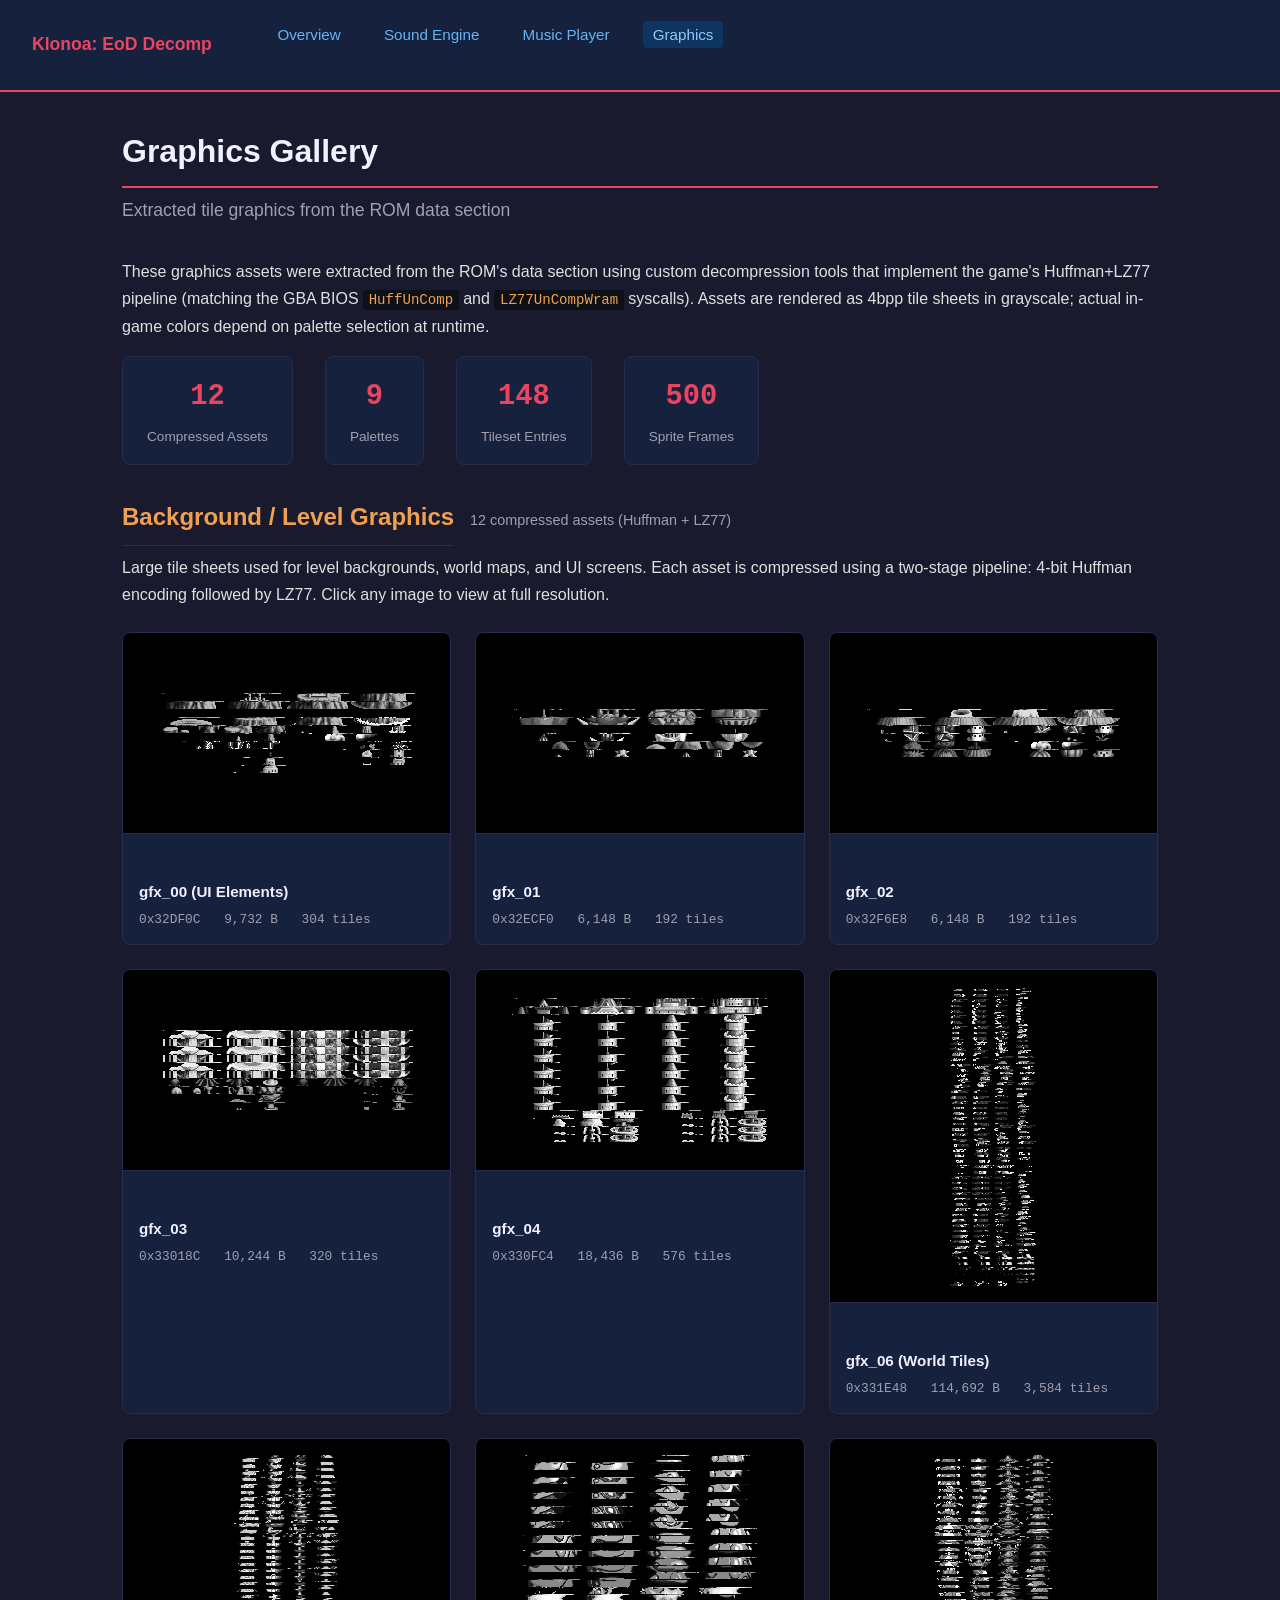
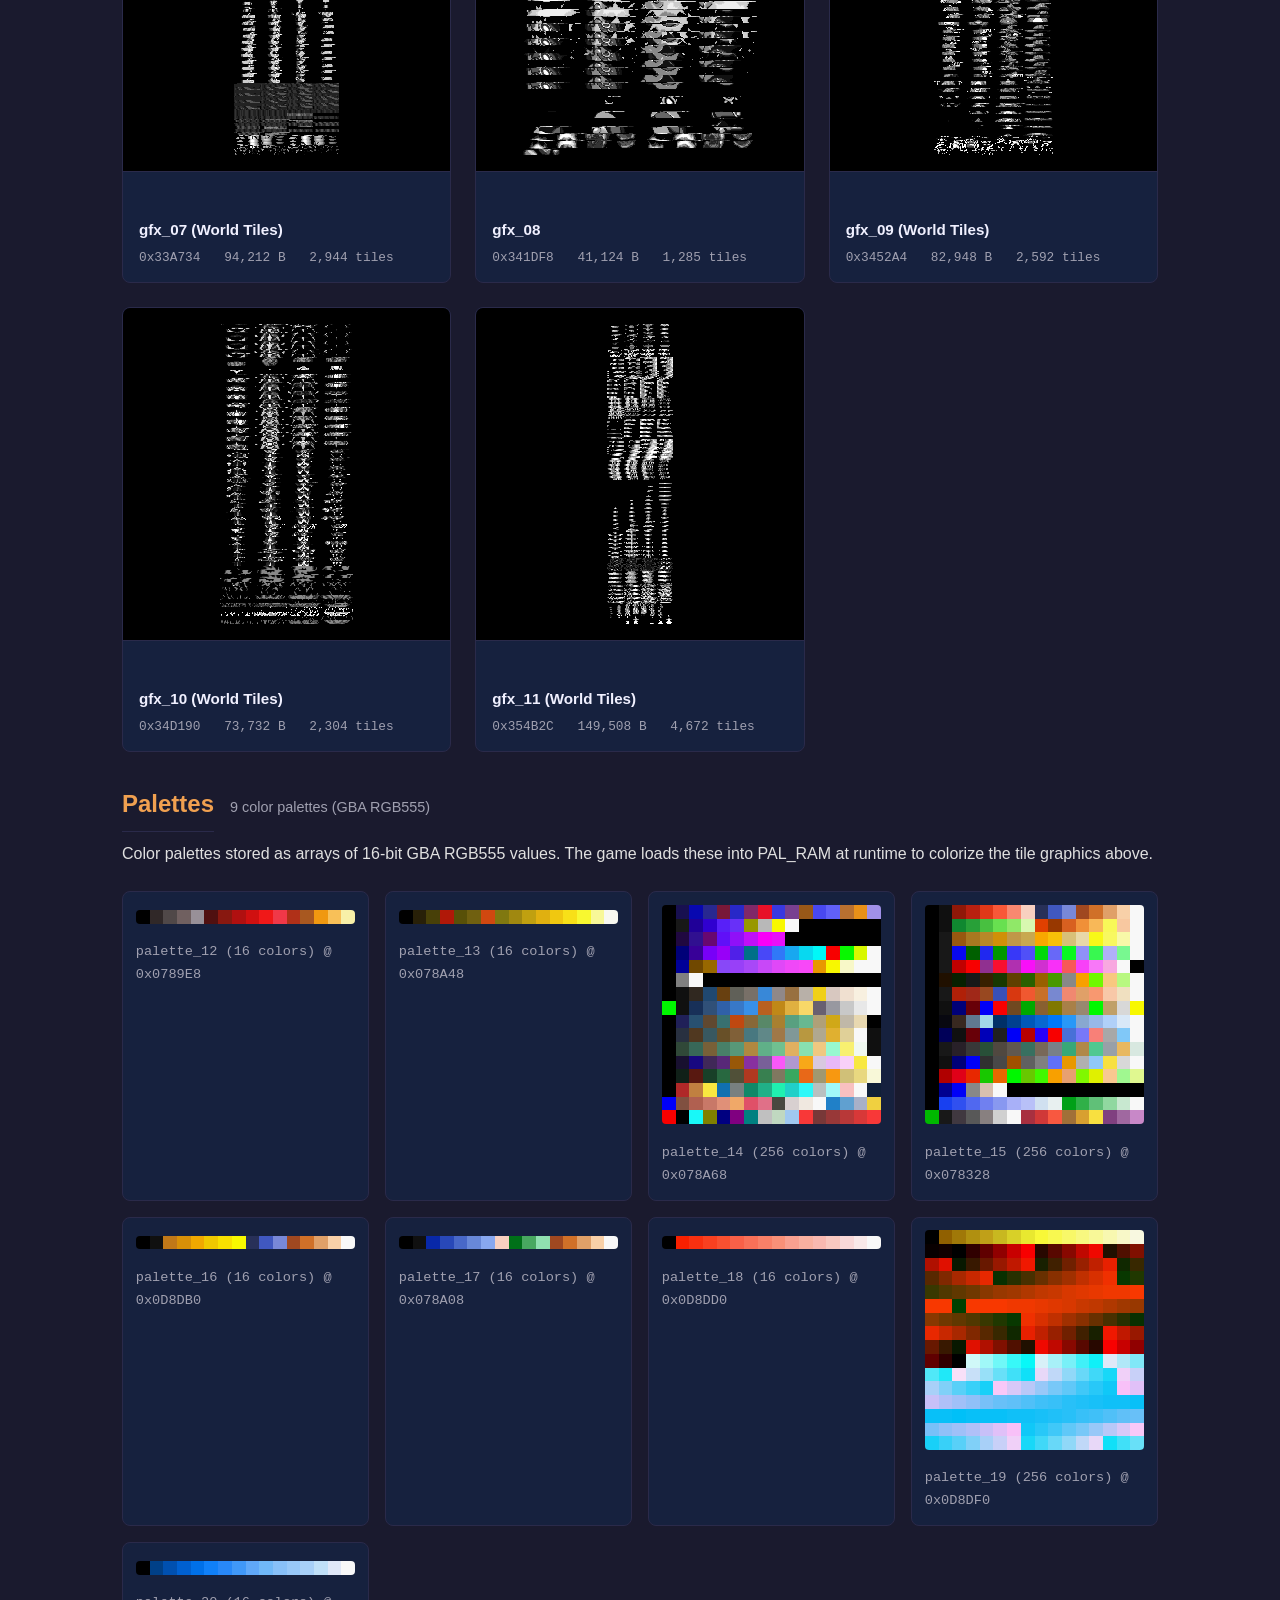
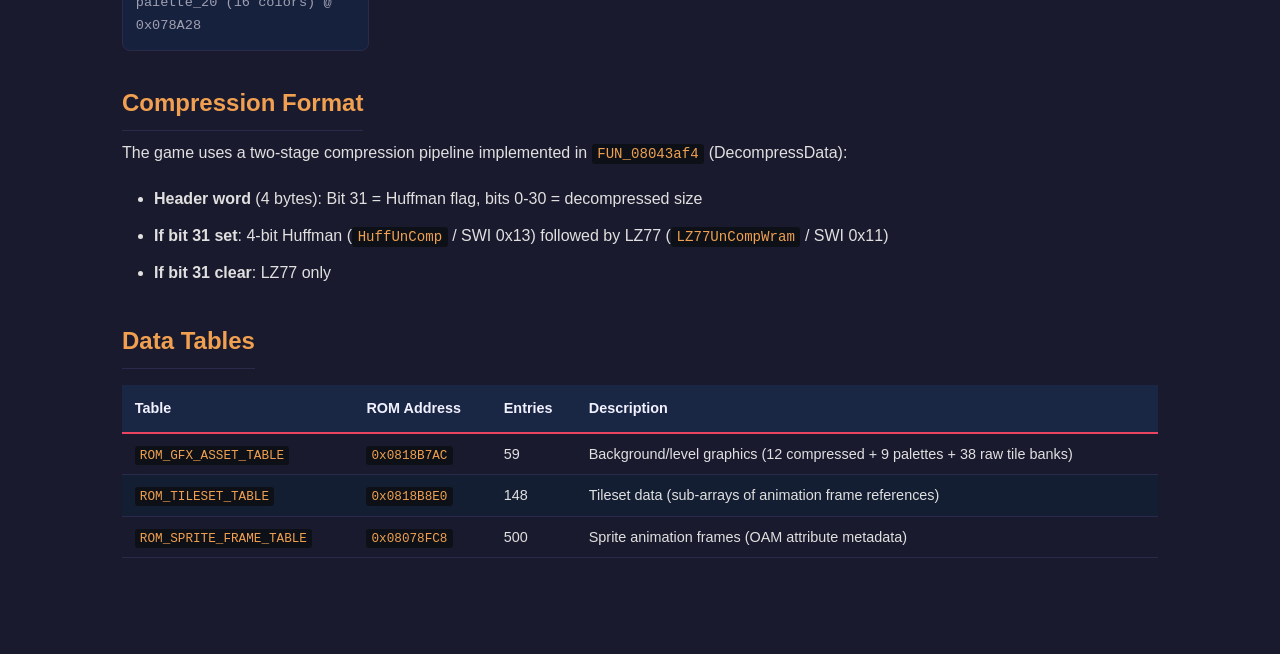
==== gallery.html @ 2dcb132c "Add graphics gallery with extracted tile assets and palettes Extracted 12 compressed background/leve" ====
<!DOCTYPE html>
<html lang="en">
<head>
    <meta charset="UTF-8">
    <meta name="viewport" content="width=device-width, initial-scale=1.0">
    <title>Graphics Gallery — Klonoa: Empire of Dreams Decomp</title>
    <link rel="stylesheet" href="style.css">
    <style>
        .gallery-grid {
            display: grid;
            grid-template-columns: repeat(auto-fill, minmax(280px, 1fr));
            gap: 1.5rem;
            margin: 1.5rem 0;
        }

        .gallery-card {
            background: var(--bg-secondary);
            border: 1px solid var(--border);
            border-radius: 8px;
            overflow: hidden;
            transition: border-color 0.2s;
        }

        .gallery-card:hover {
            border-color: var(--accent);
        }

        .gallery-card .preview {
            background: #000;
            display: flex;
            align-items: center;
            justify-content: center;
            padding: 1rem;
            min-height: 200px;
            cursor: pointer;
        }

        .gallery-card .preview img {
            max-width: 100%;
            max-height: 300px;
            image-rendering: pixelated;
            image-rendering: -moz-crisp-edges;
            image-rendering: crisp-edges;
        }

        .gallery-card .info {
            padding: 0.8rem 1rem;
            border-top: 1px solid var(--border);
        }

        .gallery-card .info h3 {
            font-size: 0.95rem;
            color: var(--text-heading);
            margin-bottom: 0.3rem;
        }

        .gallery-card .info .meta {
            font-size: 0.8rem;
            color: var(--text-secondary);
            font-family: var(--mono);
        }

        .gallery-card .info .meta span {
            display: inline-block;
            margin-right: 1rem;
        }

        .palette-grid {
            display: grid;
            grid-template-columns: repeat(auto-fill, minmax(200px, 1fr));
            gap: 1rem;
            margin: 1.5rem 0;
        }

        .palette-card {
            background: var(--bg-secondary);
            border: 1px solid var(--border);
            border-radius: 8px;
            overflow: hidden;
            padding: 0.8rem;
        }

        .palette-card img {
            width: 100%;
            image-rendering: pixelated;
            image-rendering: crisp-edges;
            border-radius: 4px;
        }

        .palette-card .info {
            margin-top: 0.5rem;
            font-size: 0.85rem;
            color: var(--text-secondary);
            font-family: var(--mono);
        }

        .section-header {
            display: flex;
            align-items: baseline;
            gap: 1rem;
            margin-top: 2rem;
            margin-bottom: 0.5rem;
        }

        .section-header h2 {
            margin: 0;
        }

        .section-header .count {
            color: var(--text-secondary);
            font-size: 0.9rem;
        }

        .stats-row {
            display: flex;
            gap: 2rem;
            flex-wrap: wrap;
            margin: 1rem 0 2rem;
        }

        .stat-box {
            background: var(--bg-secondary);
            border: 1px solid var(--border);
            border-radius: 8px;
            padding: 1rem 1.5rem;
            text-align: center;
        }

        .stat-box .value {
            font-size: 1.8rem;
            font-weight: bold;
            color: var(--accent);
            font-family: var(--mono);
        }

        .stat-box .label {
            font-size: 0.85rem;
            color: var(--text-secondary);
            margin-top: 0.2rem;
        }

        /* Lightbox */
        .lightbox {
            display: none;
            position: fixed;
            top: 0;
            left: 0;
            width: 100%;
            height: 100%;
            background: rgba(0, 0, 0, 0.9);
            z-index: 1000;
            cursor: pointer;
            align-items: center;
            justify-content: center;
        }

        .lightbox.active {
            display: flex;
        }

        .lightbox img {
            max-width: 95%;
            max-height: 95%;
            image-rendering: pixelated;
            image-rendering: crisp-edges;
        }
    </style>
</head>
<body>
    <nav>
        <a href="index.html" class="site-title">Klonoa: EoD Decomp</a>
        <ul class="nav-links">
            <li><a href="index.html">Overview</a></li>
            <li><a href="sound.html">Sound Engine</a></li>
            <li><a href="music.html">Music Player</a></li>
            <li><a href="gallery.html" class="active">Graphics</a></li>
        </ul>
    </nav>

    <div class="container">
        <h1>Graphics Gallery</h1>
        <p class="subtitle">Extracted tile graphics from the ROM data section</p>

        <p>
            These graphics assets were extracted from the ROM's data section using
            custom decompression tools that implement the game's Huffman+LZ77 pipeline
            (matching the GBA BIOS <code>HuffUnComp</code> and <code>LZ77UnCompWram</code>
            syscalls). Assets are rendered as 4bpp tile sheets in grayscale; actual
            in-game colors depend on palette selection at runtime.
        </p>

        <div class="stats-row">
            <div class="stat-box">
                <div class="value">12</div>
                <div class="label">Compressed Assets</div>
            </div>
            <div class="stat-box">
                <div class="value">9</div>
                <div class="label">Palettes</div>
            </div>
            <div class="stat-box">
                <div class="value">148</div>
                <div class="label">Tileset Entries</div>
            </div>
            <div class="stat-box">
                <div class="value">500</div>
                <div class="label">Sprite Frames</div>
            </div>
        </div>

        <div class="section-header">
            <h2>Background / Level Graphics</h2>
            <span class="count">12 compressed assets (Huffman + LZ77)</span>
        </div>
        <p>
            Large tile sheets used for level backgrounds, world maps, and UI screens.
            Each asset is compressed using a two-stage pipeline: 4-bit Huffman encoding
            followed by LZ77. Click any image to view at full resolution.
        </p>

        <div class="gallery-grid">
            <div class="gallery-card">
                <div class="preview" onclick="openLightbox('gallery/backgrounds/gfx_00.png')">
                    <img src="gallery/backgrounds/gfx_00.png" alt="GFX Asset 0" loading="lazy">
                </div>
                <div class="info">
                    <h3>gfx_00 (UI Elements)</h3>
                    <div class="meta">
                        <span>0x32DF0C</span>
                        <span>9,732 B</span>
                        <span>304 tiles</span>
                    </div>
                </div>
            </div>
            <div class="gallery-card">
                <div class="preview" onclick="openLightbox('gallery/backgrounds/gfx_01.png')">
                    <img src="gallery/backgrounds/gfx_01.png" alt="GFX Asset 1" loading="lazy">
                </div>
                <div class="info">
                    <h3>gfx_01</h3>
                    <div class="meta">
                        <span>0x32ECF0</span>
                        <span>6,148 B</span>
                        <span>192 tiles</span>
                    </div>
                </div>
            </div>
            <div class="gallery-card">
                <div class="preview" onclick="openLightbox('gallery/backgrounds/gfx_02.png')">
                    <img src="gallery/backgrounds/gfx_02.png" alt="GFX Asset 2" loading="lazy">
                </div>
                <div class="info">
                    <h3>gfx_02</h3>
                    <div class="meta">
                        <span>0x32F6E8</span>
                        <span>6,148 B</span>
                        <span>192 tiles</span>
                    </div>
                </div>
            </div>
            <div class="gallery-card">
                <div class="preview" onclick="openLightbox('gallery/backgrounds/gfx_03.png')">
                    <img src="gallery/backgrounds/gfx_03.png" alt="GFX Asset 3" loading="lazy">
                </div>
                <div class="info">
                    <h3>gfx_03</h3>
                    <div class="meta">
                        <span>0x33018C</span>
                        <span>10,244 B</span>
                        <span>320 tiles</span>
                    </div>
                </div>
            </div>
            <div class="gallery-card">
                <div class="preview" onclick="openLightbox('gallery/backgrounds/gfx_04.png')">
                    <img src="gallery/backgrounds/gfx_04.png" alt="GFX Asset 4" loading="lazy">
                </div>
                <div class="info">
                    <h3>gfx_04</h3>
                    <div class="meta">
                        <span>0x330FC4</span>
                        <span>18,436 B</span>
                        <span>576 tiles</span>
                    </div>
                </div>
            </div>
            <div class="gallery-card">
                <div class="preview" onclick="openLightbox('gallery/backgrounds/gfx_06.png')">
                    <img src="gallery/backgrounds/gfx_06.png" alt="GFX Asset 6" loading="lazy">
                </div>
                <div class="info">
                    <h3>gfx_06 (World Tiles)</h3>
                    <div class="meta">
                        <span>0x331E48</span>
                        <span>114,692 B</span>
                        <span>3,584 tiles</span>
                    </div>
                </div>
            </div>
            <div class="gallery-card">
                <div class="preview" onclick="openLightbox('gallery/backgrounds/gfx_07.png')">
                    <img src="gallery/backgrounds/gfx_07.png" alt="GFX Asset 7" loading="lazy">
                </div>
                <div class="info">
                    <h3>gfx_07 (World Tiles)</h3>
                    <div class="meta">
                        <span>0x33A734</span>
                        <span>94,212 B</span>
                        <span>2,944 tiles</span>
                    </div>
                </div>
            </div>
            <div class="gallery-card">
                <div class="preview" onclick="openLightbox('gallery/backgrounds/gfx_08.png')">
                    <img src="gallery/backgrounds/gfx_08.png" alt="GFX Asset 8" loading="lazy">
                </div>
                <div class="info">
                    <h3>gfx_08</h3>
                    <div class="meta">
                        <span>0x341DF8</span>
                        <span>41,124 B</span>
                        <span>1,285 tiles</span>
                    </div>
                </div>
            </div>
            <div class="gallery-card">
                <div class="preview" onclick="openLightbox('gallery/backgrounds/gfx_09.png')">
                    <img src="gallery/backgrounds/gfx_09.png" alt="GFX Asset 9" loading="lazy">
                </div>
                <div class="info">
                    <h3>gfx_09 (World Tiles)</h3>
                    <div class="meta">
                        <span>0x3452A4</span>
                        <span>82,948 B</span>
                        <span>2,592 tiles</span>
                    </div>
                </div>
            </div>
            <div class="gallery-card">
                <div class="preview" onclick="openLightbox('gallery/backgrounds/gfx_10.png')">
                    <img src="gallery/backgrounds/gfx_10.png" alt="GFX Asset 10" loading="lazy">
                </div>
                <div class="info">
                    <h3>gfx_10 (World Tiles)</h3>
                    <div class="meta">
                        <span>0x34D190</span>
                        <span>73,732 B</span>
                        <span>2,304 tiles</span>
                    </div>
                </div>
            </div>
            <div class="gallery-card">
                <div class="preview" onclick="openLightbox('gallery/backgrounds/gfx_11.png')">
                    <img src="gallery/backgrounds/gfx_11.png" alt="GFX Asset 11" loading="lazy">
                </div>
                <div class="info">
                    <h3>gfx_11 (World Tiles)</h3>
                    <div class="meta">
                        <span>0x354B2C</span>
                        <span>149,508 B</span>
                        <span>4,672 tiles</span>
                    </div>
                </div>
            </div>
        </div>

        <div class="section-header">
            <h2>Palettes</h2>
            <span class="count">9 color palettes (GBA RGB555)</span>
        </div>
        <p>
            Color palettes stored as arrays of 16-bit GBA RGB555 values. The game
            loads these into PAL_RAM at runtime to colorize the tile graphics above.
        </p>

        <div class="palette-grid">
            <div class="palette-card">
                <img src="gallery/palettes/palette_12.png" alt="Palette 12">
                <div class="info">palette_12 (16 colors) @ 0x0789E8</div>
            </div>
            <div class="palette-card">
                <img src="gallery/palettes/palette_13.png" alt="Palette 13">
                <div class="info">palette_13 (16 colors) @ 0x078A48</div>
            </div>
            <div class="palette-card">
                <img src="gallery/palettes/palette_14.png" alt="Palette 14">
                <div class="info">palette_14 (256 colors) @ 0x078A68</div>
            </div>
            <div class="palette-card">
                <img src="gallery/palettes/palette_15.png" alt="Palette 15">
                <div class="info">palette_15 (256 colors) @ 0x078328</div>
            </div>
            <div class="palette-card">
                <img src="gallery/palettes/palette_16.png" alt="Palette 16">
                <div class="info">palette_16 (16 colors) @ 0x0D8DB0</div>
            </div>
            <div class="palette-card">
                <img src="gallery/palettes/palette_17.png" alt="Palette 17">
                <div class="info">palette_17 (16 colors) @ 0x078A08</div>
            </div>
            <div class="palette-card">
                <img src="gallery/palettes/palette_18.png" alt="Palette 18">
                <div class="info">palette_18 (16 colors) @ 0x0D8DD0</div>
            </div>
            <div class="palette-card">
                <img src="gallery/palettes/palette_19.png" alt="Palette 19">
                <div class="info">palette_19 (256 colors) @ 0x0D8DF0</div>
            </div>
            <div class="palette-card">
                <img src="gallery/palettes/palette_20.png" alt="Palette 20">
                <div class="info">palette_20 (16 colors) @ 0x078A28</div>
            </div>
        </div>

        <div class="section-header">
            <h2>Compression Format</h2>
        </div>
        <p>
            The game uses a two-stage compression pipeline implemented in
            <code>FUN_08043af4</code> (DecompressData):
        </p>
        <ul style="margin: 1rem 0 1rem 2rem; line-height: 2;">
            <li>
                <strong>Header word</strong> (4 bytes): Bit 31 = Huffman flag,
                bits 0-30 = decompressed size
            </li>
            <li>
                <strong>If bit 31 set</strong>: 4-bit Huffman
                (<code>HuffUnComp</code> / SWI 0x13) followed by LZ77
                (<code>LZ77UnCompWram</code> / SWI 0x11)
            </li>
            <li>
                <strong>If bit 31 clear</strong>: LZ77 only
            </li>
        </ul>

        <div class="section-header">
            <h2>Data Tables</h2>
        </div>
        <table>
            <thead>
                <tr>
                    <th>Table</th>
                    <th>ROM Address</th>
                    <th>Entries</th>
                    <th>Description</th>
                </tr>
            </thead>
            <tbody>
                <tr>
                    <td><code>ROM_GFX_ASSET_TABLE</code></td>
                    <td><code>0x0818B7AC</code></td>
                    <td>59</td>
                    <td>Background/level graphics (12 compressed + 9 palettes + 38 raw tile banks)</td>
                </tr>
                <tr>
                    <td><code>ROM_TILESET_TABLE</code></td>
                    <td><code>0x0818B8E0</code></td>
                    <td>148</td>
                    <td>Tileset data (sub-arrays of animation frame references)</td>
                </tr>
                <tr>
                    <td><code>ROM_SPRITE_FRAME_TABLE</code></td>
                    <td><code>0x08078FC8</code></td>
                    <td>500</td>
                    <td>Sprite animation frames (OAM attribute metadata)</td>
                </tr>
            </tbody>
        </table>
    </div>

    <div class="lightbox" id="lightbox" onclick="closeLightbox()">
        <img id="lightbox-img" src="" alt="Full size preview">
    </div>

    <script>
        function openLightbox(src) {
            document.getElementById('lightbox-img').src = src;
            document.getElementById('lightbox').classList.add('active');
        }
        function closeLightbox() {
            document.getElementById('lightbox').classList.remove('active');
        }
        document.addEventListener('keydown', function(e) {
            if (e.key === 'Escape') closeLightbox();
        });
    </script>
</body>
</html>
---- style.css ----
/* Klonoa: Empire of Dreams — Decompilation Research Site */

:root {
    --bg-primary: #1a1a2e;
    --bg-secondary: #16213e;
    --bg-tertiary: #0f3460;
    --bg-code: #0d1117;
    --text-primary: #e0e0e0;
    --text-secondary: #a0a0b0;
    --text-heading: #f0f0ff;
    --accent: #e94560;
    --accent-secondary: #f0a050;
    --link: #64b5f6;
    --link-hover: #90caf9;
    --border: #2a2a4a;
    --table-header: #1a2744;
    --table-row-alt: #141e33;
    --mono: "Fira Mono", "Cascadia Code", "Consolas", "Liberation Mono", monospace;
    --sans: "Segoe UI", "Helvetica Neue", Arial, sans-serif;
}

* {
    margin: 0;
    padding: 0;
    box-sizing: border-box;
}

html {
    scroll-behavior: smooth;
}

body {
    font-family: var(--sans);
    background: var(--bg-primary);
    color: var(--text-primary);
    line-height: 1.7;
    min-height: 100vh;
}

/* Navigation */
nav {
    background: var(--bg-secondary);
    border-bottom: 2px solid var(--accent);
    padding: 0.8rem 2rem;
    position: sticky;
    top: 0;
    z-index: 100;
    display: flex;
    align-items: center;
    gap: 2rem;
    flex-wrap: wrap;
}

nav .site-title {
    font-size: 1.1rem;
    font-weight: 700;
    color: var(--accent);
    text-decoration: none;
    white-space: nowrap;
}

nav .nav-links {
    display: flex;
    gap: 1.5rem;
    list-style: none;
    flex-wrap: wrap;
}

nav .nav-links a {
    color: var(--link);
    text-decoration: none;
    font-size: 0.95rem;
    padding: 0.3rem 0.6rem;
    border-radius: 4px;
    transition: background 0.2s, color 0.2s;
}

nav .nav-links a:hover,
nav .nav-links a.active {
    background: var(--bg-tertiary);
    color: var(--link-hover);
}

/* Main content */
.container {
    max-width: 1100px;
    margin: 0 auto;
    padding: 2rem 2rem 4rem;
}

h1 {
    font-size: 2rem;
    color: var(--text-heading);
    margin-bottom: 0.5rem;
    border-bottom: 2px solid var(--accent);
    padding-bottom: 0.5rem;
}

h2 {
    font-size: 1.5rem;
    color: var(--accent-secondary);
    margin-top: 2.5rem;
    margin-bottom: 1rem;
    border-bottom: 1px solid var(--border);
    padding-bottom: 0.4rem;
}

h3 {
    font-size: 1.2rem;
    color: var(--text-heading);
    margin-top: 2rem;
    margin-bottom: 0.75rem;
}

p {
    margin-bottom: 1rem;
    color: var(--text-primary);
}

.subtitle {
    font-size: 1.1rem;
    color: var(--text-secondary);
    margin-bottom: 2rem;
}

a {
    color: var(--link);
    text-decoration: none;
}

a:hover {
    color: var(--link-hover);
    text-decoration: underline;
}

/* Progress bar */
.progress-container {
    margin: 1.5rem 0 2rem;
}

.progress-bar-bg {
    background: var(--bg-code);
    border-radius: 8px;
    height: 28px;
    overflow: hidden;
    border: 1px solid var(--border);
}

.progress-bar-fill {
    background: linear-gradient(90deg, var(--accent), var(--accent-secondary));
    height: 100%;
    border-radius: 8px 0 0 8px;
    display: flex;
    align-items: center;
    padding-left: 10px;
    font-size: 0.85rem;
    font-weight: 600;
    color: #fff;
    min-width: 60px;
}

.progress-label {
    margin-top: 0.4rem;
    font-size: 0.9rem;
    color: var(--text-secondary);
}

/* Stats grid */
.stats-grid {
    display: grid;
    grid-template-columns: repeat(auto-fit, minmax(200px, 1fr));
    gap: 1rem;
    margin: 1.5rem 0 2rem;
}

.stat-card {
    background: var(--bg-secondary);
    border: 1px solid var(--border);
    border-radius: 8px;
    padding: 1.2rem;
    text-align: center;
}

.stat-card .stat-value {
    font-size: 2rem;
    font-weight: 700;
    color: var(--accent);
    font-family: var(--mono);
}

.stat-card .stat-label {
    font-size: 0.85rem;
    color: var(--text-secondary);
    margin-top: 0.3rem;
}

/* Tables */
table {
    width: 100%;
    border-collapse: collapse;
    margin: 1rem 0 2rem;
    font-size: 0.9rem;
    overflow-x: auto;
    display: block;
}

@media (min-width: 800px) {
    table {
        display: table;
    }
}

thead th {
    background: var(--table-header);
    color: var(--text-heading);
    padding: 0.7rem 0.8rem;
    text-align: left;
    font-weight: 600;
    border-bottom: 2px solid var(--accent);
    white-space: nowrap;
}

tbody td {
    padding: 0.5rem 0.8rem;
    border-bottom: 1px solid var(--border);
}

tbody tr:nth-child(even) {
    background: var(--table-row-alt);
}

tbody tr:hover {
    background: var(--bg-tertiary);
}

/* Monospace cells for addresses, hex values */
.mono {
    font-family: var(--mono);
    font-size: 0.85rem;
    color: var(--accent-secondary);
}

td.mono {
    font-family: var(--mono);
    font-size: 0.85rem;
    color: var(--accent-secondary);
}

/* Code blocks */
pre {
    background: var(--bg-code);
    border: 1px solid var(--border);
    border-radius: 6px;
    padding: 1rem 1.2rem;
    overflow-x: auto;
    margin: 1rem 0 1.5rem;
    font-family: var(--mono);
    font-size: 0.85rem;
    line-height: 1.6;
    color: var(--text-primary);
}

code {
    font-family: var(--mono);
    font-size: 0.88em;
    background: var(--bg-code);
    padding: 0.15em 0.4em;
    border-radius: 3px;
    color: var(--accent-secondary);
}

pre code {
    background: none;
    padding: 0;
    color: inherit;
}

/* Syntax colors in code blocks */
.kw { color: #c792ea; }
.ty { color: #82aaff; }
.nu { color: #f78c6c; }
.cm { color: #546e7a; }
.st { color: #c3e88d; }
.fn { color: #ffcb6b; }

/* Section cards */
.card-grid {
    display: grid;
    grid-template-columns: repeat(auto-fit, minmax(280px, 1fr));
    gap: 1.2rem;
    margin: 1.5rem 0;
}

.card {
    background: var(--bg-secondary);
    border: 1px solid var(--border);
    border-radius: 8px;
    padding: 1.5rem;
    transition: border-color 0.2s, transform 0.1s;
}

.card:hover {
    border-color: var(--accent);
    transform: translateY(-2px);
}

.card h3 {
    margin-top: 0;
    color: var(--accent);
}

.card p {
    color: var(--text-secondary);
    font-size: 0.9rem;
}

/* Lists */
ul, ol {
    margin: 0.5rem 0 1.5rem 1.5rem;
}

li {
    margin-bottom: 0.3rem;
}

/* Footer */
footer {
    text-align: center;
    padding: 2rem;
    color: var(--text-secondary);
    font-size: 0.85rem;
    border-top: 1px solid var(--border);
    margin-top: 3rem;
}

/* Responsive */
@media (max-width: 600px) {
    nav {
        padding: 0.6rem 1rem;
        gap: 0.8rem;
    }

    .container {
        padding: 1.2rem 1rem 3rem;
    }

    h1 { font-size: 1.5rem; }
    h2 { font-size: 1.25rem; }

    .stats-grid {
        grid-template-columns: repeat(2, 1fr);
    }

    .stat-card .stat-value {
        font-size: 1.5rem;
    }
}
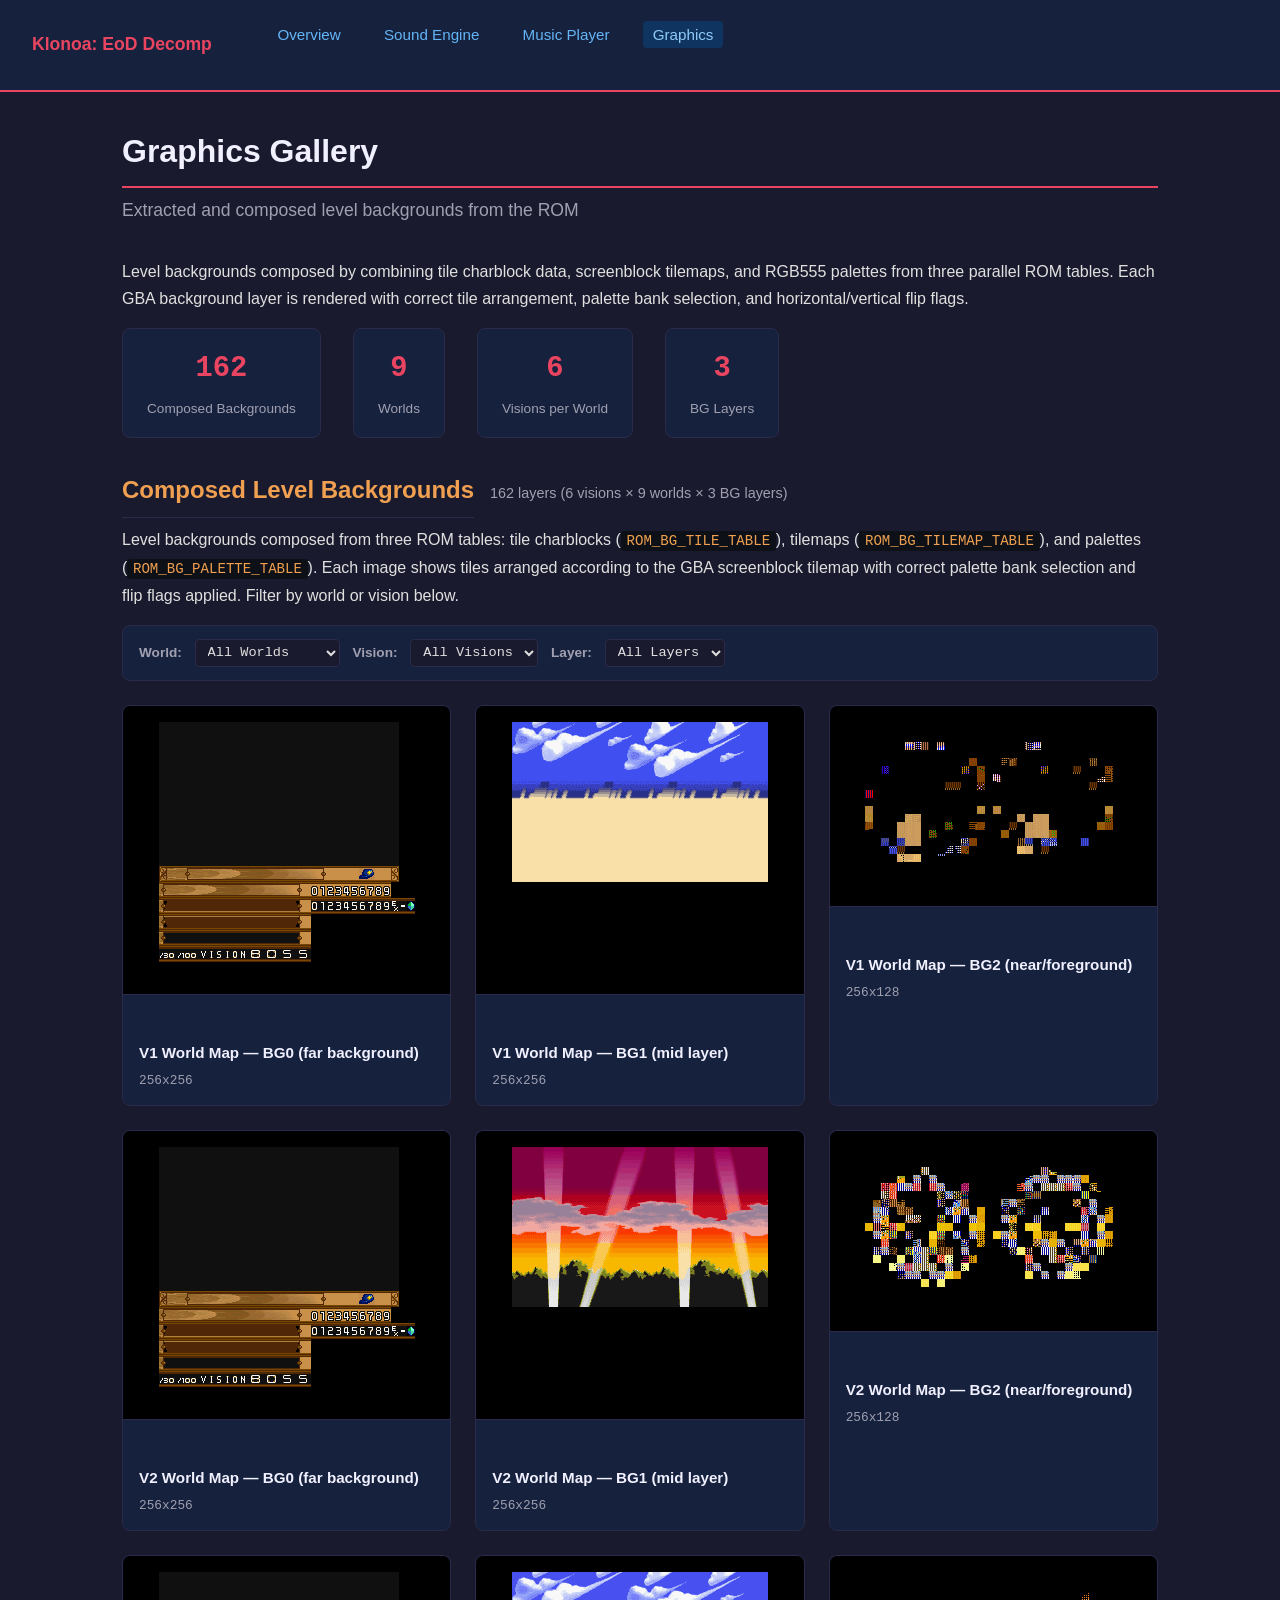
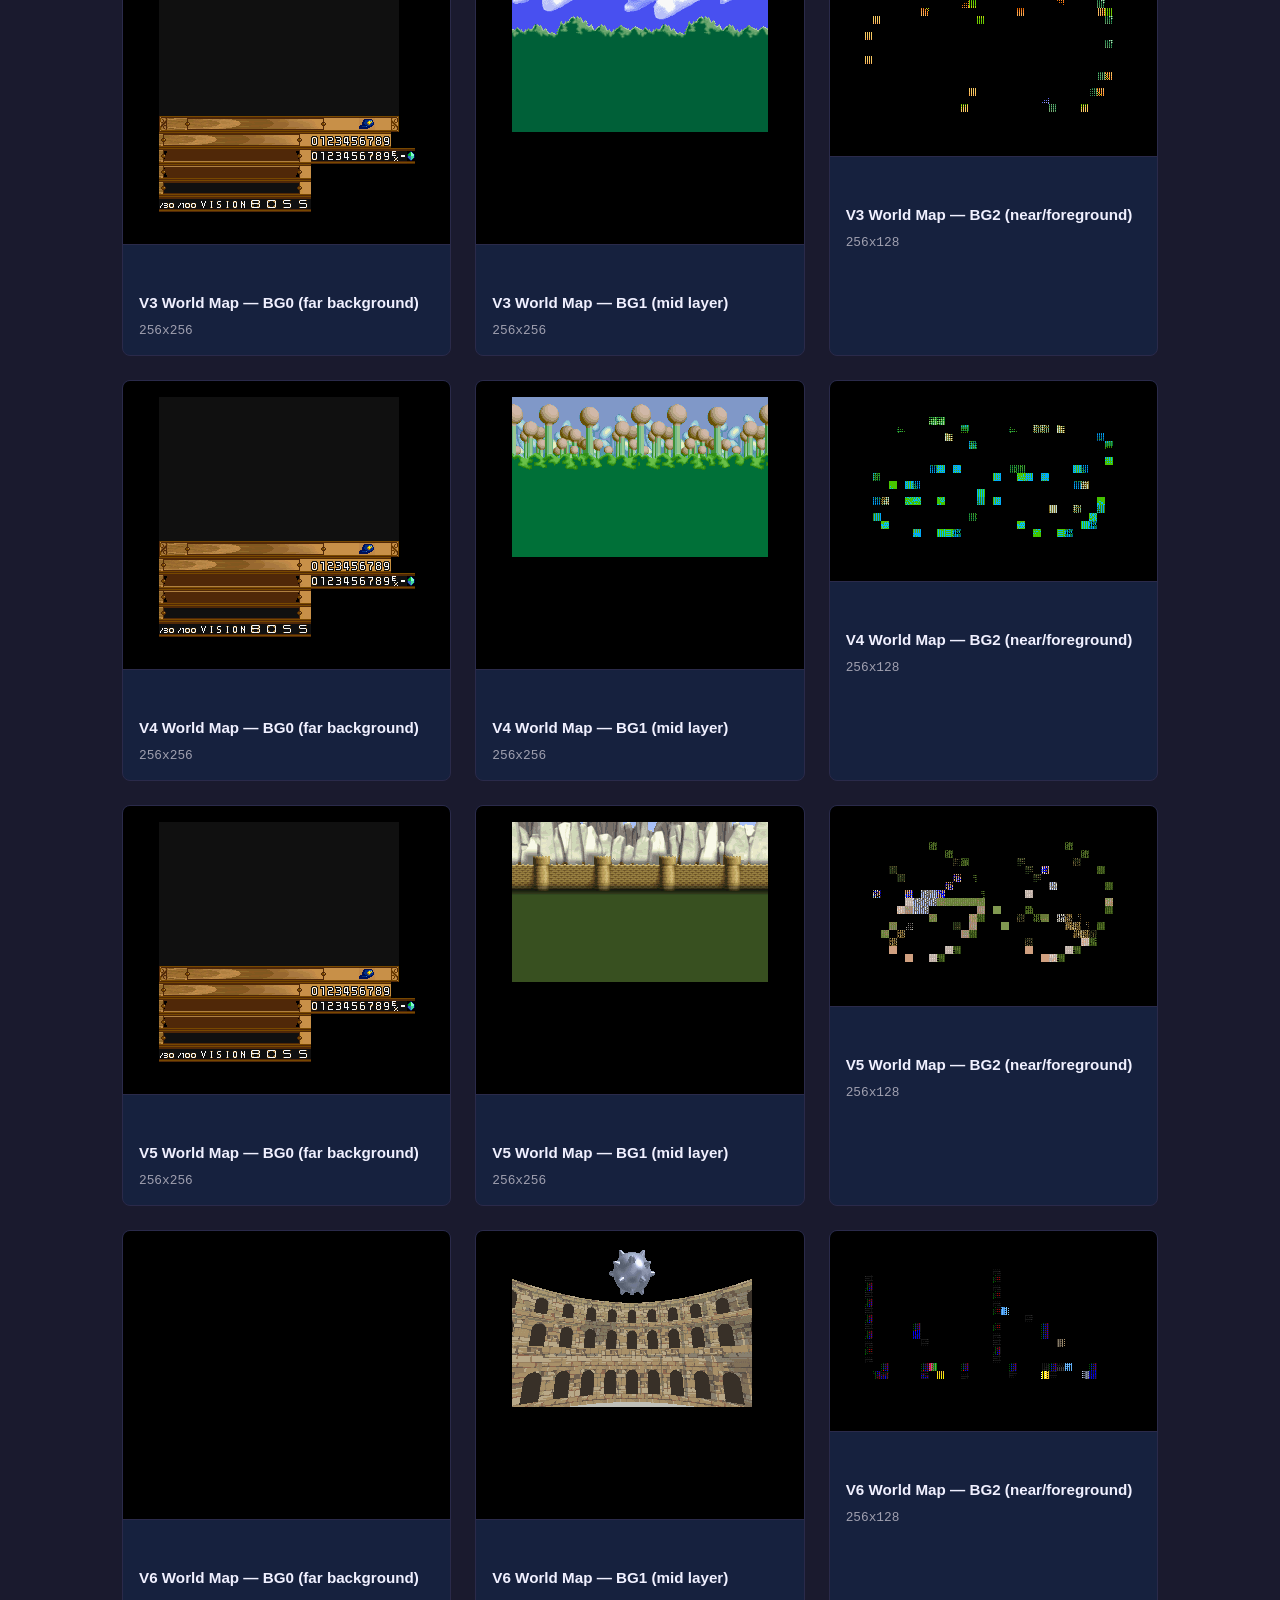
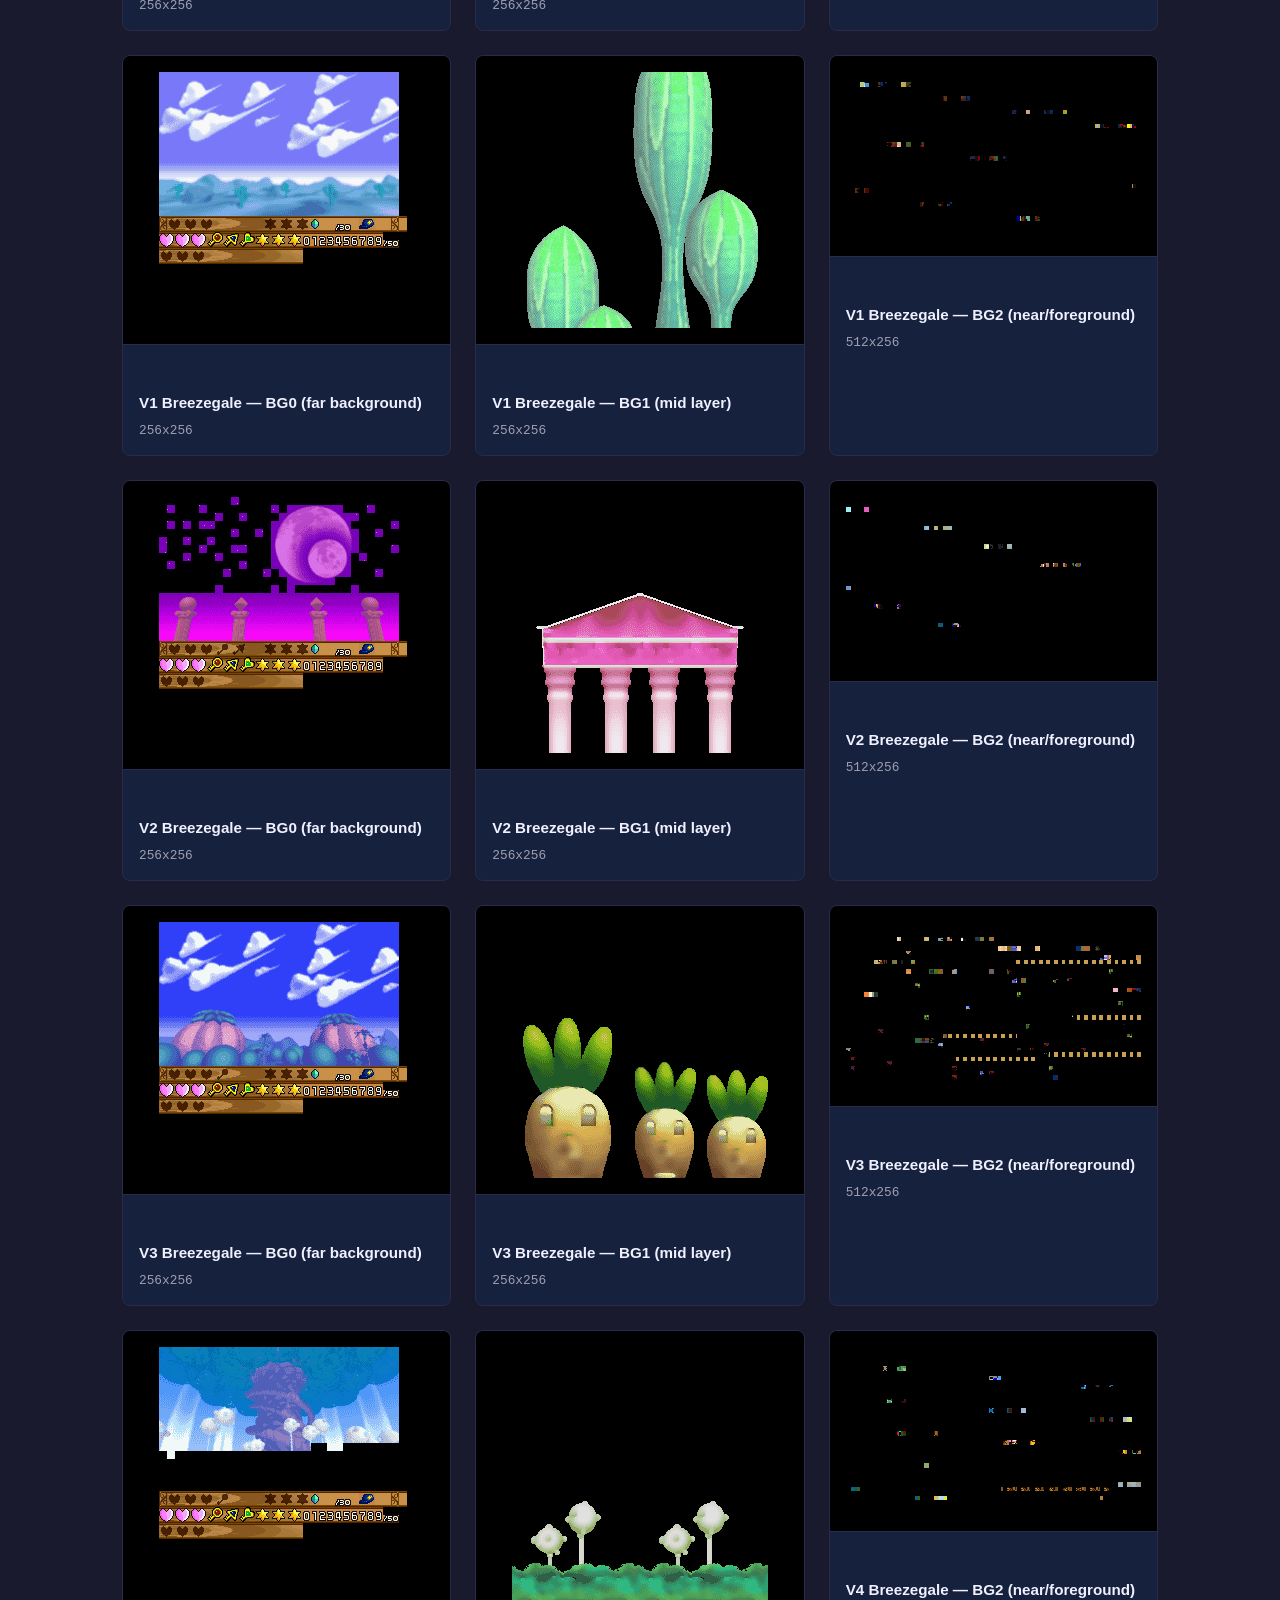
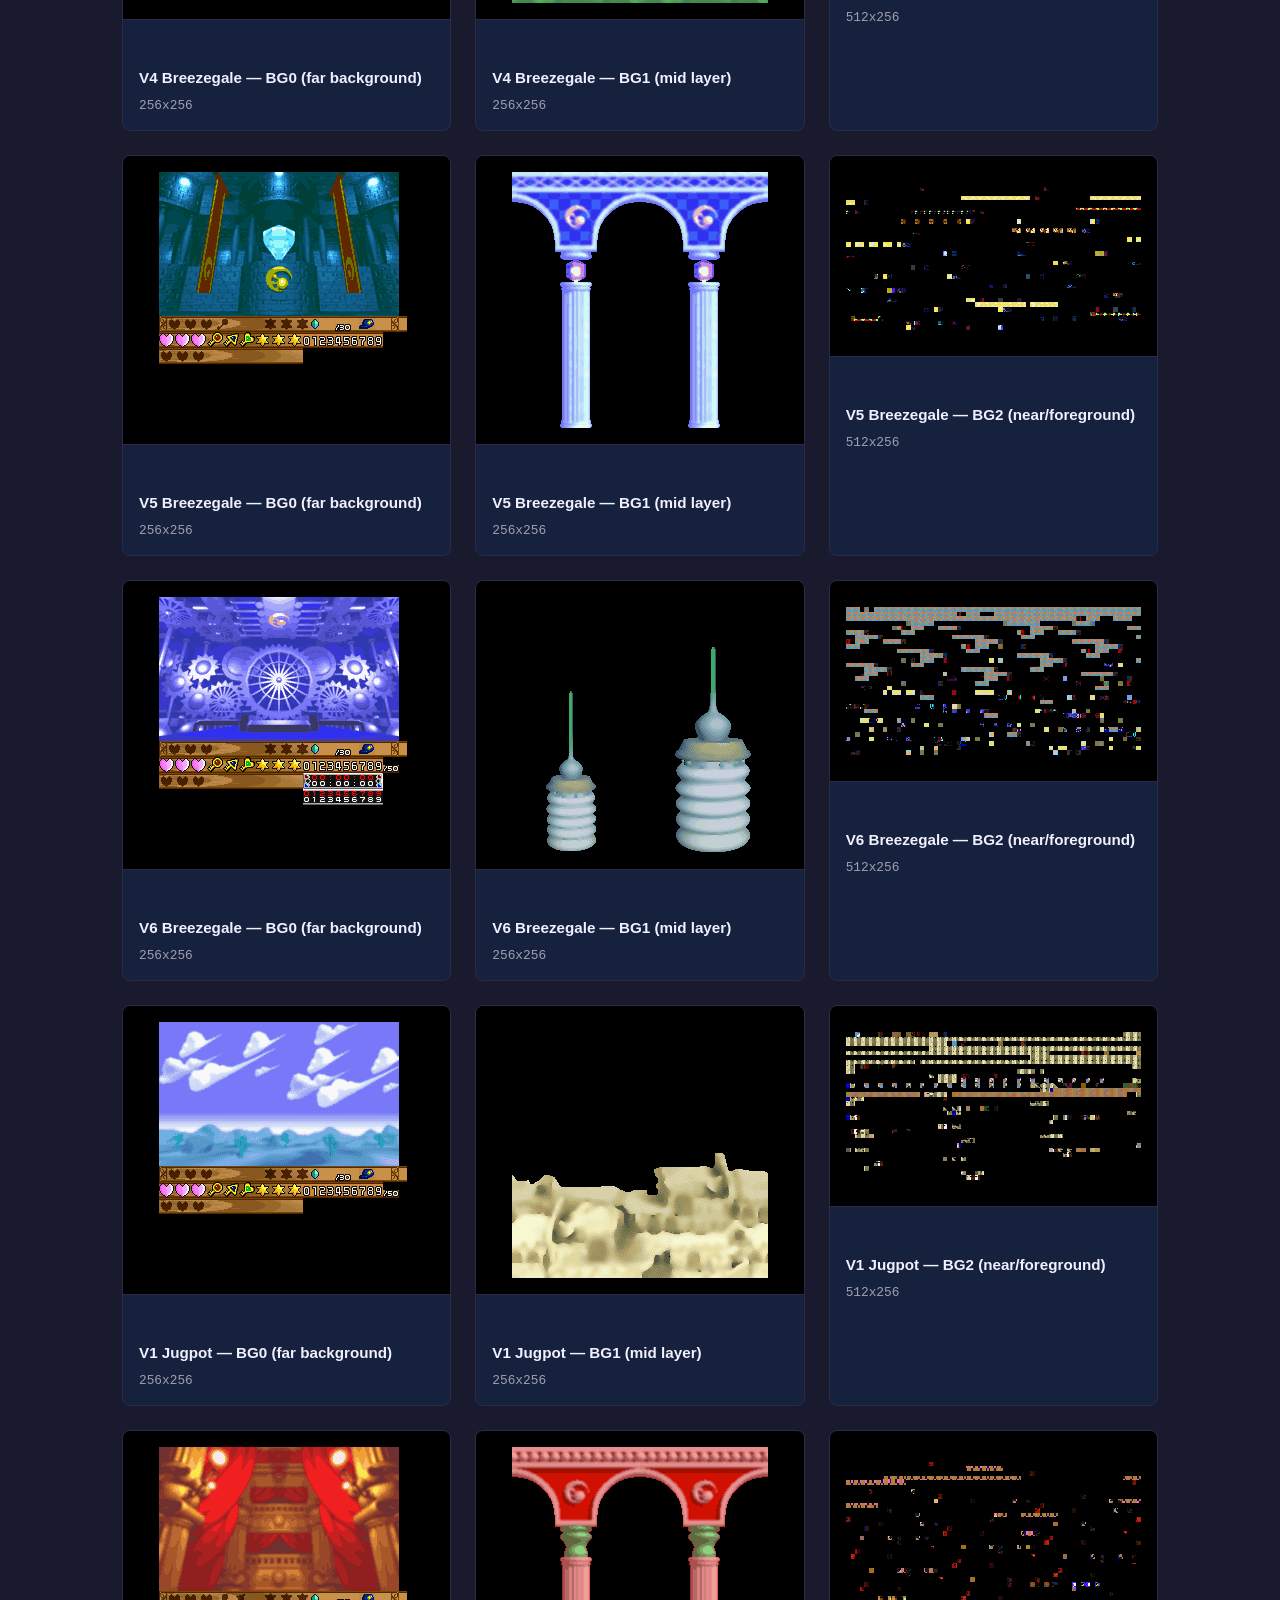
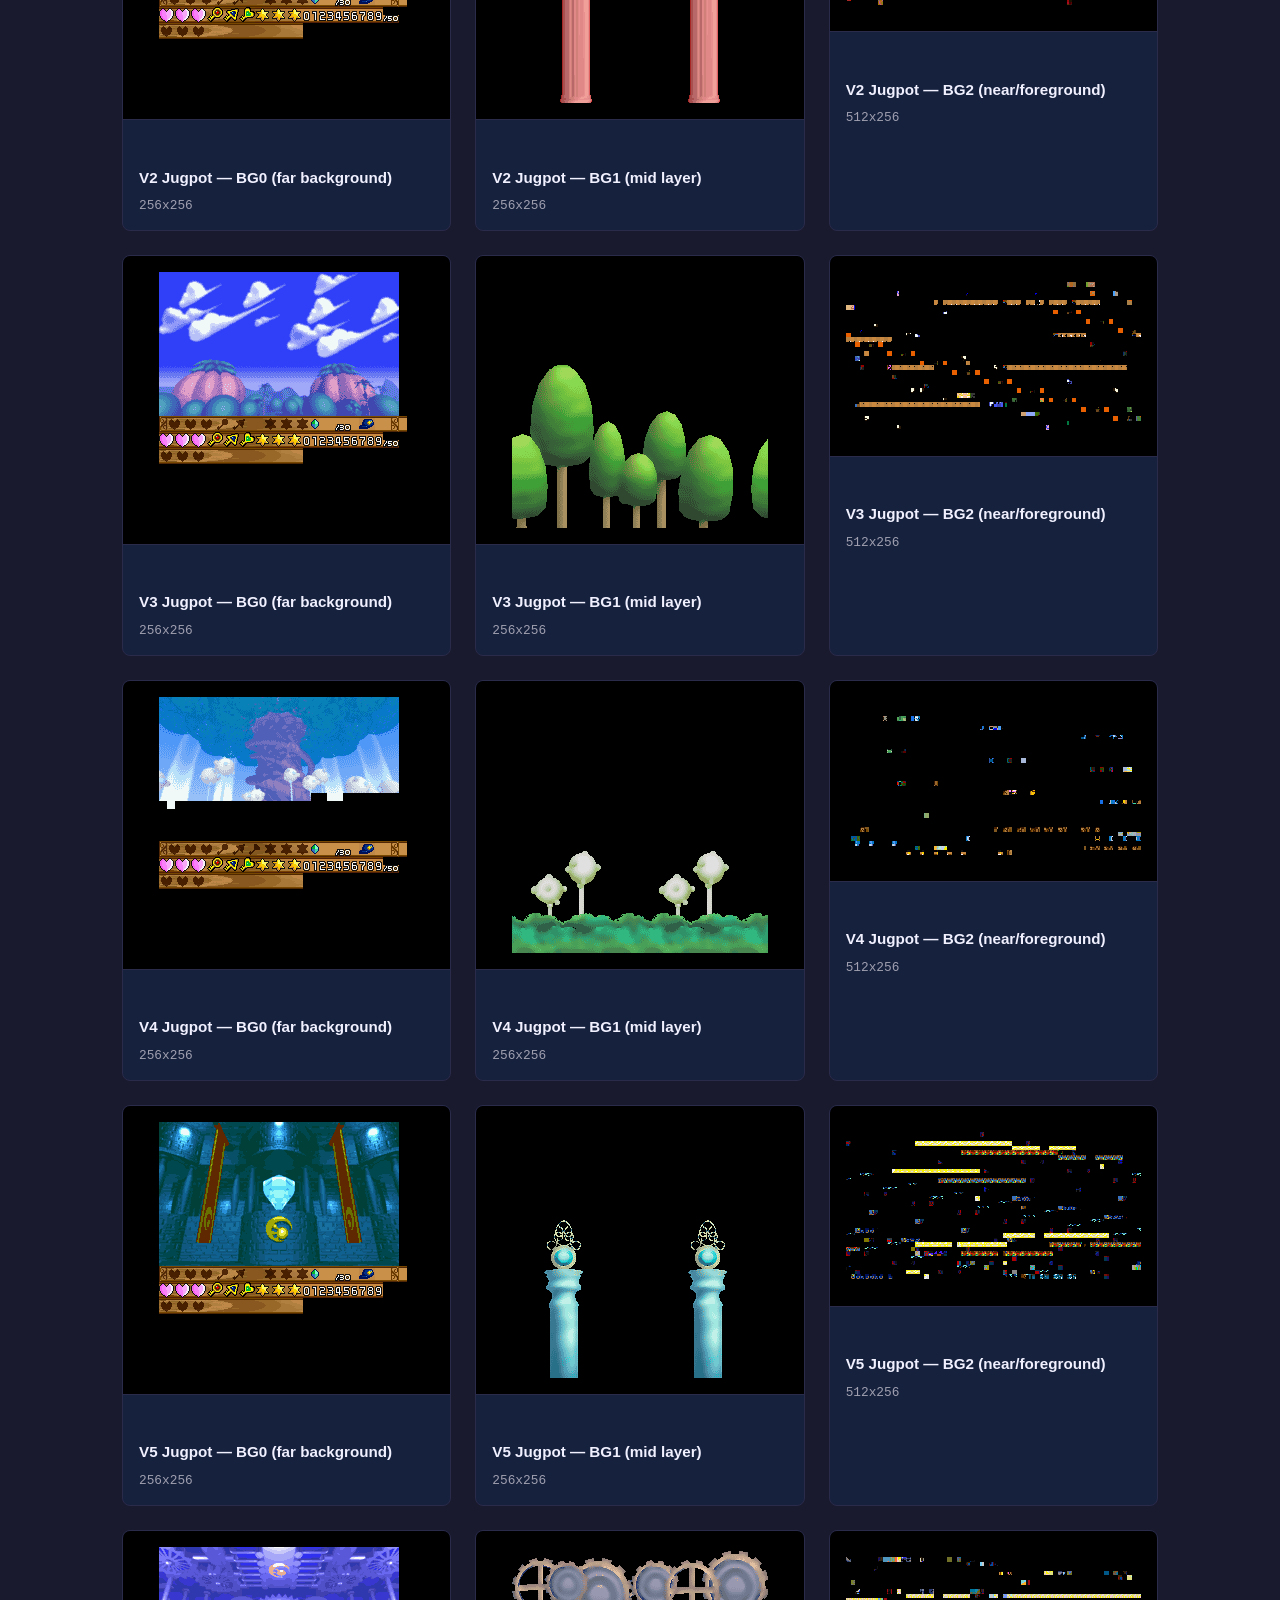
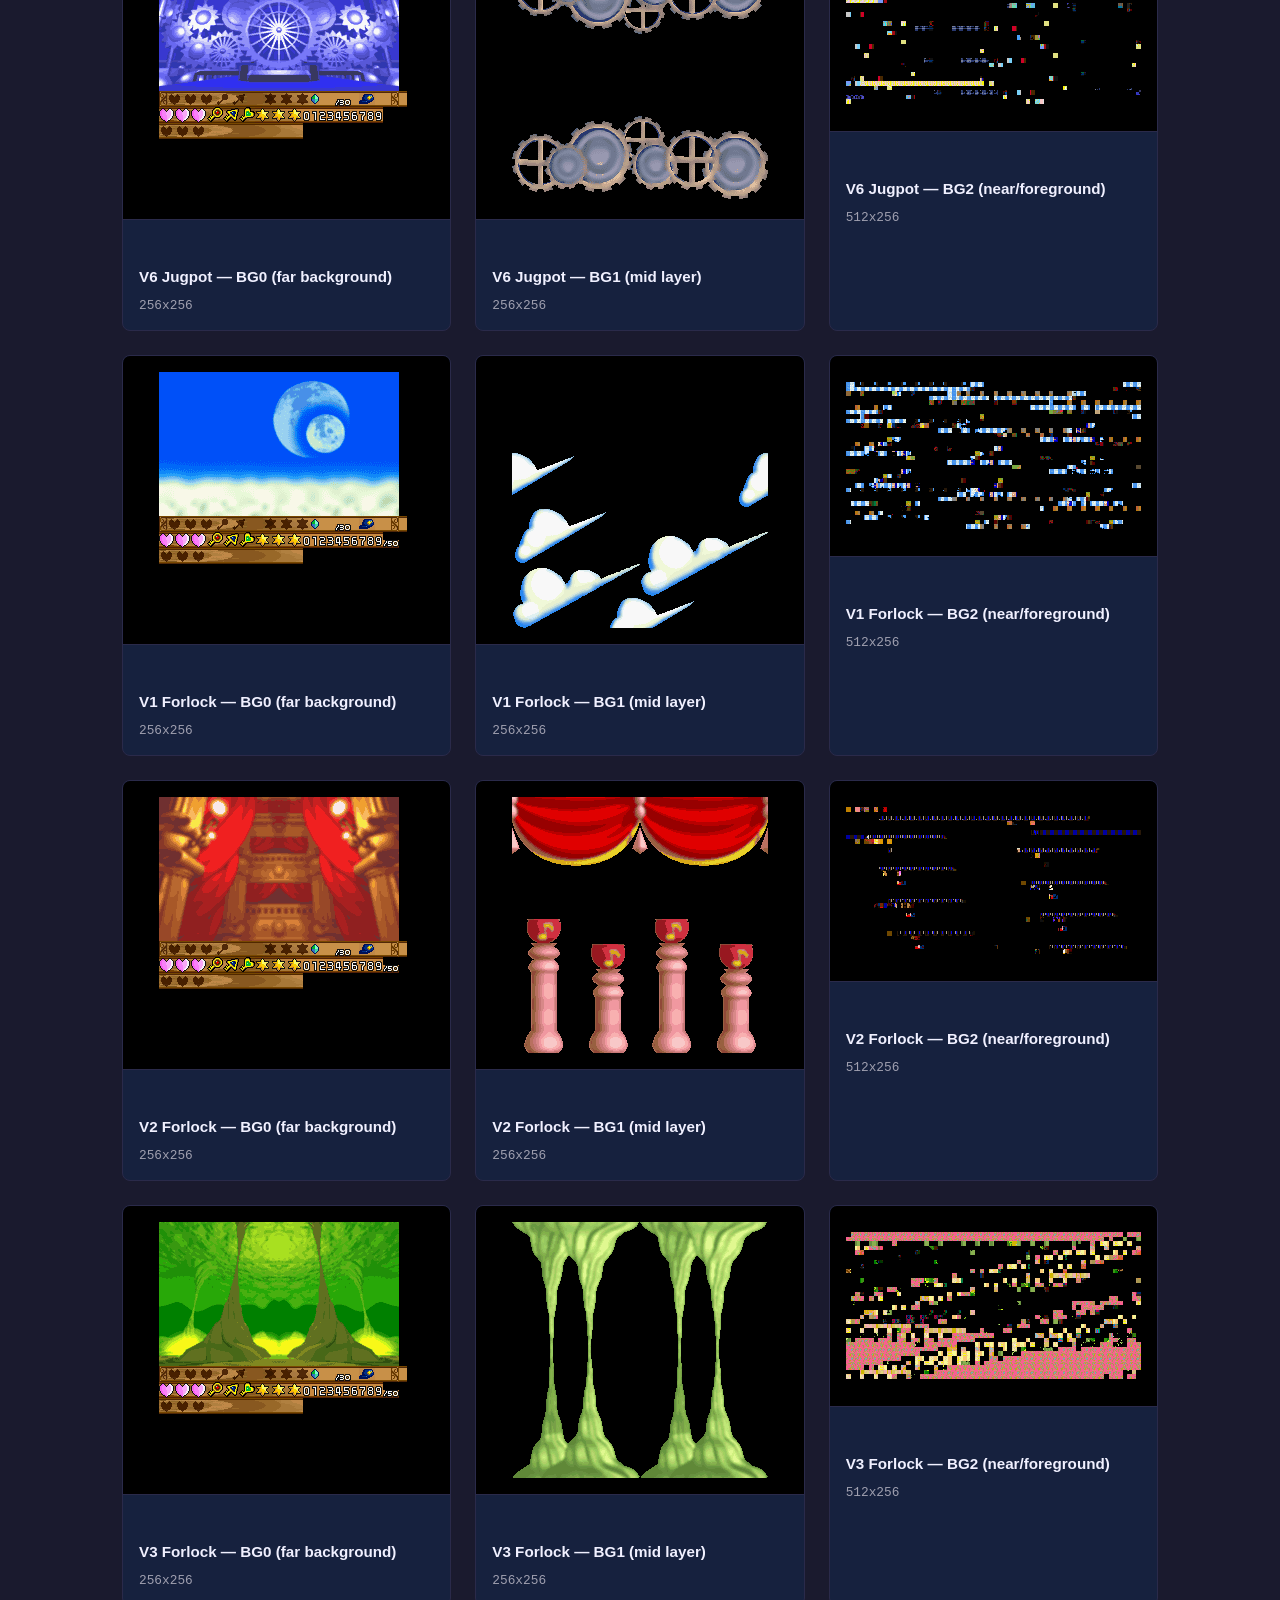
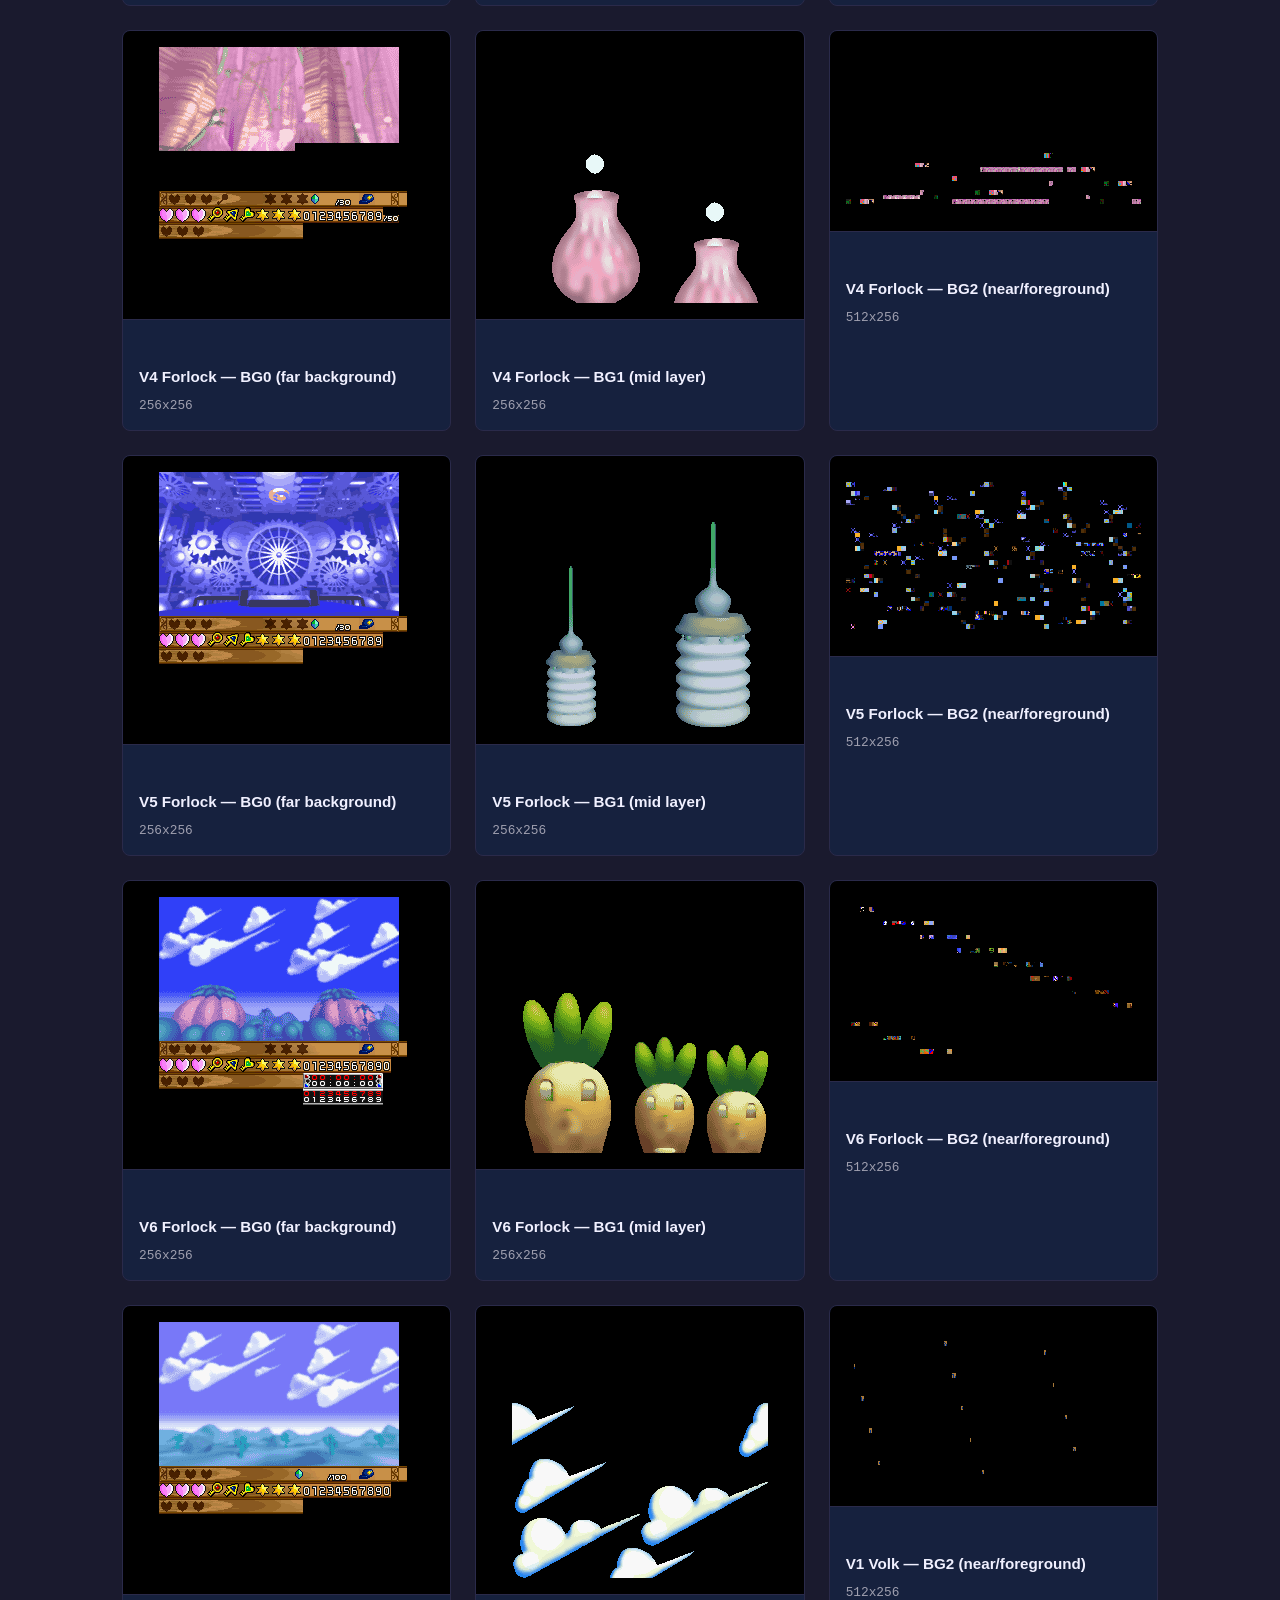
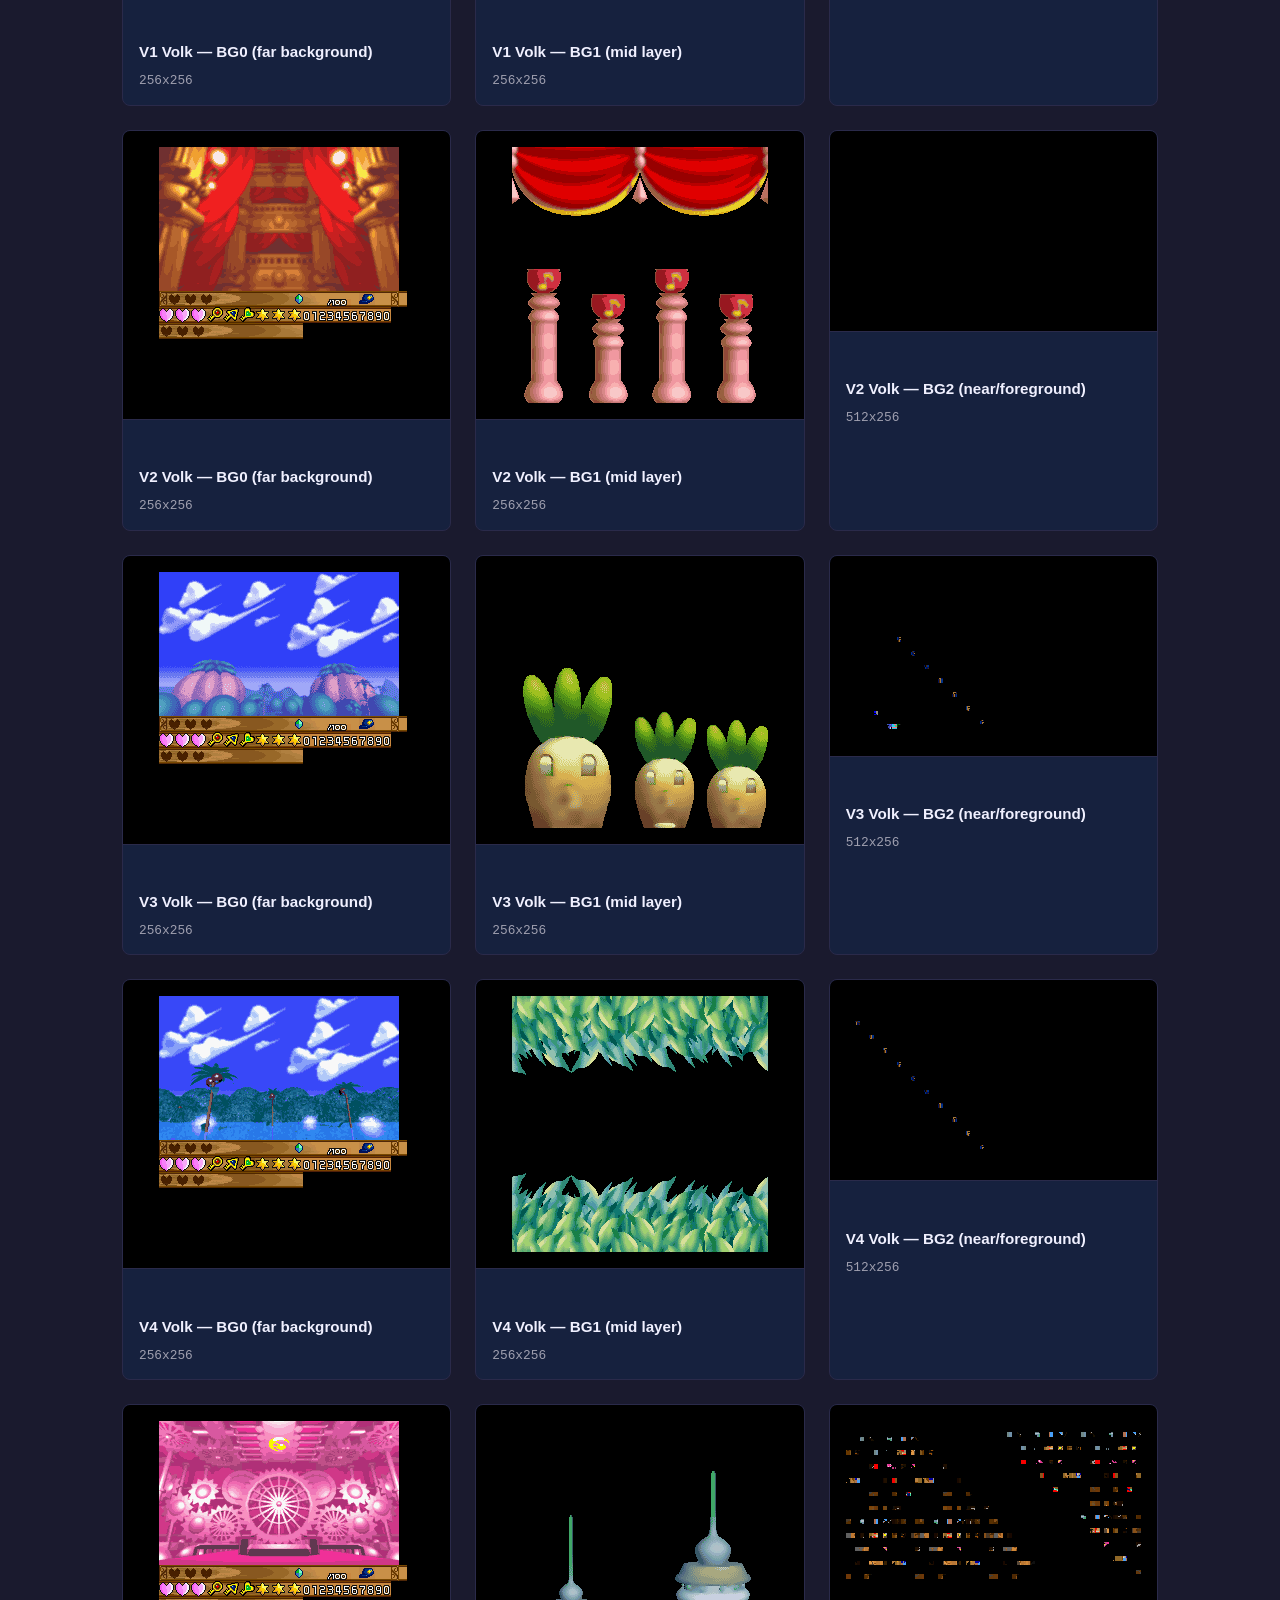
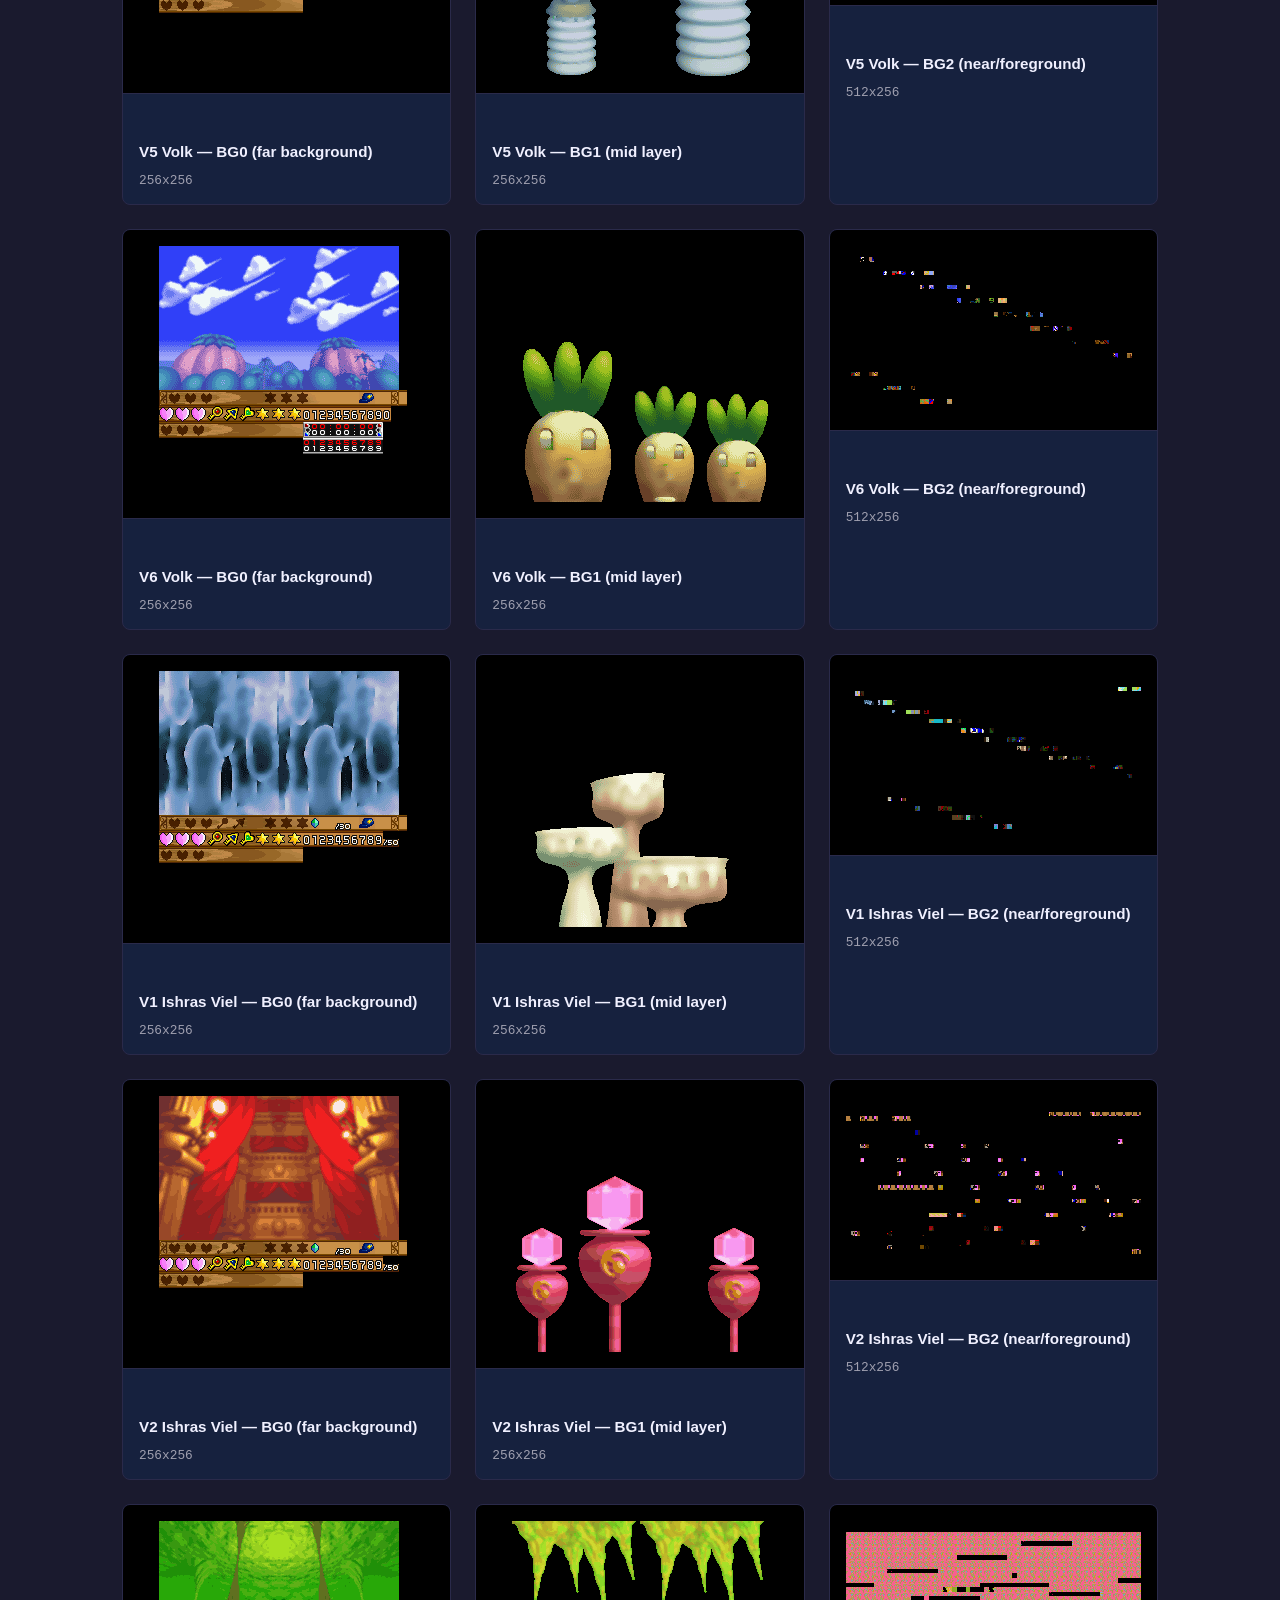
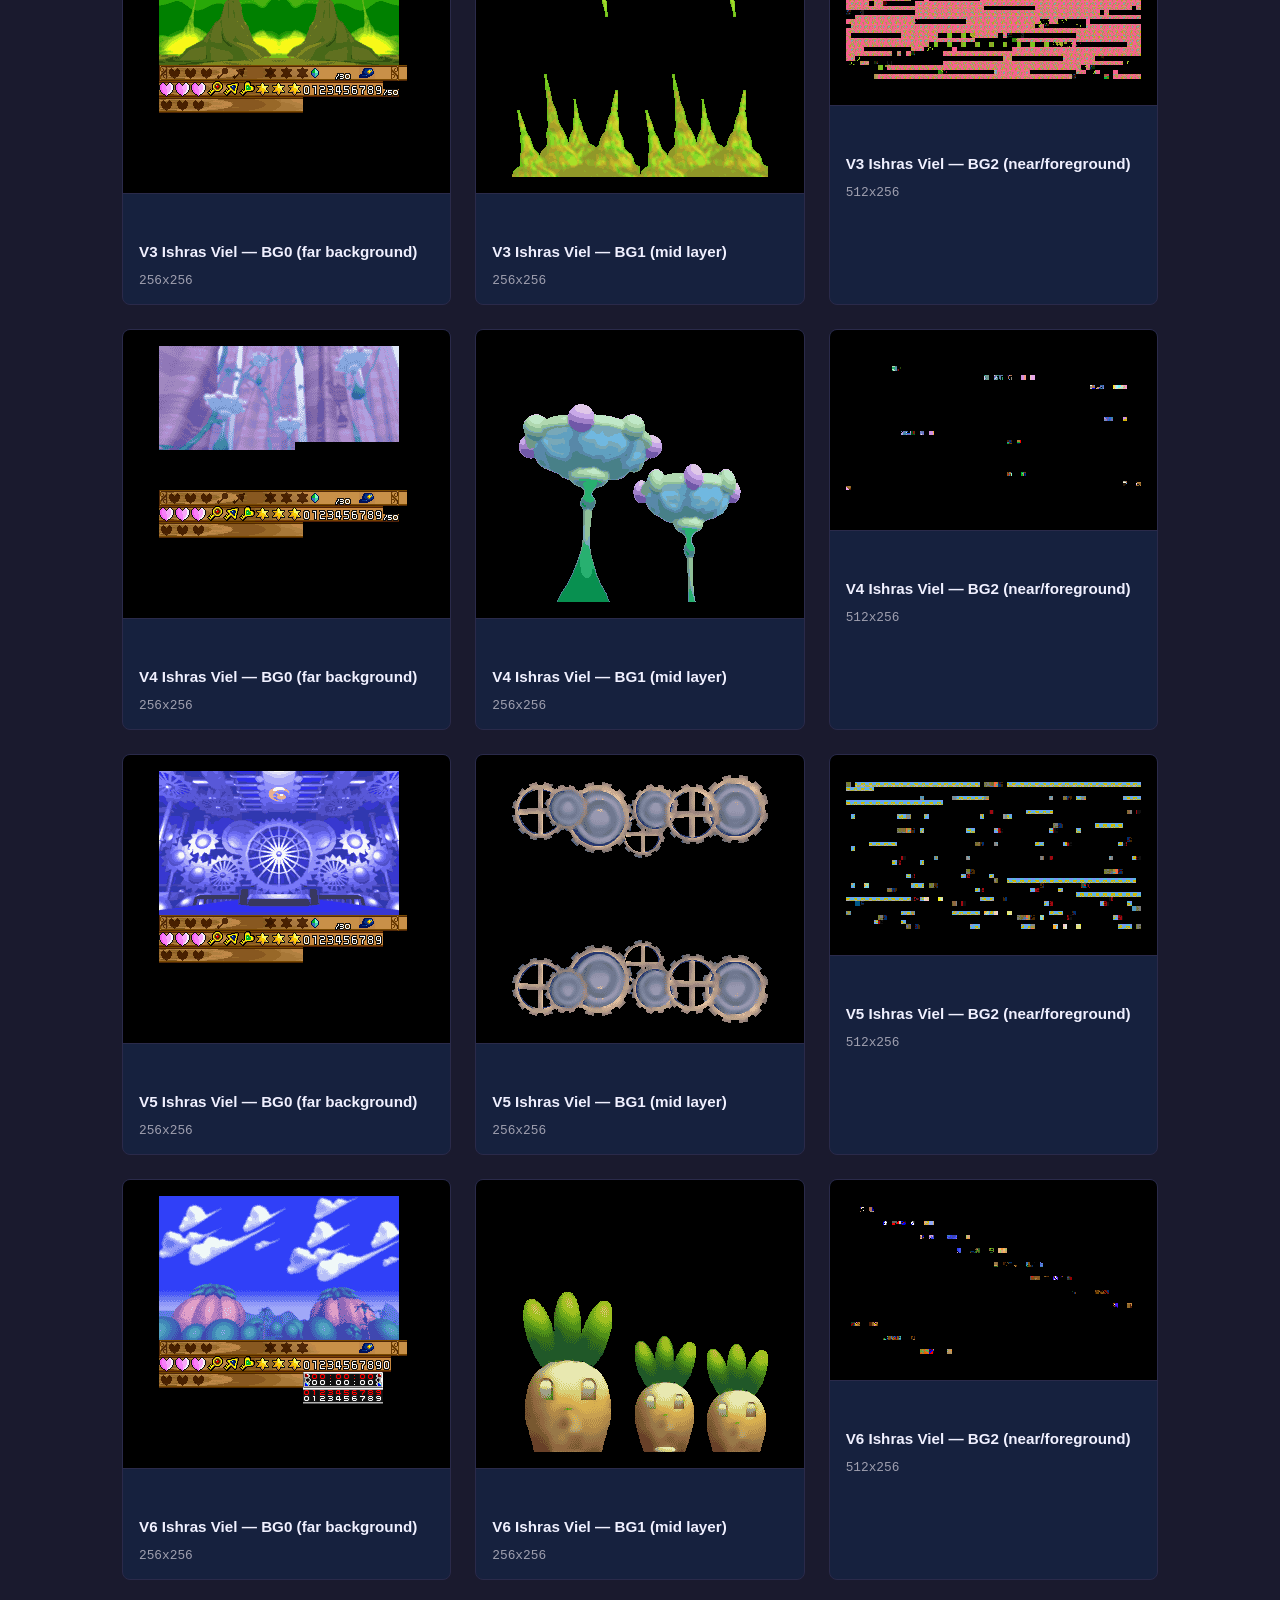
==== commit ee31cbf3: "Add 162 composed level backgrounds with tilemap rendering Compose BG tile charblocks + screenblock t" ====
--- a/gallery.html
+++ b/gallery.html
@@ -139,6 +139,38 @@
             margin-top: 0.2rem;
         }
 
+        .filter-bar {
+            display: flex;
+            align-items: center;
+            gap: 0.8rem;
+            flex-wrap: wrap;
+            margin: 1rem 0;
+            padding: 0.8rem 1rem;
+            background: var(--bg-secondary);
+            border: 1px solid var(--border);
+            border-radius: 8px;
+        }
+
+        .filter-bar label {
+            font-size: 0.85rem;
+            color: var(--text-secondary);
+            font-weight: bold;
+        }
+
+        .filter-bar select {
+            background: var(--bg-primary);
+            color: var(--text-primary);
+            border: 1px solid var(--border);
+            border-radius: 4px;
+            padding: 0.3rem 0.5rem;
+            font-family: var(--mono);
+            font-size: 0.85rem;
+        }
+
+        .gallery-card.hidden {
+            display: none;
+        }
+
         /* Lightbox */
         .lightbox {
             display: none;
@@ -179,52 +211,2050 @@
 
     <div class="container">
         <h1>Graphics Gallery</h1>
-        <p class="subtitle">Extracted tile graphics from the ROM data section</p>
+        <p class="subtitle">Extracted and composed level backgrounds from the ROM</p>
 
         <p>
-            These graphics assets were extracted from the ROM's data section using
-            custom decompression tools that implement the game's Huffman+LZ77 pipeline
-            (matching the GBA BIOS <code>HuffUnComp</code> and <code>LZ77UnCompWram</code>
-            syscalls). Assets are rendered as 4bpp tile sheets in grayscale; actual
-            in-game colors depend on palette selection at runtime.
+            Level backgrounds composed by combining tile charblock data, screenblock
+            tilemaps, and RGB555 palettes from three parallel ROM tables. Each GBA
+            background layer is rendered with correct tile arrangement, palette bank
+            selection, and horizontal/vertical flip flags.
         </p>
 
         <div class="stats-row">
             <div class="stat-box">
-                <div class="value">12</div>
-                <div class="label">Compressed Assets</div>
+                <div class="value">162</div>
+                <div class="label">Composed Backgrounds</div>
             </div>
             <div class="stat-box">
                 <div class="value">9</div>
-                <div class="label">Palettes</div>
+                <div class="label">Worlds</div>
             </div>
             <div class="stat-box">
-                <div class="value">148</div>
-                <div class="label">Tileset Entries</div>
+                <div class="value">6</div>
+                <div class="label">Visions per World</div>
             </div>
             <div class="stat-box">
-                <div class="value">500</div>
-                <div class="label">Sprite Frames</div>
+                <div class="value">3</div>
+                <div class="label">BG Layers</div>
             </div>
         </div>
 
+
         <div class="section-header">
-            <h2>Background / Level Graphics</h2>
+            <h2>Composed Level Backgrounds</h2>
+            <span class="count">162 layers (6 visions &times; 9 worlds &times; 3 BG layers)</span>
+        </div>
+        <p>
+            Level backgrounds composed from three ROM tables: tile charblocks
+            (<code>ROM_BG_TILE_TABLE</code>), tilemaps (<code>ROM_BG_TILEMAP_TABLE</code>),
+            and palettes (<code>ROM_BG_PALETTE_TABLE</code>). Each image shows tiles
+            arranged according to the GBA screenblock tilemap with correct palette
+            bank selection and flip flags applied. Filter by world or vision below.
+        </p>
+
+        <div class="filter-bar">
+            <label>World:</label>
+            <select id="world-filter" onchange="filterBackgrounds()">
+                <option value="all">All Worlds</option>
+
+                <option value="0">World Map</option>
+                <option value="1">Breezegale</option>
+                <option value="2">Jugpot</option>
+                <option value="3">Forlock</option>
+                <option value="4">Volk</option>
+                <option value="5">Ishras Viel</option>
+                <option value="6">Timber Tracks</option>
+                <option value="7">The Dark</option>
+                <option value="8">EX Levels</option>
+
+            </select>
+            <label>Vision:</label>
+            <select id="vision-filter" onchange="filterBackgrounds()">
+                <option value="all">All Visions</option>
+                <option value="1">Vision 1</option>
+                <option value="2">Vision 2</option>
+                <option value="3">Vision 3</option>
+                <option value="4">Vision 4</option>
+                <option value="5">Vision 5</option>
+                <option value="6">Vision 6</option>
+            </select>
+            <label>Layer:</label>
+            <select id="layer-filter" onchange="filterBackgrounds()">
+                <option value="all">All Layers</option>
+                <option value="0">BG0 (far)</option>
+                <option value="1">BG1 (mid)</option>
+                <option value="2">BG2 (near)</option>
+            </select>
+        </div>
+
+        <div class="gallery-grid" id="bg-gallery">
+
+
+            <div class="gallery-card bg-card" data-world="0" data-vision="1" data-layer="0">
+                <div class="preview" onclick="openLightbox('gallery/backgrounds/v1_world_map_L0.png')">
+                    <img src="gallery/backgrounds/v1_world_map_L0.png" alt="V1 World Map — BG0 (far background)" loading="lazy">
+                </div>
+                <div class="info">
+                    <h3>V1 World Map — BG0 (far background)</h3>
+                    <div class="meta">
+                        <span>256x256</span>
+                    </div>
+                </div>
+            </div>
+
+            <div class="gallery-card bg-card" data-world="0" data-vision="1" data-layer="1">
+                <div class="preview" onclick="openLightbox('gallery/backgrounds/v1_world_map_L1.png')">
+                    <img src="gallery/backgrounds/v1_world_map_L1.png" alt="V1 World Map — BG1 (mid layer)" loading="lazy">
+                </div>
+                <div class="info">
+                    <h3>V1 World Map — BG1 (mid layer)</h3>
+                    <div class="meta">
+                        <span>256x256</span>
+                    </div>
+                </div>
+            </div>
+
+            <div class="gallery-card bg-card" data-world="0" data-vision="1" data-layer="2">
+                <div class="preview" onclick="openLightbox('gallery/backgrounds/v1_world_map_L2.png')">
+                    <img src="gallery/backgrounds/v1_world_map_L2.png" alt="V1 World Map — BG2 (near/foreground)" loading="lazy">
+                </div>
+                <div class="info">
+                    <h3>V1 World Map — BG2 (near/foreground)</h3>
+                    <div class="meta">
+                        <span>256x128</span>
+                    </div>
+                </div>
+            </div>
+
+            <div class="gallery-card bg-card" data-world="0" data-vision="2" data-layer="0">
+                <div class="preview" onclick="openLightbox('gallery/backgrounds/v2_world_map_L0.png')">
+                    <img src="gallery/backgrounds/v2_world_map_L0.png" alt="V2 World Map — BG0 (far background)" loading="lazy">
+                </div>
+                <div class="info">
+                    <h3>V2 World Map — BG0 (far background)</h3>
+                    <div class="meta">
+                        <span>256x256</span>
+                    </div>
+                </div>
+            </div>
+
+            <div class="gallery-card bg-card" data-world="0" data-vision="2" data-layer="1">
+                <div class="preview" onclick="openLightbox('gallery/backgrounds/v2_world_map_L1.png')">
+                    <img src="gallery/backgrounds/v2_world_map_L1.png" alt="V2 World Map — BG1 (mid layer)" loading="lazy">
+                </div>
+                <div class="info">
+                    <h3>V2 World Map — BG1 (mid layer)</h3>
+                    <div class="meta">
+                        <span>256x256</span>
+                    </div>
+                </div>
+            </div>
+
+            <div class="gallery-card bg-card" data-world="0" data-vision="2" data-layer="2">
+                <div class="preview" onclick="openLightbox('gallery/backgrounds/v2_world_map_L2.png')">
+                    <img src="gallery/backgrounds/v2_world_map_L2.png" alt="V2 World Map — BG2 (near/foreground)" loading="lazy">
+                </div>
+                <div class="info">
+                    <h3>V2 World Map — BG2 (near/foreground)</h3>
+                    <div class="meta">
+                        <span>256x128</span>
+                    </div>
+                </div>
+            </div>
+
+            <div class="gallery-card bg-card" data-world="0" data-vision="3" data-layer="0">
+                <div class="preview" onclick="openLightbox('gallery/backgrounds/v3_world_map_L0.png')">
+                    <img src="gallery/backgrounds/v3_world_map_L0.png" alt="V3 World Map — BG0 (far background)" loading="lazy">
+                </div>
+                <div class="info">
+                    <h3>V3 World Map — BG0 (far background)</h3>
+                    <div class="meta">
+                        <span>256x256</span>
+                    </div>
+                </div>
+            </div>
+
+            <div class="gallery-card bg-card" data-world="0" data-vision="3" data-layer="1">
+                <div class="preview" onclick="openLightbox('gallery/backgrounds/v3_world_map_L1.png')">
+                    <img src="gallery/backgrounds/v3_world_map_L1.png" alt="V3 World Map — BG1 (mid layer)" loading="lazy">
+                </div>
+                <div class="info">
+                    <h3>V3 World Map — BG1 (mid layer)</h3>
+                    <div class="meta">
+                        <span>256x256</span>
+                    </div>
+                </div>
+            </div>
+
+            <div class="gallery-card bg-card" data-world="0" data-vision="3" data-layer="2">
+                <div class="preview" onclick="openLightbox('gallery/backgrounds/v3_world_map_L2.png')">
+                    <img src="gallery/backgrounds/v3_world_map_L2.png" alt="V3 World Map — BG2 (near/foreground)" loading="lazy">
+                </div>
+                <div class="info">
+                    <h3>V3 World Map — BG2 (near/foreground)</h3>
+                    <div class="meta">
+                        <span>256x128</span>
+                    </div>
+                </div>
+            </div>
+
+            <div class="gallery-card bg-card" data-world="0" data-vision="4" data-layer="0">
+                <div class="preview" onclick="openLightbox('gallery/backgrounds/v4_world_map_L0.png')">
+                    <img src="gallery/backgrounds/v4_world_map_L0.png" alt="V4 World Map — BG0 (far background)" loading="lazy">
+                </div>
+                <div class="info">
+                    <h3>V4 World Map — BG0 (far background)</h3>
+                    <div class="meta">
+                        <span>256x256</span>
+                    </div>
+                </div>
+            </div>
+
+            <div class="gallery-card bg-card" data-world="0" data-vision="4" data-layer="1">
+                <div class="preview" onclick="openLightbox('gallery/backgrounds/v4_world_map_L1.png')">
+                    <img src="gallery/backgrounds/v4_world_map_L1.png" alt="V4 World Map — BG1 (mid layer)" loading="lazy">
+                </div>
+                <div class="info">
+                    <h3>V4 World Map — BG1 (mid layer)</h3>
+                    <div class="meta">
+                        <span>256x256</span>
+                    </div>
+                </div>
+            </div>
+
+            <div class="gallery-card bg-card" data-world="0" data-vision="4" data-layer="2">
+                <div class="preview" onclick="openLightbox('gallery/backgrounds/v4_world_map_L2.png')">
+                    <img src="gallery/backgrounds/v4_world_map_L2.png" alt="V4 World Map — BG2 (near/foreground)" loading="lazy">
+                </div>
+                <div class="info">
+                    <h3>V4 World Map — BG2 (near/foreground)</h3>
+                    <div class="meta">
+                        <span>256x128</span>
+                    </div>
+                </div>
+            </div>
+
+            <div class="gallery-card bg-card" data-world="0" data-vision="5" data-layer="0">
+                <div class="preview" onclick="openLightbox('gallery/backgrounds/v5_world_map_L0.png')">
+                    <img src="gallery/backgrounds/v5_world_map_L0.png" alt="V5 World Map — BG0 (far background)" loading="lazy">
+                </div>
+                <div class="info">
+                    <h3>V5 World Map — BG0 (far background)</h3>
+                    <div class="meta">
+                        <span>256x256</span>
+                    </div>
+                </div>
+            </div>
+
+            <div class="gallery-card bg-card" data-world="0" data-vision="5" data-layer="1">
+                <div class="preview" onclick="openLightbox('gallery/backgrounds/v5_world_map_L1.png')">
+                    <img src="gallery/backgrounds/v5_world_map_L1.png" alt="V5 World Map — BG1 (mid layer)" loading="lazy">
+                </div>
+                <div class="info">
+                    <h3>V5 World Map — BG1 (mid layer)</h3>
+                    <div class="meta">
+                        <span>256x256</span>
+                    </div>
+                </div>
+            </div>
+
+            <div class="gallery-card bg-card" data-world="0" data-vision="5" data-layer="2">
+                <div class="preview" onclick="openLightbox('gallery/backgrounds/v5_world_map_L2.png')">
+                    <img src="gallery/backgrounds/v5_world_map_L2.png" alt="V5 World Map — BG2 (near/foreground)" loading="lazy">
+                </div>
+                <div class="info">
+                    <h3>V5 World Map — BG2 (near/foreground)</h3>
+                    <div class="meta">
+                        <span>256x128</span>
+                    </div>
+                </div>
+            </div>
+
+            <div class="gallery-card bg-card" data-world="0" data-vision="6" data-layer="0">
+                <div class="preview" onclick="openLightbox('gallery/backgrounds/v6_world_map_L0.png')">
+                    <img src="gallery/backgrounds/v6_world_map_L0.png" alt="V6 World Map — BG0 (far background)" loading="lazy">
+                </div>
+                <div class="info">
+                    <h3>V6 World Map — BG0 (far background)</h3>
+                    <div class="meta">
+                        <span>256x256</span>
+                    </div>
+                </div>
+            </div>
+
+            <div class="gallery-card bg-card" data-world="0" data-vision="6" data-layer="1">
+                <div class="preview" onclick="openLightbox('gallery/backgrounds/v6_world_map_L1.png')">
+                    <img src="gallery/backgrounds/v6_world_map_L1.png" alt="V6 World Map — BG1 (mid layer)" loading="lazy">
+                </div>
+                <div class="info">
+                    <h3>V6 World Map — BG1 (mid layer)</h3>
+                    <div class="meta">
+                        <span>256x256</span>
+                    </div>
+                </div>
+            </div>
+
+            <div class="gallery-card bg-card" data-world="0" data-vision="6" data-layer="2">
+                <div class="preview" onclick="openLightbox('gallery/backgrounds/v6_world_map_L2.png')">
+                    <img src="gallery/backgrounds/v6_world_map_L2.png" alt="V6 World Map — BG2 (near/foreground)" loading="lazy">
+                </div>
+                <div class="info">
+                    <h3>V6 World Map — BG2 (near/foreground)</h3>
+                    <div class="meta">
+                        <span>256x128</span>
+                    </div>
+                </div>
+            </div>
+
+            <div class="gallery-card bg-card" data-world="1" data-vision="1" data-layer="0">
+                <div class="preview" onclick="openLightbox('gallery/backgrounds/v1_breezegale_L0.png')">
+                    <img src="gallery/backgrounds/v1_breezegale_L0.png" alt="V1 Breezegale — BG0 (far background)" loading="lazy">
+                </div>
+                <div class="info">
+                    <h3>V1 Breezegale — BG0 (far background)</h3>
+                    <div class="meta">
+                        <span>256x256</span>
+                    </div>
+                </div>
+            </div>
+
+            <div class="gallery-card bg-card" data-world="1" data-vision="1" data-layer="1">
+                <div class="preview" onclick="openLightbox('gallery/backgrounds/v1_breezegale_L1.png')">
+                    <img src="gallery/backgrounds/v1_breezegale_L1.png" alt="V1 Breezegale — BG1 (mid layer)" loading="lazy">
+                </div>
+                <div class="info">
+                    <h3>V1 Breezegale — BG1 (mid layer)</h3>
+                    <div class="meta">
+                        <span>256x256</span>
+                    </div>
+                </div>
+            </div>
+
+            <div class="gallery-card bg-card" data-world="1" data-vision="1" data-layer="2">
+                <div class="preview" onclick="openLightbox('gallery/backgrounds/v1_breezegale_L2.png')">
+                    <img src="gallery/backgrounds/v1_breezegale_L2.png" alt="V1 Breezegale — BG2 (near/foreground)" loading="lazy">
+                </div>
+                <div class="info">
+                    <h3>V1 Breezegale — BG2 (near/foreground)</h3>
+                    <div class="meta">
+                        <span>512x256</span>
+                    </div>
+                </div>
+            </div>
+
+            <div class="gallery-card bg-card" data-world="1" data-vision="2" data-layer="0">
+                <div class="preview" onclick="openLightbox('gallery/backgrounds/v2_breezegale_L0.png')">
+                    <img src="gallery/backgrounds/v2_breezegale_L0.png" alt="V2 Breezegale — BG0 (far background)" loading="lazy">
+                </div>
+                <div class="info">
+                    <h3>V2 Breezegale — BG0 (far background)</h3>
+                    <div class="meta">
+                        <span>256x256</span>
+                    </div>
+                </div>
+            </div>
+
+            <div class="gallery-card bg-card" data-world="1" data-vision="2" data-layer="1">
+                <div class="preview" onclick="openLightbox('gallery/backgrounds/v2_breezegale_L1.png')">
+                    <img src="gallery/backgrounds/v2_breezegale_L1.png" alt="V2 Breezegale — BG1 (mid layer)" loading="lazy">
+                </div>
+                <div class="info">
+                    <h3>V2 Breezegale — BG1 (mid layer)</h3>
+                    <div class="meta">
+                        <span>256x256</span>
+                    </div>
+                </div>
+            </div>
+
+            <div class="gallery-card bg-card" data-world="1" data-vision="2" data-layer="2">
+                <div class="preview" onclick="openLightbox('gallery/backgrounds/v2_breezegale_L2.png')">
+                    <img src="gallery/backgrounds/v2_breezegale_L2.png" alt="V2 Breezegale — BG2 (near/foreground)" loading="lazy">
+                </div>
+                <div class="info">
+                    <h3>V2 Breezegale — BG2 (near/foreground)</h3>
+                    <div class="meta">
+                        <span>512x256</span>
+                    </div>
+                </div>
+            </div>
+
+            <div class="gallery-card bg-card" data-world="1" data-vision="3" data-layer="0">
+                <div class="preview" onclick="openLightbox('gallery/backgrounds/v3_breezegale_L0.png')">
+                    <img src="gallery/backgrounds/v3_breezegale_L0.png" alt="V3 Breezegale — BG0 (far background)" loading="lazy">
+                </div>
+                <div class="info">
+                    <h3>V3 Breezegale — BG0 (far background)</h3>
+                    <div class="meta">
+                        <span>256x256</span>
+                    </div>
+                </div>
+            </div>
+
+            <div class="gallery-card bg-card" data-world="1" data-vision="3" data-layer="1">
+                <div class="preview" onclick="openLightbox('gallery/backgrounds/v3_breezegale_L1.png')">
+                    <img src="gallery/backgrounds/v3_breezegale_L1.png" alt="V3 Breezegale — BG1 (mid layer)" loading="lazy">
+                </div>
+                <div class="info">
+                    <h3>V3 Breezegale — BG1 (mid layer)</h3>
+                    <div class="meta">
+                        <span>256x256</span>
+                    </div>
+                </div>
+            </div>
+
+            <div class="gallery-card bg-card" data-world="1" data-vision="3" data-layer="2">
+                <div class="preview" onclick="openLightbox('gallery/backgrounds/v3_breezegale_L2.png')">
+                    <img src="gallery/backgrounds/v3_breezegale_L2.png" alt="V3 Breezegale — BG2 (near/foreground)" loading="lazy">
+                </div>
+                <div class="info">
+                    <h3>V3 Breezegale — BG2 (near/foreground)</h3>
+                    <div class="meta">
+                        <span>512x256</span>
+                    </div>
+                </div>
+            </div>
+
+            <div class="gallery-card bg-card" data-world="1" data-vision="4" data-layer="0">
+                <div class="preview" onclick="openLightbox('gallery/backgrounds/v4_breezegale_L0.png')">
+                    <img src="gallery/backgrounds/v4_breezegale_L0.png" alt="V4 Breezegale — BG0 (far background)" loading="lazy">
+                </div>
+                <div class="info">
+                    <h3>V4 Breezegale — BG0 (far background)</h3>
+                    <div class="meta">
+                        <span>256x256</span>
+                    </div>
+                </div>
+            </div>
+
+            <div class="gallery-card bg-card" data-world="1" data-vision="4" data-layer="1">
+                <div class="preview" onclick="openLightbox('gallery/backgrounds/v4_breezegale_L1.png')">
+                    <img src="gallery/backgrounds/v4_breezegale_L1.png" alt="V4 Breezegale — BG1 (mid layer)" loading="lazy">
+                </div>
+                <div class="info">
+                    <h3>V4 Breezegale — BG1 (mid layer)</h3>
+                    <div class="meta">
+                        <span>256x256</span>
+                    </div>
+                </div>
+            </div>
+
+            <div class="gallery-card bg-card" data-world="1" data-vision="4" data-layer="2">
+                <div class="preview" onclick="openLightbox('gallery/backgrounds/v4_breezegale_L2.png')">
+                    <img src="gallery/backgrounds/v4_breezegale_L2.png" alt="V4 Breezegale — BG2 (near/foreground)" loading="lazy">
+                </div>
+                <div class="info">
+                    <h3>V4 Breezegale — BG2 (near/foreground)</h3>
+                    <div class="meta">
+                        <span>512x256</span>
+                    </div>
+                </div>
+            </div>
+
+            <div class="gallery-card bg-card" data-world="1" data-vision="5" data-layer="0">
+                <div class="preview" onclick="openLightbox('gallery/backgrounds/v5_breezegale_L0.png')">
+                    <img src="gallery/backgrounds/v5_breezegale_L0.png" alt="V5 Breezegale — BG0 (far background)" loading="lazy">
+                </div>
+                <div class="info">
+                    <h3>V5 Breezegale — BG0 (far background)</h3>
+                    <div class="meta">
+                        <span>256x256</span>
+                    </div>
+                </div>
+            </div>
+
+            <div class="gallery-card bg-card" data-world="1" data-vision="5" data-layer="1">
+                <div class="preview" onclick="openLightbox('gallery/backgrounds/v5_breezegale_L1.png')">
+                    <img src="gallery/backgrounds/v5_breezegale_L1.png" alt="V5 Breezegale — BG1 (mid layer)" loading="lazy">
+                </div>
+                <div class="info">
+                    <h3>V5 Breezegale — BG1 (mid layer)</h3>
+                    <div class="meta">
+                        <span>256x256</span>
+                    </div>
+                </div>
+            </div>
+
+            <div class="gallery-card bg-card" data-world="1" data-vision="5" data-layer="2">
+                <div class="preview" onclick="openLightbox('gallery/backgrounds/v5_breezegale_L2.png')">
+                    <img src="gallery/backgrounds/v5_breezegale_L2.png" alt="V5 Breezegale — BG2 (near/foreground)" loading="lazy">
+                </div>
+                <div class="info">
+                    <h3>V5 Breezegale — BG2 (near/foreground)</h3>
+                    <div class="meta">
+                        <span>512x256</span>
+                    </div>
+                </div>
+            </div>
+
+            <div class="gallery-card bg-card" data-world="1" data-vision="6" data-layer="0">
+                <div class="preview" onclick="openLightbox('gallery/backgrounds/v6_breezegale_L0.png')">
+                    <img src="gallery/backgrounds/v6_breezegale_L0.png" alt="V6 Breezegale — BG0 (far background)" loading="lazy">
+                </div>
+                <div class="info">
+                    <h3>V6 Breezegale — BG0 (far background)</h3>
+                    <div class="meta">
+                        <span>256x256</span>
+                    </div>
+                </div>
+            </div>
+
+            <div class="gallery-card bg-card" data-world="1" data-vision="6" data-layer="1">
+                <div class="preview" onclick="openLightbox('gallery/backgrounds/v6_breezegale_L1.png')">
+                    <img src="gallery/backgrounds/v6_breezegale_L1.png" alt="V6 Breezegale — BG1 (mid layer)" loading="lazy">
+                </div>
+                <div class="info">
+                    <h3>V6 Breezegale — BG1 (mid layer)</h3>
+                    <div class="meta">
+                        <span>256x256</span>
+                    </div>
+                </div>
+            </div>
+
+            <div class="gallery-card bg-card" data-world="1" data-vision="6" data-layer="2">
+                <div class="preview" onclick="openLightbox('gallery/backgrounds/v6_breezegale_L2.png')">
+                    <img src="gallery/backgrounds/v6_breezegale_L2.png" alt="V6 Breezegale — BG2 (near/foreground)" loading="lazy">
+                </div>
+                <div class="info">
+                    <h3>V6 Breezegale — BG2 (near/foreground)</h3>
+                    <div class="meta">
+                        <span>512x256</span>
+                    </div>
+                </div>
+            </div>
+
+            <div class="gallery-card bg-card" data-world="2" data-vision="1" data-layer="0">
+                <div class="preview" onclick="openLightbox('gallery/backgrounds/v1_jugpot_L0.png')">
+                    <img src="gallery/backgrounds/v1_jugpot_L0.png" alt="V1 Jugpot — BG0 (far background)" loading="lazy">
+                </div>
+                <div class="info">
+                    <h3>V1 Jugpot — BG0 (far background)</h3>
+                    <div class="meta">
+                        <span>256x256</span>
+                    </div>
+                </div>
+            </div>
+
+            <div class="gallery-card bg-card" data-world="2" data-vision="1" data-layer="1">
+                <div class="preview" onclick="openLightbox('gallery/backgrounds/v1_jugpot_L1.png')">
+                    <img src="gallery/backgrounds/v1_jugpot_L1.png" alt="V1 Jugpot — BG1 (mid layer)" loading="lazy">
+                </div>
+                <div class="info">
+                    <h3>V1 Jugpot — BG1 (mid layer)</h3>
+                    <div class="meta">
+                        <span>256x256</span>
+                    </div>
+                </div>
+            </div>
+
+            <div class="gallery-card bg-card" data-world="2" data-vision="1" data-layer="2">
+                <div class="preview" onclick="openLightbox('gallery/backgrounds/v1_jugpot_L2.png')">
+                    <img src="gallery/backgrounds/v1_jugpot_L2.png" alt="V1 Jugpot — BG2 (near/foreground)" loading="lazy">
+                </div>
+                <div class="info">
+                    <h3>V1 Jugpot — BG2 (near/foreground)</h3>
+                    <div class="meta">
+                        <span>512x256</span>
+                    </div>
+                </div>
+            </div>
+
+            <div class="gallery-card bg-card" data-world="2" data-vision="2" data-layer="0">
+                <div class="preview" onclick="openLightbox('gallery/backgrounds/v2_jugpot_L0.png')">
+                    <img src="gallery/backgrounds/v2_jugpot_L0.png" alt="V2 Jugpot — BG0 (far background)" loading="lazy">
+                </div>
+                <div class="info">
+                    <h3>V2 Jugpot — BG0 (far background)</h3>
+                    <div class="meta">
+                        <span>256x256</span>
+                    </div>
+                </div>
+            </div>
+
+            <div class="gallery-card bg-card" data-world="2" data-vision="2" data-layer="1">
+                <div class="preview" onclick="openLightbox('gallery/backgrounds/v2_jugpot_L1.png')">
+                    <img src="gallery/backgrounds/v2_jugpot_L1.png" alt="V2 Jugpot — BG1 (mid layer)" loading="lazy">
+                </div>
+                <div class="info">
+                    <h3>V2 Jugpot — BG1 (mid layer)</h3>
+                    <div class="meta">
+                        <span>256x256</span>
+                    </div>
+                </div>
+            </div>
+
+            <div class="gallery-card bg-card" data-world="2" data-vision="2" data-layer="2">
+                <div class="preview" onclick="openLightbox('gallery/backgrounds/v2_jugpot_L2.png')">
+                    <img src="gallery/backgrounds/v2_jugpot_L2.png" alt="V2 Jugpot — BG2 (near/foreground)" loading="lazy">
+                </div>
+                <div class="info">
+                    <h3>V2 Jugpot — BG2 (near/foreground)</h3>
+                    <div class="meta">
+                        <span>512x256</span>
+                    </div>
+                </div>
+            </div>
+
+            <div class="gallery-card bg-card" data-world="2" data-vision="3" data-layer="0">
+                <div class="preview" onclick="openLightbox('gallery/backgrounds/v3_jugpot_L0.png')">
+                    <img src="gallery/backgrounds/v3_jugpot_L0.png" alt="V3 Jugpot — BG0 (far background)" loading="lazy">
+                </div>
+                <div class="info">
+                    <h3>V3 Jugpot — BG0 (far background)</h3>
+                    <div class="meta">
+                        <span>256x256</span>
+                    </div>
+                </div>
+            </div>
+
+            <div class="gallery-card bg-card" data-world="2" data-vision="3" data-layer="1">
+                <div class="preview" onclick="openLightbox('gallery/backgrounds/v3_jugpot_L1.png')">
+                    <img src="gallery/backgrounds/v3_jugpot_L1.png" alt="V3 Jugpot — BG1 (mid layer)" loading="lazy">
+                </div>
+                <div class="info">
+                    <h3>V3 Jugpot — BG1 (mid layer)</h3>
+                    <div class="meta">
+                        <span>256x256</span>
+                    </div>
+                </div>
+            </div>
+
+            <div class="gallery-card bg-card" data-world="2" data-vision="3" data-layer="2">
+                <div class="preview" onclick="openLightbox('gallery/backgrounds/v3_jugpot_L2.png')">
+                    <img src="gallery/backgrounds/v3_jugpot_L2.png" alt="V3 Jugpot — BG2 (near/foreground)" loading="lazy">
+                </div>
+                <div class="info">
+                    <h3>V3 Jugpot — BG2 (near/foreground)</h3>
+                    <div class="meta">
+                        <span>512x256</span>
+                    </div>
+                </div>
+            </div>
+
+            <div class="gallery-card bg-card" data-world="2" data-vision="4" data-layer="0">
+                <div class="preview" onclick="openLightbox('gallery/backgrounds/v4_jugpot_L0.png')">
+                    <img src="gallery/backgrounds/v4_jugpot_L0.png" alt="V4 Jugpot — BG0 (far background)" loading="lazy">
+                </div>
+                <div class="info">
+                    <h3>V4 Jugpot — BG0 (far background)</h3>
+                    <div class="meta">
+                        <span>256x256</span>
+                    </div>
+                </div>
+            </div>
+
+            <div class="gallery-card bg-card" data-world="2" data-vision="4" data-layer="1">
+                <div class="preview" onclick="openLightbox('gallery/backgrounds/v4_jugpot_L1.png')">
+                    <img src="gallery/backgrounds/v4_jugpot_L1.png" alt="V4 Jugpot — BG1 (mid layer)" loading="lazy">
+                </div>
+                <div class="info">
+                    <h3>V4 Jugpot — BG1 (mid layer)</h3>
+                    <div class="meta">
+                        <span>256x256</span>
+                    </div>
+                </div>
+            </div>
+
+            <div class="gallery-card bg-card" data-world="2" data-vision="4" data-layer="2">
+                <div class="preview" onclick="openLightbox('gallery/backgrounds/v4_jugpot_L2.png')">
+                    <img src="gallery/backgrounds/v4_jugpot_L2.png" alt="V4 Jugpot — BG2 (near/foreground)" loading="lazy">
+                </div>
+                <div class="info">
+                    <h3>V4 Jugpot — BG2 (near/foreground)</h3>
+                    <div class="meta">
+                        <span>512x256</span>
+                    </div>
+                </div>
+            </div>
+
+            <div class="gallery-card bg-card" data-world="2" data-vision="5" data-layer="0">
+                <div class="preview" onclick="openLightbox('gallery/backgrounds/v5_jugpot_L0.png')">
+                    <img src="gallery/backgrounds/v5_jugpot_L0.png" alt="V5 Jugpot — BG0 (far background)" loading="lazy">
+                </div>
+                <div class="info">
+                    <h3>V5 Jugpot — BG0 (far background)</h3>
+                    <div class="meta">
+                        <span>256x256</span>
+                    </div>
+                </div>
+            </div>
+
+            <div class="gallery-card bg-card" data-world="2" data-vision="5" data-layer="1">
+                <div class="preview" onclick="openLightbox('gallery/backgrounds/v5_jugpot_L1.png')">
+                    <img src="gallery/backgrounds/v5_jugpot_L1.png" alt="V5 Jugpot — BG1 (mid layer)" loading="lazy">
+                </div>
+                <div class="info">
+                    <h3>V5 Jugpot — BG1 (mid layer)</h3>
+                    <div class="meta">
+                        <span>256x256</span>
+                    </div>
+                </div>
+            </div>
+
+            <div class="gallery-card bg-card" data-world="2" data-vision="5" data-layer="2">
+                <div class="preview" onclick="openLightbox('gallery/backgrounds/v5_jugpot_L2.png')">
+                    <img src="gallery/backgrounds/v5_jugpot_L2.png" alt="V5 Jugpot — BG2 (near/foreground)" loading="lazy">
+                </div>
+                <div class="info">
+                    <h3>V5 Jugpot — BG2 (near/foreground)</h3>
+                    <div class="meta">
+                        <span>512x256</span>
+                    </div>
+                </div>
+            </div>
+
+            <div class="gallery-card bg-card" data-world="2" data-vision="6" data-layer="0">
+                <div class="preview" onclick="openLightbox('gallery/backgrounds/v6_jugpot_L0.png')">
+                    <img src="gallery/backgrounds/v6_jugpot_L0.png" alt="V6 Jugpot — BG0 (far background)" loading="lazy">
+                </div>
+                <div class="info">
+                    <h3>V6 Jugpot — BG0 (far background)</h3>
+                    <div class="meta">
+                        <span>256x256</span>
+                    </div>
+                </div>
+            </div>
+
+            <div class="gallery-card bg-card" data-world="2" data-vision="6" data-layer="1">
+                <div class="preview" onclick="openLightbox('gallery/backgrounds/v6_jugpot_L1.png')">
+                    <img src="gallery/backgrounds/v6_jugpot_L1.png" alt="V6 Jugpot — BG1 (mid layer)" loading="lazy">
+                </div>
+                <div class="info">
+                    <h3>V6 Jugpot — BG1 (mid layer)</h3>
+                    <div class="meta">
+                        <span>256x256</span>
+                    </div>
+                </div>
+            </div>
+
+            <div class="gallery-card bg-card" data-world="2" data-vision="6" data-layer="2">
+                <div class="preview" onclick="openLightbox('gallery/backgrounds/v6_jugpot_L2.png')">
+                    <img src="gallery/backgrounds/v6_jugpot_L2.png" alt="V6 Jugpot — BG2 (near/foreground)" loading="lazy">
+                </div>
+                <div class="info">
+                    <h3>V6 Jugpot — BG2 (near/foreground)</h3>
+                    <div class="meta">
+                        <span>512x256</span>
+                    </div>
+                </div>
+            </div>
+
+            <div class="gallery-card bg-card" data-world="3" data-vision="1" data-layer="0">
+                <div class="preview" onclick="openLightbox('gallery/backgrounds/v1_forlock_L0.png')">
+                    <img src="gallery/backgrounds/v1_forlock_L0.png" alt="V1 Forlock — BG0 (far background)" loading="lazy">
+                </div>
+                <div class="info">
+                    <h3>V1 Forlock — BG0 (far background)</h3>
+                    <div class="meta">
+                        <span>256x256</span>
+                    </div>
+                </div>
+            </div>
+
+            <div class="gallery-card bg-card" data-world="3" data-vision="1" data-layer="1">
+                <div class="preview" onclick="openLightbox('gallery/backgrounds/v1_forlock_L1.png')">
+                    <img src="gallery/backgrounds/v1_forlock_L1.png" alt="V1 Forlock — BG1 (mid layer)" loading="lazy">
+                </div>
+                <div class="info">
+                    <h3>V1 Forlock — BG1 (mid layer)</h3>
+                    <div class="meta">
+                        <span>256x256</span>
+                    </div>
+                </div>
+            </div>
+
+            <div class="gallery-card bg-card" data-world="3" data-vision="1" data-layer="2">
+                <div class="preview" onclick="openLightbox('gallery/backgrounds/v1_forlock_L2.png')">
+                    <img src="gallery/backgrounds/v1_forlock_L2.png" alt="V1 Forlock — BG2 (near/foreground)" loading="lazy">
+                </div>
+                <div class="info">
+                    <h3>V1 Forlock — BG2 (near/foreground)</h3>
+                    <div class="meta">
+                        <span>512x256</span>
+                    </div>
+                </div>
+            </div>
+
+            <div class="gallery-card bg-card" data-world="3" data-vision="2" data-layer="0">
+                <div class="preview" onclick="openLightbox('gallery/backgrounds/v2_forlock_L0.png')">
+                    <img src="gallery/backgrounds/v2_forlock_L0.png" alt="V2 Forlock — BG0 (far background)" loading="lazy">
+                </div>
+                <div class="info">
+                    <h3>V2 Forlock — BG0 (far background)</h3>
+                    <div class="meta">
+                        <span>256x256</span>
+                    </div>
+                </div>
+            </div>
+
+            <div class="gallery-card bg-card" data-world="3" data-vision="2" data-layer="1">
+                <div class="preview" onclick="openLightbox('gallery/backgrounds/v2_forlock_L1.png')">
+                    <img src="gallery/backgrounds/v2_forlock_L1.png" alt="V2 Forlock — BG1 (mid layer)" loading="lazy">
+                </div>
+                <div class="info">
+                    <h3>V2 Forlock — BG1 (mid layer)</h3>
+                    <div class="meta">
+                        <span>256x256</span>
+                    </div>
+                </div>
+            </div>
+
+            <div class="gallery-card bg-card" data-world="3" data-vision="2" data-layer="2">
+                <div class="preview" onclick="openLightbox('gallery/backgrounds/v2_forlock_L2.png')">
+                    <img src="gallery/backgrounds/v2_forlock_L2.png" alt="V2 Forlock — BG2 (near/foreground)" loading="lazy">
+                </div>
+                <div class="info">
+                    <h3>V2 Forlock — BG2 (near/foreground)</h3>
+                    <div class="meta">
+                        <span>512x256</span>
+                    </div>
+                </div>
+            </div>
+
+            <div class="gallery-card bg-card" data-world="3" data-vision="3" data-layer="0">
+                <div class="preview" onclick="openLightbox('gallery/backgrounds/v3_forlock_L0.png')">
+                    <img src="gallery/backgrounds/v3_forlock_L0.png" alt="V3 Forlock — BG0 (far background)" loading="lazy">
+                </div>
+                <div class="info">
+                    <h3>V3 Forlock — BG0 (far background)</h3>
+                    <div class="meta">
+                        <span>256x256</span>
+                    </div>
+                </div>
+            </div>
+
+            <div class="gallery-card bg-card" data-world="3" data-vision="3" data-layer="1">
+                <div class="preview" onclick="openLightbox('gallery/backgrounds/v3_forlock_L1.png')">
+                    <img src="gallery/backgrounds/v3_forlock_L1.png" alt="V3 Forlock — BG1 (mid layer)" loading="lazy">
+                </div>
+                <div class="info">
+                    <h3>V3 Forlock — BG1 (mid layer)</h3>
+                    <div class="meta">
+                        <span>256x256</span>
+                    </div>
+                </div>
+            </div>
+
+            <div class="gallery-card bg-card" data-world="3" data-vision="3" data-layer="2">
+                <div class="preview" onclick="openLightbox('gallery/backgrounds/v3_forlock_L2.png')">
+                    <img src="gallery/backgrounds/v3_forlock_L2.png" alt="V3 Forlock — BG2 (near/foreground)" loading="lazy">
+                </div>
+                <div class="info">
+                    <h3>V3 Forlock — BG2 (near/foreground)</h3>
+                    <div class="meta">
+                        <span>512x256</span>
+                    </div>
+                </div>
+            </div>
+
+            <div class="gallery-card bg-card" data-world="3" data-vision="4" data-layer="0">
+                <div class="preview" onclick="openLightbox('gallery/backgrounds/v4_forlock_L0.png')">
+                    <img src="gallery/backgrounds/v4_forlock_L0.png" alt="V4 Forlock — BG0 (far background)" loading="lazy">
+                </div>
+                <div class="info">
+                    <h3>V4 Forlock — BG0 (far background)</h3>
+                    <div class="meta">
+                        <span>256x256</span>
+                    </div>
+                </div>
+            </div>
+
+            <div class="gallery-card bg-card" data-world="3" data-vision="4" data-layer="1">
+                <div class="preview" onclick="openLightbox('gallery/backgrounds/v4_forlock_L1.png')">
+                    <img src="gallery/backgrounds/v4_forlock_L1.png" alt="V4 Forlock — BG1 (mid layer)" loading="lazy">
+                </div>
+                <div class="info">
+                    <h3>V4 Forlock — BG1 (mid layer)</h3>
+                    <div class="meta">
+                        <span>256x256</span>
+                    </div>
+                </div>
+            </div>
+
+            <div class="gallery-card bg-card" data-world="3" data-vision="4" data-layer="2">
+                <div class="preview" onclick="openLightbox('gallery/backgrounds/v4_forlock_L2.png')">
+                    <img src="gallery/backgrounds/v4_forlock_L2.png" alt="V4 Forlock — BG2 (near/foreground)" loading="lazy">
+                </div>
+                <div class="info">
+                    <h3>V4 Forlock — BG2 (near/foreground)</h3>
+                    <div class="meta">
+                        <span>512x256</span>
+                    </div>
+                </div>
+            </div>
+
+            <div class="gallery-card bg-card" data-world="3" data-vision="5" data-layer="0">
+                <div class="preview" onclick="openLightbox('gallery/backgrounds/v5_forlock_L0.png')">
+                    <img src="gallery/backgrounds/v5_forlock_L0.png" alt="V5 Forlock — BG0 (far background)" loading="lazy">
+                </div>
+                <div class="info">
+                    <h3>V5 Forlock — BG0 (far background)</h3>
+                    <div class="meta">
+                        <span>256x256</span>
+                    </div>
+                </div>
+            </div>
+
+            <div class="gallery-card bg-card" data-world="3" data-vision="5" data-layer="1">
+                <div class="preview" onclick="openLightbox('gallery/backgrounds/v5_forlock_L1.png')">
+                    <img src="gallery/backgrounds/v5_forlock_L1.png" alt="V5 Forlock — BG1 (mid layer)" loading="lazy">
+                </div>
+                <div class="info">
+                    <h3>V5 Forlock — BG1 (mid layer)</h3>
+                    <div class="meta">
+                        <span>256x256</span>
+                    </div>
+                </div>
+            </div>
+
+            <div class="gallery-card bg-card" data-world="3" data-vision="5" data-layer="2">
+                <div class="preview" onclick="openLightbox('gallery/backgrounds/v5_forlock_L2.png')">
+                    <img src="gallery/backgrounds/v5_forlock_L2.png" alt="V5 Forlock — BG2 (near/foreground)" loading="lazy">
+                </div>
+                <div class="info">
+                    <h3>V5 Forlock — BG2 (near/foreground)</h3>
+                    <div class="meta">
+                        <span>512x256</span>
+                    </div>
+                </div>
+            </div>
+
+            <div class="gallery-card bg-card" data-world="3" data-vision="6" data-layer="0">
+                <div class="preview" onclick="openLightbox('gallery/backgrounds/v6_forlock_L0.png')">
+                    <img src="gallery/backgrounds/v6_forlock_L0.png" alt="V6 Forlock — BG0 (far background)" loading="lazy">
+                </div>
+                <div class="info">
+                    <h3>V6 Forlock — BG0 (far background)</h3>
+                    <div class="meta">
+                        <span>256x256</span>
+                    </div>
+                </div>
+            </div>
+
+            <div class="gallery-card bg-card" data-world="3" data-vision="6" data-layer="1">
+                <div class="preview" onclick="openLightbox('gallery/backgrounds/v6_forlock_L1.png')">
+                    <img src="gallery/backgrounds/v6_forlock_L1.png" alt="V6 Forlock — BG1 (mid layer)" loading="lazy">
+                </div>
+                <div class="info">
+                    <h3>V6 Forlock — BG1 (mid layer)</h3>
+                    <div class="meta">
+                        <span>256x256</span>
+                    </div>
+                </div>
+            </div>
+
+            <div class="gallery-card bg-card" data-world="3" data-vision="6" data-layer="2">
+                <div class="preview" onclick="openLightbox('gallery/backgrounds/v6_forlock_L2.png')">
+                    <img src="gallery/backgrounds/v6_forlock_L2.png" alt="V6 Forlock — BG2 (near/foreground)" loading="lazy">
+                </div>
+                <div class="info">
+                    <h3>V6 Forlock — BG2 (near/foreground)</h3>
+                    <div class="meta">
+                        <span>512x256</span>
+                    </div>
+                </div>
+            </div>
+
+            <div class="gallery-card bg-card" data-world="4" data-vision="1" data-layer="0">
+                <div class="preview" onclick="openLightbox('gallery/backgrounds/v1_volk_L0.png')">
+                    <img src="gallery/backgrounds/v1_volk_L0.png" alt="V1 Volk — BG0 (far background)" loading="lazy">
+                </div>
+                <div class="info">
+                    <h3>V1 Volk — BG0 (far background)</h3>
+                    <div class="meta">
+                        <span>256x256</span>
+                    </div>
+                </div>
+            </div>
+
+            <div class="gallery-card bg-card" data-world="4" data-vision="1" data-layer="1">
+                <div class="preview" onclick="openLightbox('gallery/backgrounds/v1_volk_L1.png')">
+                    <img src="gallery/backgrounds/v1_volk_L1.png" alt="V1 Volk — BG1 (mid layer)" loading="lazy">
+                </div>
+                <div class="info">
+                    <h3>V1 Volk — BG1 (mid layer)</h3>
+                    <div class="meta">
+                        <span>256x256</span>
+                    </div>
+                </div>
+            </div>
+
+            <div class="gallery-card bg-card" data-world="4" data-vision="1" data-layer="2">
+                <div class="preview" onclick="openLightbox('gallery/backgrounds/v1_volk_L2.png')">
+                    <img src="gallery/backgrounds/v1_volk_L2.png" alt="V1 Volk — BG2 (near/foreground)" loading="lazy">
+                </div>
+                <div class="info">
+                    <h3>V1 Volk — BG2 (near/foreground)</h3>
+                    <div class="meta">
+                        <span>512x256</span>
+                    </div>
+                </div>
+            </div>
+
+            <div class="gallery-card bg-card" data-world="4" data-vision="2" data-layer="0">
+                <div class="preview" onclick="openLightbox('gallery/backgrounds/v2_volk_L0.png')">
+                    <img src="gallery/backgrounds/v2_volk_L0.png" alt="V2 Volk — BG0 (far background)" loading="lazy">
+                </div>
+                <div class="info">
+                    <h3>V2 Volk — BG0 (far background)</h3>
+                    <div class="meta">
+                        <span>256x256</span>
+                    </div>
+                </div>
+            </div>
+
+            <div class="gallery-card bg-card" data-world="4" data-vision="2" data-layer="1">
+                <div class="preview" onclick="openLightbox('gallery/backgrounds/v2_volk_L1.png')">
+                    <img src="gallery/backgrounds/v2_volk_L1.png" alt="V2 Volk — BG1 (mid layer)" loading="lazy">
+                </div>
+                <div class="info">
+                    <h3>V2 Volk — BG1 (mid layer)</h3>
+                    <div class="meta">
+                        <span>256x256</span>
+                    </div>
+                </div>
+            </div>
+
+            <div class="gallery-card bg-card" data-world="4" data-vision="2" data-layer="2">
+                <div class="preview" onclick="openLightbox('gallery/backgrounds/v2_volk_L2.png')">
+                    <img src="gallery/backgrounds/v2_volk_L2.png" alt="V2 Volk — BG2 (near/foreground)" loading="lazy">
+                </div>
+                <div class="info">
+                    <h3>V2 Volk — BG2 (near/foreground)</h3>
+                    <div class="meta">
+                        <span>512x256</span>
+                    </div>
+                </div>
+            </div>
+
+            <div class="gallery-card bg-card" data-world="4" data-vision="3" data-layer="0">
+                <div class="preview" onclick="openLightbox('gallery/backgrounds/v3_volk_L0.png')">
+                    <img src="gallery/backgrounds/v3_volk_L0.png" alt="V3 Volk — BG0 (far background)" loading="lazy">
+                </div>
+                <div class="info">
+                    <h3>V3 Volk — BG0 (far background)</h3>
+                    <div class="meta">
+                        <span>256x256</span>
+                    </div>
+                </div>
+            </div>
+
+            <div class="gallery-card bg-card" data-world="4" data-vision="3" data-layer="1">
+                <div class="preview" onclick="openLightbox('gallery/backgrounds/v3_volk_L1.png')">
+                    <img src="gallery/backgrounds/v3_volk_L1.png" alt="V3 Volk — BG1 (mid layer)" loading="lazy">
+                </div>
+                <div class="info">
+                    <h3>V3 Volk — BG1 (mid layer)</h3>
+                    <div class="meta">
+                        <span>256x256</span>
+                    </div>
+                </div>
+            </div>
+
+            <div class="gallery-card bg-card" data-world="4" data-vision="3" data-layer="2">
+                <div class="preview" onclick="openLightbox('gallery/backgrounds/v3_volk_L2.png')">
+                    <img src="gallery/backgrounds/v3_volk_L2.png" alt="V3 Volk — BG2 (near/foreground)" loading="lazy">
+                </div>
+                <div class="info">
+                    <h3>V3 Volk — BG2 (near/foreground)</h3>
+                    <div class="meta">
+                        <span>512x256</span>
+                    </div>
+                </div>
+            </div>
+
+            <div class="gallery-card bg-card" data-world="4" data-vision="4" data-layer="0">
+                <div class="preview" onclick="openLightbox('gallery/backgrounds/v4_volk_L0.png')">
+                    <img src="gallery/backgrounds/v4_volk_L0.png" alt="V4 Volk — BG0 (far background)" loading="lazy">
+                </div>
+                <div class="info">
+                    <h3>V4 Volk — BG0 (far background)</h3>
+                    <div class="meta">
+                        <span>256x256</span>
+                    </div>
+                </div>
+            </div>
+
+            <div class="gallery-card bg-card" data-world="4" data-vision="4" data-layer="1">
+                <div class="preview" onclick="openLightbox('gallery/backgrounds/v4_volk_L1.png')">
+                    <img src="gallery/backgrounds/v4_volk_L1.png" alt="V4 Volk — BG1 (mid layer)" loading="lazy">
+                </div>
+                <div class="info">
+                    <h3>V4 Volk — BG1 (mid layer)</h3>
+                    <div class="meta">
+                        <span>256x256</span>
+                    </div>
+                </div>
+            </div>
+
+            <div class="gallery-card bg-card" data-world="4" data-vision="4" data-layer="2">
+                <div class="preview" onclick="openLightbox('gallery/backgrounds/v4_volk_L2.png')">
+                    <img src="gallery/backgrounds/v4_volk_L2.png" alt="V4 Volk — BG2 (near/foreground)" loading="lazy">
+                </div>
+                <div class="info">
+                    <h3>V4 Volk — BG2 (near/foreground)</h3>
+                    <div class="meta">
+                        <span>512x256</span>
+                    </div>
+                </div>
+            </div>
+
+            <div class="gallery-card bg-card" data-world="4" data-vision="5" data-layer="0">
+                <div class="preview" onclick="openLightbox('gallery/backgrounds/v5_volk_L0.png')">
+                    <img src="gallery/backgrounds/v5_volk_L0.png" alt="V5 Volk — BG0 (far background)" loading="lazy">
+                </div>
+                <div class="info">
+                    <h3>V5 Volk — BG0 (far background)</h3>
+                    <div class="meta">
+                        <span>256x256</span>
+                    </div>
+                </div>
+            </div>
+
+            <div class="gallery-card bg-card" data-world="4" data-vision="5" data-layer="1">
+                <div class="preview" onclick="openLightbox('gallery/backgrounds/v5_volk_L1.png')">
+                    <img src="gallery/backgrounds/v5_volk_L1.png" alt="V5 Volk — BG1 (mid layer)" loading="lazy">
+                </div>
+                <div class="info">
+                    <h3>V5 Volk — BG1 (mid layer)</h3>
+                    <div class="meta">
+                        <span>256x256</span>
+                    </div>
+                </div>
+            </div>
+
+            <div class="gallery-card bg-card" data-world="4" data-vision="5" data-layer="2">
+                <div class="preview" onclick="openLightbox('gallery/backgrounds/v5_volk_L2.png')">
+                    <img src="gallery/backgrounds/v5_volk_L2.png" alt="V5 Volk — BG2 (near/foreground)" loading="lazy">
+                </div>
+                <div class="info">
+                    <h3>V5 Volk — BG2 (near/foreground)</h3>
+                    <div class="meta">
+                        <span>512x256</span>
+                    </div>
+                </div>
+            </div>
+
+            <div class="gallery-card bg-card" data-world="4" data-vision="6" data-layer="0">
+                <div class="preview" onclick="openLightbox('gallery/backgrounds/v6_volk_L0.png')">
+                    <img src="gallery/backgrounds/v6_volk_L0.png" alt="V6 Volk — BG0 (far background)" loading="lazy">
+                </div>
+                <div class="info">
+                    <h3>V6 Volk — BG0 (far background)</h3>
+                    <div class="meta">
+                        <span>256x256</span>
+                    </div>
+                </div>
+            </div>
+
+            <div class="gallery-card bg-card" data-world="4" data-vision="6" data-layer="1">
+                <div class="preview" onclick="openLightbox('gallery/backgrounds/v6_volk_L1.png')">
+                    <img src="gallery/backgrounds/v6_volk_L1.png" alt="V6 Volk — BG1 (mid layer)" loading="lazy">
+                </div>
+                <div class="info">
+                    <h3>V6 Volk — BG1 (mid layer)</h3>
+                    <div class="meta">
+                        <span>256x256</span>
+                    </div>
+                </div>
+            </div>
+
+            <div class="gallery-card bg-card" data-world="4" data-vision="6" data-layer="2">
+                <div class="preview" onclick="openLightbox('gallery/backgrounds/v6_volk_L2.png')">
+                    <img src="gallery/backgrounds/v6_volk_L2.png" alt="V6 Volk — BG2 (near/foreground)" loading="lazy">
+                </div>
+                <div class="info">
+                    <h3>V6 Volk — BG2 (near/foreground)</h3>
+                    <div class="meta">
+                        <span>512x256</span>
+                    </div>
+                </div>
+            </div>
+
+            <div class="gallery-card bg-card" data-world="5" data-vision="1" data-layer="0">
+                <div class="preview" onclick="openLightbox('gallery/backgrounds/v1_ishras_viel_L0.png')">
+                    <img src="gallery/backgrounds/v1_ishras_viel_L0.png" alt="V1 Ishras Viel — BG0 (far background)" loading="lazy">
+                </div>
+                <div class="info">
+                    <h3>V1 Ishras Viel — BG0 (far background)</h3>
+                    <div class="meta">
+                        <span>256x256</span>
+                    </div>
+                </div>
+            </div>
+
+            <div class="gallery-card bg-card" data-world="5" data-vision="1" data-layer="1">
+                <div class="preview" onclick="openLightbox('gallery/backgrounds/v1_ishras_viel_L1.png')">
+                    <img src="gallery/backgrounds/v1_ishras_viel_L1.png" alt="V1 Ishras Viel — BG1 (mid layer)" loading="lazy">
+                </div>
+                <div class="info">
+                    <h3>V1 Ishras Viel — BG1 (mid layer)</h3>
+                    <div class="meta">
+                        <span>256x256</span>
+                    </div>
+                </div>
+            </div>
+
+            <div class="gallery-card bg-card" data-world="5" data-vision="1" data-layer="2">
+                <div class="preview" onclick="openLightbox('gallery/backgrounds/v1_ishras_viel_L2.png')">
+                    <img src="gallery/backgrounds/v1_ishras_viel_L2.png" alt="V1 Ishras Viel — BG2 (near/foreground)" loading="lazy">
+                </div>
+                <div class="info">
+                    <h3>V1 Ishras Viel — BG2 (near/foreground)</h3>
+                    <div class="meta">
+                        <span>512x256</span>
+                    </div>
+                </div>
+            </div>
+
+            <div class="gallery-card bg-card" data-world="5" data-vision="2" data-layer="0">
+                <div class="preview" onclick="openLightbox('gallery/backgrounds/v2_ishras_viel_L0.png')">
+                    <img src="gallery/backgrounds/v2_ishras_viel_L0.png" alt="V2 Ishras Viel — BG0 (far background)" loading="lazy">
+                </div>
+                <div class="info">
+                    <h3>V2 Ishras Viel — BG0 (far background)</h3>
+                    <div class="meta">
+                        <span>256x256</span>
+                    </div>
+                </div>
+            </div>
+
+            <div class="gallery-card bg-card" data-world="5" data-vision="2" data-layer="1">
+                <div class="preview" onclick="openLightbox('gallery/backgrounds/v2_ishras_viel_L1.png')">
+                    <img src="gallery/backgrounds/v2_ishras_viel_L1.png" alt="V2 Ishras Viel — BG1 (mid layer)" loading="lazy">
+                </div>
+                <div class="info">
+                    <h3>V2 Ishras Viel — BG1 (mid layer)</h3>
+                    <div class="meta">
+                        <span>256x256</span>
+                    </div>
+                </div>
+            </div>
+
+            <div class="gallery-card bg-card" data-world="5" data-vision="2" data-layer="2">
+                <div class="preview" onclick="openLightbox('gallery/backgrounds/v2_ishras_viel_L2.png')">
+                    <img src="gallery/backgrounds/v2_ishras_viel_L2.png" alt="V2 Ishras Viel — BG2 (near/foreground)" loading="lazy">
+                </div>
+                <div class="info">
+                    <h3>V2 Ishras Viel — BG2 (near/foreground)</h3>
+                    <div class="meta">
+                        <span>512x256</span>
+                    </div>
+                </div>
+            </div>
+
+            <div class="gallery-card bg-card" data-world="5" data-vision="3" data-layer="0">
+                <div class="preview" onclick="openLightbox('gallery/backgrounds/v3_ishras_viel_L0.png')">
+                    <img src="gallery/backgrounds/v3_ishras_viel_L0.png" alt="V3 Ishras Viel — BG0 (far background)" loading="lazy">
+                </div>
+                <div class="info">
+                    <h3>V3 Ishras Viel — BG0 (far background)</h3>
+                    <div class="meta">
+                        <span>256x256</span>
+                    </div>
+                </div>
+            </div>
+
+            <div class="gallery-card bg-card" data-world="5" data-vision="3" data-layer="1">
+                <div class="preview" onclick="openLightbox('gallery/backgrounds/v3_ishras_viel_L1.png')">
+                    <img src="gallery/backgrounds/v3_ishras_viel_L1.png" alt="V3 Ishras Viel — BG1 (mid layer)" loading="lazy">
+                </div>
+                <div class="info">
+                    <h3>V3 Ishras Viel — BG1 (mid layer)</h3>
+                    <div class="meta">
+                        <span>256x256</span>
+                    </div>
+                </div>
+            </div>
+
+            <div class="gallery-card bg-card" data-world="5" data-vision="3" data-layer="2">
+                <div class="preview" onclick="openLightbox('gallery/backgrounds/v3_ishras_viel_L2.png')">
+                    <img src="gallery/backgrounds/v3_ishras_viel_L2.png" alt="V3 Ishras Viel — BG2 (near/foreground)" loading="lazy">
+                </div>
+                <div class="info">
+                    <h3>V3 Ishras Viel — BG2 (near/foreground)</h3>
+                    <div class="meta">
+                        <span>512x256</span>
+                    </div>
+                </div>
+            </div>
+
+            <div class="gallery-card bg-card" data-world="5" data-vision="4" data-layer="0">
+                <div class="preview" onclick="openLightbox('gallery/backgrounds/v4_ishras_viel_L0.png')">
+                    <img src="gallery/backgrounds/v4_ishras_viel_L0.png" alt="V4 Ishras Viel — BG0 (far background)" loading="lazy">
+                </div>
+                <div class="info">
+                    <h3>V4 Ishras Viel — BG0 (far background)</h3>
+                    <div class="meta">
+                        <span>256x256</span>
+                    </div>
+                </div>
+            </div>
+
+            <div class="gallery-card bg-card" data-world="5" data-vision="4" data-layer="1">
+                <div class="preview" onclick="openLightbox('gallery/backgrounds/v4_ishras_viel_L1.png')">
+                    <img src="gallery/backgrounds/v4_ishras_viel_L1.png" alt="V4 Ishras Viel — BG1 (mid layer)" loading="lazy">
+                </div>
+                <div class="info">
+                    <h3>V4 Ishras Viel — BG1 (mid layer)</h3>
+                    <div class="meta">
+                        <span>256x256</span>
+                    </div>
+                </div>
+            </div>
+
+            <div class="gallery-card bg-card" data-world="5" data-vision="4" data-layer="2">
+                <div class="preview" onclick="openLightbox('gallery/backgrounds/v4_ishras_viel_L2.png')">
+                    <img src="gallery/backgrounds/v4_ishras_viel_L2.png" alt="V4 Ishras Viel — BG2 (near/foreground)" loading="lazy">
+                </div>
+                <div class="info">
+                    <h3>V4 Ishras Viel — BG2 (near/foreground)</h3>
+                    <div class="meta">
+                        <span>512x256</span>
+                    </div>
+                </div>
+            </div>
+
+            <div class="gallery-card bg-card" data-world="5" data-vision="5" data-layer="0">
+                <div class="preview" onclick="openLightbox('gallery/backgrounds/v5_ishras_viel_L0.png')">
+                    <img src="gallery/backgrounds/v5_ishras_viel_L0.png" alt="V5 Ishras Viel — BG0 (far background)" loading="lazy">
+                </div>
+                <div class="info">
+                    <h3>V5 Ishras Viel — BG0 (far background)</h3>
+                    <div class="meta">
+                        <span>256x256</span>
+                    </div>
+                </div>
+            </div>
+
+            <div class="gallery-card bg-card" data-world="5" data-vision="5" data-layer="1">
+                <div class="preview" onclick="openLightbox('gallery/backgrounds/v5_ishras_viel_L1.png')">
+                    <img src="gallery/backgrounds/v5_ishras_viel_L1.png" alt="V5 Ishras Viel — BG1 (mid layer)" loading="lazy">
+                </div>
+                <div class="info">
+                    <h3>V5 Ishras Viel — BG1 (mid layer)</h3>
+                    <div class="meta">
+                        <span>256x256</span>
+                    </div>
+                </div>
+            </div>
+
+            <div class="gallery-card bg-card" data-world="5" data-vision="5" data-layer="2">
+                <div class="preview" onclick="openLightbox('gallery/backgrounds/v5_ishras_viel_L2.png')">
+                    <img src="gallery/backgrounds/v5_ishras_viel_L2.png" alt="V5 Ishras Viel — BG2 (near/foreground)" loading="lazy">
+                </div>
+                <div class="info">
+                    <h3>V5 Ishras Viel — BG2 (near/foreground)</h3>
+                    <div class="meta">
+                        <span>512x256</span>
+                    </div>
+                </div>
+            </div>
+
+            <div class="gallery-card bg-card" data-world="5" data-vision="6" data-layer="0">
+                <div class="preview" onclick="openLightbox('gallery/backgrounds/v6_ishras_viel_L0.png')">
+                    <img src="gallery/backgrounds/v6_ishras_viel_L0.png" alt="V6 Ishras Viel — BG0 (far background)" loading="lazy">
+                </div>
+                <div class="info">
+                    <h3>V6 Ishras Viel — BG0 (far background)</h3>
+                    <div class="meta">
+                        <span>256x256</span>
+                    </div>
+                </div>
+            </div>
+
+            <div class="gallery-card bg-card" data-world="5" data-vision="6" data-layer="1">
+                <div class="preview" onclick="openLightbox('gallery/backgrounds/v6_ishras_viel_L1.png')">
+                    <img src="gallery/backgrounds/v6_ishras_viel_L1.png" alt="V6 Ishras Viel — BG1 (mid layer)" loading="lazy">
+                </div>
+                <div class="info">
+                    <h3>V6 Ishras Viel — BG1 (mid layer)</h3>
+                    <div class="meta">
+                        <span>256x256</span>
+                    </div>
+                </div>
+            </div>
+
+            <div class="gallery-card bg-card" data-world="5" data-vision="6" data-layer="2">
+                <div class="preview" onclick="openLightbox('gallery/backgrounds/v6_ishras_viel_L2.png')">
+                    <img src="gallery/backgrounds/v6_ishras_viel_L2.png" alt="V6 Ishras Viel — BG2 (near/foreground)" loading="lazy">
+                </div>
+                <div class="info">
+                    <h3>V6 Ishras Viel — BG2 (near/foreground)</h3>
+                    <div class="meta">
+                        <span>512x256</span>
+                    </div>
+                </div>
+            </div>
+
+            <div class="gallery-card bg-card" data-world="6" data-vision="1" data-layer="0">
+                <div class="preview" onclick="openLightbox('gallery/backgrounds/v1_timber_tracks_L0.png')">
+                    <img src="gallery/backgrounds/v1_timber_tracks_L0.png" alt="V1 Timber Tracks — BG0 (far background)" loading="lazy">
+                </div>
+                <div class="info">
+                    <h3>V1 Timber Tracks — BG0 (far background)</h3>
+                    <div class="meta">
+                        <span>256x256</span>
+                    </div>
+                </div>
+            </div>
+
+            <div class="gallery-card bg-card" data-world="6" data-vision="1" data-layer="1">
+                <div class="preview" onclick="openLightbox('gallery/backgrounds/v1_timber_tracks_L1.png')">
+                    <img src="gallery/backgrounds/v1_timber_tracks_L1.png" alt="V1 Timber Tracks — BG1 (mid layer)" loading="lazy">
+                </div>
+                <div class="info">
+                    <h3>V1 Timber Tracks — BG1 (mid layer)</h3>
+                    <div class="meta">
+                        <span>256x256</span>
+                    </div>
+                </div>
+            </div>
+
+            <div class="gallery-card bg-card" data-world="6" data-vision="1" data-layer="2">
+                <div class="preview" onclick="openLightbox('gallery/backgrounds/v1_timber_tracks_L2.png')">
+                    <img src="gallery/backgrounds/v1_timber_tracks_L2.png" alt="V1 Timber Tracks — BG2 (near/foreground)" loading="lazy">
+                </div>
+                <div class="info">
+                    <h3>V1 Timber Tracks — BG2 (near/foreground)</h3>
+                    <div class="meta">
+                        <span>512x256</span>
+                    </div>
+                </div>
+            </div>
+
+            <div class="gallery-card bg-card" data-world="6" data-vision="2" data-layer="0">
+                <div class="preview" onclick="openLightbox('gallery/backgrounds/v2_timber_tracks_L0.png')">
+                    <img src="gallery/backgrounds/v2_timber_tracks_L0.png" alt="V2 Timber Tracks — BG0 (far background)" loading="lazy">
+                </div>
+                <div class="info">
+                    <h3>V2 Timber Tracks — BG0 (far background)</h3>
+                    <div class="meta">
+                        <span>256x256</span>
+                    </div>
+                </div>
+            </div>
+
+            <div class="gallery-card bg-card" data-world="6" data-vision="2" data-layer="1">
+                <div class="preview" onclick="openLightbox('gallery/backgrounds/v2_timber_tracks_L1.png')">
+                    <img src="gallery/backgrounds/v2_timber_tracks_L1.png" alt="V2 Timber Tracks — BG1 (mid layer)" loading="lazy">
+                </div>
+                <div class="info">
+                    <h3>V2 Timber Tracks — BG1 (mid layer)</h3>
+                    <div class="meta">
+                        <span>256x256</span>
+                    </div>
+                </div>
+            </div>
+
+            <div class="gallery-card bg-card" data-world="6" data-vision="2" data-layer="2">
+                <div class="preview" onclick="openLightbox('gallery/backgrounds/v2_timber_tracks_L2.png')">
+                    <img src="gallery/backgrounds/v2_timber_tracks_L2.png" alt="V2 Timber Tracks — BG2 (near/foreground)" loading="lazy">
+                </div>
+                <div class="info">
+                    <h3>V2 Timber Tracks — BG2 (near/foreground)</h3>
+                    <div class="meta">
+                        <span>512x256</span>
+                    </div>
+                </div>
+            </div>
+
+            <div class="gallery-card bg-card" data-world="6" data-vision="3" data-layer="0">
+                <div class="preview" onclick="openLightbox('gallery/backgrounds/v3_timber_tracks_L0.png')">
+                    <img src="gallery/backgrounds/v3_timber_tracks_L0.png" alt="V3 Timber Tracks — BG0 (far background)" loading="lazy">
+                </div>
+                <div class="info">
+                    <h3>V3 Timber Tracks — BG0 (far background)</h3>
+                    <div class="meta">
+                        <span>256x256</span>
+                    </div>
+                </div>
+            </div>
+
+            <div class="gallery-card bg-card" data-world="6" data-vision="3" data-layer="1">
+                <div class="preview" onclick="openLightbox('gallery/backgrounds/v3_timber_tracks_L1.png')">
+                    <img src="gallery/backgrounds/v3_timber_tracks_L1.png" alt="V3 Timber Tracks — BG1 (mid layer)" loading="lazy">
+                </div>
+                <div class="info">
+                    <h3>V3 Timber Tracks — BG1 (mid layer)</h3>
+                    <div class="meta">
+                        <span>256x256</span>
+                    </div>
+                </div>
+            </div>
+
+            <div class="gallery-card bg-card" data-world="6" data-vision="3" data-layer="2">
+                <div class="preview" onclick="openLightbox('gallery/backgrounds/v3_timber_tracks_L2.png')">
+                    <img src="gallery/backgrounds/v3_timber_tracks_L2.png" alt="V3 Timber Tracks — BG2 (near/foreground)" loading="lazy">
+                </div>
+                <div class="info">
+                    <h3>V3 Timber Tracks — BG2 (near/foreground)</h3>
+                    <div class="meta">
+                        <span>512x256</span>
+                    </div>
+                </div>
+            </div>
+
+            <div class="gallery-card bg-card" data-world="6" data-vision="4" data-layer="0">
+                <div class="preview" onclick="openLightbox('gallery/backgrounds/v4_timber_tracks_L0.png')">
+                    <img src="gallery/backgrounds/v4_timber_tracks_L0.png" alt="V4 Timber Tracks — BG0 (far background)" loading="lazy">
+                </div>
+                <div class="info">
+                    <h3>V4 Timber Tracks — BG0 (far background)</h3>
+                    <div class="meta">
+                        <span>256x256</span>
+                    </div>
+                </div>
+            </div>
+
+            <div class="gallery-card bg-card" data-world="6" data-vision="4" data-layer="1">
+                <div class="preview" onclick="openLightbox('gallery/backgrounds/v4_timber_tracks_L1.png')">
+                    <img src="gallery/backgrounds/v4_timber_tracks_L1.png" alt="V4 Timber Tracks — BG1 (mid layer)" loading="lazy">
+                </div>
+                <div class="info">
+                    <h3>V4 Timber Tracks — BG1 (mid layer)</h3>
+                    <div class="meta">
+                        <span>256x256</span>
+                    </div>
+                </div>
+            </div>
+
+            <div class="gallery-card bg-card" data-world="6" data-vision="4" data-layer="2">
+                <div class="preview" onclick="openLightbox('gallery/backgrounds/v4_timber_tracks_L2.png')">
+                    <img src="gallery/backgrounds/v4_timber_tracks_L2.png" alt="V4 Timber Tracks — BG2 (near/foreground)" loading="lazy">
+                </div>
+                <div class="info">
+                    <h3>V4 Timber Tracks — BG2 (near/foreground)</h3>
+                    <div class="meta">
+                        <span>512x256</span>
+                    </div>
+                </div>
+            </div>
+
+            <div class="gallery-card bg-card" data-world="6" data-vision="5" data-layer="0">
+                <div class="preview" onclick="openLightbox('gallery/backgrounds/v5_timber_tracks_L0.png')">
+                    <img src="gallery/backgrounds/v5_timber_tracks_L0.png" alt="V5 Timber Tracks — BG0 (far background)" loading="lazy">
+                </div>
+                <div class="info">
+                    <h3>V5 Timber Tracks — BG0 (far background)</h3>
+                    <div class="meta">
+                        <span>256x256</span>
+                    </div>
+                </div>
+            </div>
+
+            <div class="gallery-card bg-card" data-world="6" data-vision="5" data-layer="1">
+                <div class="preview" onclick="openLightbox('gallery/backgrounds/v5_timber_tracks_L1.png')">
+                    <img src="gallery/backgrounds/v5_timber_tracks_L1.png" alt="V5 Timber Tracks — BG1 (mid layer)" loading="lazy">
+                </div>
+                <div class="info">
+                    <h3>V5 Timber Tracks — BG1 (mid layer)</h3>
+                    <div class="meta">
+                        <span>256x256</span>
+                    </div>
+                </div>
+            </div>
+
+            <div class="gallery-card bg-card" data-world="6" data-vision="5" data-layer="2">
+                <div class="preview" onclick="openLightbox('gallery/backgrounds/v5_timber_tracks_L2.png')">
+                    <img src="gallery/backgrounds/v5_timber_tracks_L2.png" alt="V5 Timber Tracks — BG2 (near/foreground)" loading="lazy">
+                </div>
+                <div class="info">
+                    <h3>V5 Timber Tracks — BG2 (near/foreground)</h3>
+                    <div class="meta">
+                        <span>512x256</span>
+                    </div>
+                </div>
+            </div>
+
+            <div class="gallery-card bg-card" data-world="6" data-vision="6" data-layer="0">
+                <div class="preview" onclick="openLightbox('gallery/backgrounds/v6_timber_tracks_L0.png')">
+                    <img src="gallery/backgrounds/v6_timber_tracks_L0.png" alt="V6 Timber Tracks — BG0 (far background)" loading="lazy">
+                </div>
+                <div class="info">
+                    <h3>V6 Timber Tracks — BG0 (far background)</h3>
+                    <div class="meta">
+                        <span>256x256</span>
+                    </div>
+                </div>
+            </div>
+
+            <div class="gallery-card bg-card" data-world="6" data-vision="6" data-layer="1">
+                <div class="preview" onclick="openLightbox('gallery/backgrounds/v6_timber_tracks_L1.png')">
+                    <img src="gallery/backgrounds/v6_timber_tracks_L1.png" alt="V6 Timber Tracks — BG1 (mid layer)" loading="lazy">
+                </div>
+                <div class="info">
+                    <h3>V6 Timber Tracks — BG1 (mid layer)</h3>
+                    <div class="meta">
+                        <span>256x256</span>
+                    </div>
+                </div>
+            </div>
+
+            <div class="gallery-card bg-card" data-world="6" data-vision="6" data-layer="2">
+                <div class="preview" onclick="openLightbox('gallery/backgrounds/v6_timber_tracks_L2.png')">
+                    <img src="gallery/backgrounds/v6_timber_tracks_L2.png" alt="V6 Timber Tracks — BG2 (near/foreground)" loading="lazy">
+                </div>
+                <div class="info">
+                    <h3>V6 Timber Tracks — BG2 (near/foreground)</h3>
+                    <div class="meta">
+                        <span>512x256</span>
+                    </div>
+                </div>
+            </div>
+
+            <div class="gallery-card bg-card" data-world="7" data-vision="1" data-layer="0">
+                <div class="preview" onclick="openLightbox('gallery/backgrounds/v1_the_dark_L0.png')">
+                    <img src="gallery/backgrounds/v1_the_dark_L0.png" alt="V1 The Dark — BG0 (far background)" loading="lazy">
+                </div>
+                <div class="info">
+                    <h3>V1 The Dark — BG0 (far background)</h3>
+                    <div class="meta">
+                        <span>256x256</span>
+                    </div>
+                </div>
+            </div>
+
+            <div class="gallery-card bg-card" data-world="7" data-vision="1" data-layer="1">
+                <div class="preview" onclick="openLightbox('gallery/backgrounds/v1_the_dark_L1.png')">
+                    <img src="gallery/backgrounds/v1_the_dark_L1.png" alt="V1 The Dark — BG1 (mid layer)" loading="lazy">
+                </div>
+                <div class="info">
+                    <h3>V1 The Dark — BG1 (mid layer)</h3>
+                    <div class="meta">
+                        <span>256x256</span>
+                    </div>
+                </div>
+            </div>
+
+            <div class="gallery-card bg-card" data-world="7" data-vision="1" data-layer="2">
+                <div class="preview" onclick="openLightbox('gallery/backgrounds/v1_the_dark_L2.png')">
+                    <img src="gallery/backgrounds/v1_the_dark_L2.png" alt="V1 The Dark — BG2 (near/foreground)" loading="lazy">
+                </div>
+                <div class="info">
+                    <h3>V1 The Dark — BG2 (near/foreground)</h3>
+                    <div class="meta">
+                        <span>512x256</span>
+                    </div>
+                </div>
+            </div>
+
+            <div class="gallery-card bg-card" data-world="7" data-vision="2" data-layer="0">
+                <div class="preview" onclick="openLightbox('gallery/backgrounds/v2_the_dark_L0.png')">
+                    <img src="gallery/backgrounds/v2_the_dark_L0.png" alt="V2 The Dark — BG0 (far background)" loading="lazy">
+                </div>
+                <div class="info">
+                    <h3>V2 The Dark — BG0 (far background)</h3>
+                    <div class="meta">
+                        <span>256x256</span>
+                    </div>
+                </div>
+            </div>
+
+            <div class="gallery-card bg-card" data-world="7" data-vision="2" data-layer="1">
+                <div class="preview" onclick="openLightbox('gallery/backgrounds/v2_the_dark_L1.png')">
+                    <img src="gallery/backgrounds/v2_the_dark_L1.png" alt="V2 The Dark — BG1 (mid layer)" loading="lazy">
+                </div>
+                <div class="info">
+                    <h3>V2 The Dark — BG1 (mid layer)</h3>
+                    <div class="meta">
+                        <span>256x256</span>
+                    </div>
+                </div>
+            </div>
+
+            <div class="gallery-card bg-card" data-world="7" data-vision="2" data-layer="2">
+                <div class="preview" onclick="openLightbox('gallery/backgrounds/v2_the_dark_L2.png')">
+                    <img src="gallery/backgrounds/v2_the_dark_L2.png" alt="V2 The Dark — BG2 (near/foreground)" loading="lazy">
+                </div>
+                <div class="info">
+                    <h3>V2 The Dark — BG2 (near/foreground)</h3>
+                    <div class="meta">
+                        <span>512x256</span>
+                    </div>
+                </div>
+            </div>
+
+            <div class="gallery-card bg-card" data-world="7" data-vision="3" data-layer="0">
+                <div class="preview" onclick="openLightbox('gallery/backgrounds/v3_the_dark_L0.png')">
+                    <img src="gallery/backgrounds/v3_the_dark_L0.png" alt="V3 The Dark — BG0 (far background)" loading="lazy">
+                </div>
+                <div class="info">
+                    <h3>V3 The Dark — BG0 (far background)</h3>
+                    <div class="meta">
+                        <span>256x256</span>
+                    </div>
+                </div>
+            </div>
+
+            <div class="gallery-card bg-card" data-world="7" data-vision="3" data-layer="1">
+                <div class="preview" onclick="openLightbox('gallery/backgrounds/v3_the_dark_L1.png')">
+                    <img src="gallery/backgrounds/v3_the_dark_L1.png" alt="V3 The Dark — BG1 (mid layer)" loading="lazy">
+                </div>
+                <div class="info">
+                    <h3>V3 The Dark — BG1 (mid layer)</h3>
+                    <div class="meta">
+                        <span>256x256</span>
+                    </div>
+                </div>
+            </div>
+
+            <div class="gallery-card bg-card" data-world="7" data-vision="3" data-layer="2">
+                <div class="preview" onclick="openLightbox('gallery/backgrounds/v3_the_dark_L2.png')">
+                    <img src="gallery/backgrounds/v3_the_dark_L2.png" alt="V3 The Dark — BG2 (near/foreground)" loading="lazy">
+                </div>
+                <div class="info">
+                    <h3>V3 The Dark — BG2 (near/foreground)</h3>
+                    <div class="meta">
+                        <span>512x256</span>
+                    </div>
+                </div>
+            </div>
+
+            <div class="gallery-card bg-card" data-world="7" data-vision="4" data-layer="0">
+                <div class="preview" onclick="openLightbox('gallery/backgrounds/v4_the_dark_L0.png')">
+                    <img src="gallery/backgrounds/v4_the_dark_L0.png" alt="V4 The Dark — BG0 (far background)" loading="lazy">
+                </div>
+                <div class="info">
+                    <h3>V4 The Dark — BG0 (far background)</h3>
+                    <div class="meta">
+                        <span>256x256</span>
+                    </div>
+                </div>
+            </div>
+
+            <div class="gallery-card bg-card" data-world="7" data-vision="4" data-layer="1">
+                <div class="preview" onclick="openLightbox('gallery/backgrounds/v4_the_dark_L1.png')">
+                    <img src="gallery/backgrounds/v4_the_dark_L1.png" alt="V4 The Dark — BG1 (mid layer)" loading="lazy">
+                </div>
+                <div class="info">
+                    <h3>V4 The Dark — BG1 (mid layer)</h3>
+                    <div class="meta">
+                        <span>256x256</span>
+                    </div>
+                </div>
+            </div>
+
+            <div class="gallery-card bg-card" data-world="7" data-vision="4" data-layer="2">
+                <div class="preview" onclick="openLightbox('gallery/backgrounds/v4_the_dark_L2.png')">
+                    <img src="gallery/backgrounds/v4_the_dark_L2.png" alt="V4 The Dark — BG2 (near/foreground)" loading="lazy">
+                </div>
+                <div class="info">
+                    <h3>V4 The Dark — BG2 (near/foreground)</h3>
+                    <div class="meta">
+                        <span>512x256</span>
+                    </div>
+                </div>
+            </div>
+
+            <div class="gallery-card bg-card" data-world="7" data-vision="5" data-layer="0">
+                <div class="preview" onclick="openLightbox('gallery/backgrounds/v5_the_dark_L0.png')">
+                    <img src="gallery/backgrounds/v5_the_dark_L0.png" alt="V5 The Dark — BG0 (far background)" loading="lazy">
+                </div>
+                <div class="info">
+                    <h3>V5 The Dark — BG0 (far background)</h3>
+                    <div class="meta">
+                        <span>256x256</span>
+                    </div>
+                </div>
+            </div>
+
+            <div class="gallery-card bg-card" data-world="7" data-vision="5" data-layer="1">
+                <div class="preview" onclick="openLightbox('gallery/backgrounds/v5_the_dark_L1.png')">
+                    <img src="gallery/backgrounds/v5_the_dark_L1.png" alt="V5 The Dark — BG1 (mid layer)" loading="lazy">
+                </div>
+                <div class="info">
+                    <h3>V5 The Dark — BG1 (mid layer)</h3>
+                    <div class="meta">
+                        <span>256x256</span>
+                    </div>
+                </div>
+            </div>
+
+            <div class="gallery-card bg-card" data-world="7" data-vision="5" data-layer="2">
+                <div class="preview" onclick="openLightbox('gallery/backgrounds/v5_the_dark_L2.png')">
+                    <img src="gallery/backgrounds/v5_the_dark_L2.png" alt="V5 The Dark — BG2 (near/foreground)" loading="lazy">
+                </div>
+                <div class="info">
+                    <h3>V5 The Dark — BG2 (near/foreground)</h3>
+                    <div class="meta">
+                        <span>512x256</span>
+                    </div>
+                </div>
+            </div>
+
+            <div class="gallery-card bg-card" data-world="7" data-vision="6" data-layer="0">
+                <div class="preview" onclick="openLightbox('gallery/backgrounds/v6_the_dark_L0.png')">
+                    <img src="gallery/backgrounds/v6_the_dark_L0.png" alt="V6 The Dark — BG0 (far background)" loading="lazy">
+                </div>
+                <div class="info">
+                    <h3>V6 The Dark — BG0 (far background)</h3>
+                    <div class="meta">
+                        <span>256x256</span>
+                    </div>
+                </div>
+            </div>
+
+            <div class="gallery-card bg-card" data-world="7" data-vision="6" data-layer="1">
+                <div class="preview" onclick="openLightbox('gallery/backgrounds/v6_the_dark_L1.png')">
+                    <img src="gallery/backgrounds/v6_the_dark_L1.png" alt="V6 The Dark — BG1 (mid layer)" loading="lazy">
+                </div>
+                <div class="info">
+                    <h3>V6 The Dark — BG1 (mid layer)</h3>
+                    <div class="meta">
+                        <span>256x256</span>
+                    </div>
+                </div>
+            </div>
+
+            <div class="gallery-card bg-card" data-world="7" data-vision="6" data-layer="2">
+                <div class="preview" onclick="openLightbox('gallery/backgrounds/v6_the_dark_L2.png')">
+                    <img src="gallery/backgrounds/v6_the_dark_L2.png" alt="V6 The Dark — BG2 (near/foreground)" loading="lazy">
+                </div>
+                <div class="info">
+                    <h3>V6 The Dark — BG2 (near/foreground)</h3>
+                    <div class="meta">
+                        <span>512x256</span>
+                    </div>
+                </div>
+            </div>
+
+            <div class="gallery-card bg-card" data-world="8" data-vision="1" data-layer="0">
+                <div class="preview" onclick="openLightbox('gallery/backgrounds/v1_ex_levels_L0.png')">
+                    <img src="gallery/backgrounds/v1_ex_levels_L0.png" alt="V1 EX Levels — BG0 (far background)" loading="lazy">
+                </div>
+                <div class="info">
+                    <h3>V1 EX Levels — BG0 (far background)</h3>
+                    <div class="meta">
+                        <span>256x256</span>
+                    </div>
+                </div>
+            </div>
+
+            <div class="gallery-card bg-card" data-world="8" data-vision="1" data-layer="1">
+                <div class="preview" onclick="openLightbox('gallery/backgrounds/v1_ex_levels_L1.png')">
+                    <img src="gallery/backgrounds/v1_ex_levels_L1.png" alt="V1 EX Levels — BG1 (mid layer)" loading="lazy">
+                </div>
+                <div class="info">
+                    <h3>V1 EX Levels — BG1 (mid layer)</h3>
+                    <div class="meta">
+                        <span>256x256</span>
+                    </div>
+                </div>
+            </div>
+
+            <div class="gallery-card bg-card" data-world="8" data-vision="1" data-layer="2">
+                <div class="preview" onclick="openLightbox('gallery/backgrounds/v1_ex_levels_L2.png')">
+                    <img src="gallery/backgrounds/v1_ex_levels_L2.png" alt="V1 EX Levels — BG2 (near/foreground)" loading="lazy">
+                </div>
+                <div class="info">
+                    <h3>V1 EX Levels — BG2 (near/foreground)</h3>
+                    <div class="meta">
+                        <span>256x256</span>
+                    </div>
+                </div>
+            </div>
+
+            <div class="gallery-card bg-card" data-world="8" data-vision="2" data-layer="0">
+                <div class="preview" onclick="openLightbox('gallery/backgrounds/v2_ex_levels_L0.png')">
+                    <img src="gallery/backgrounds/v2_ex_levels_L0.png" alt="V2 EX Levels — BG0 (far background)" loading="lazy">
+                </div>
+                <div class="info">
+                    <h3>V2 EX Levels — BG0 (far background)</h3>
+                    <div class="meta">
+                        <span>256x256</span>
+                    </div>
+                </div>
+            </div>
+
+            <div class="gallery-card bg-card" data-world="8" data-vision="2" data-layer="1">
+                <div class="preview" onclick="openLightbox('gallery/backgrounds/v2_ex_levels_L1.png')">
+                    <img src="gallery/backgrounds/v2_ex_levels_L1.png" alt="V2 EX Levels — BG1 (mid layer)" loading="lazy">
+                </div>
+                <div class="info">
+                    <h3>V2 EX Levels — BG1 (mid layer)</h3>
+                    <div class="meta">
+                        <span>256x256</span>
+                    </div>
+                </div>
+            </div>
+
+            <div class="gallery-card bg-card" data-world="8" data-vision="2" data-layer="2">
+                <div class="preview" onclick="openLightbox('gallery/backgrounds/v2_ex_levels_L2.png')">
+                    <img src="gallery/backgrounds/v2_ex_levels_L2.png" alt="V2 EX Levels — BG2 (near/foreground)" loading="lazy">
+                </div>
+                <div class="info">
+                    <h3>V2 EX Levels — BG2 (near/foreground)</h3>
+                    <div class="meta">
+                        <span>256x256</span>
+                    </div>
+                </div>
+            </div>
+
+            <div class="gallery-card bg-card" data-world="8" data-vision="3" data-layer="0">
+                <div class="preview" onclick="openLightbox('gallery/backgrounds/v3_ex_levels_L0.png')">
+                    <img src="gallery/backgrounds/v3_ex_levels_L0.png" alt="V3 EX Levels — BG0 (far background)" loading="lazy">
+                </div>
+                <div class="info">
+                    <h3>V3 EX Levels — BG0 (far background)</h3>
+                    <div class="meta">
+                        <span>256x256</span>
+                    </div>
+                </div>
+            </div>
+
+            <div class="gallery-card bg-card" data-world="8" data-vision="3" data-layer="1">
+                <div class="preview" onclick="openLightbox('gallery/backgrounds/v3_ex_levels_L1.png')">
+                    <img src="gallery/backgrounds/v3_ex_levels_L1.png" alt="V3 EX Levels — BG1 (mid layer)" loading="lazy">
+                </div>
+                <div class="info">
+                    <h3>V3 EX Levels — BG1 (mid layer)</h3>
+                    <div class="meta">
+                        <span>256x256</span>
+                    </div>
+                </div>
+            </div>
+
+            <div class="gallery-card bg-card" data-world="8" data-vision="3" data-layer="2">
+                <div class="preview" onclick="openLightbox('gallery/backgrounds/v3_ex_levels_L2.png')">
+                    <img src="gallery/backgrounds/v3_ex_levels_L2.png" alt="V3 EX Levels — BG2 (near/foreground)" loading="lazy">
+                </div>
+                <div class="info">
+                    <h3>V3 EX Levels — BG2 (near/foreground)</h3>
+                    <div class="meta">
+                        <span>256x256</span>
+                    </div>
+                </div>
+            </div>
+
+            <div class="gallery-card bg-card" data-world="8" data-vision="4" data-layer="0">
+                <div class="preview" onclick="openLightbox('gallery/backgrounds/v4_ex_levels_L0.png')">
+                    <img src="gallery/backgrounds/v4_ex_levels_L0.png" alt="V4 EX Levels — BG0 (far background)" loading="lazy">
+                </div>
+                <div class="info">
+                    <h3>V4 EX Levels — BG0 (far background)</h3>
+                    <div class="meta">
+                        <span>256x256</span>
+                    </div>
+                </div>
+            </div>
+
+            <div class="gallery-card bg-card" data-world="8" data-vision="4" data-layer="1">
+                <div class="preview" onclick="openLightbox('gallery/backgrounds/v4_ex_levels_L1.png')">
+                    <img src="gallery/backgrounds/v4_ex_levels_L1.png" alt="V4 EX Levels — BG1 (mid layer)" loading="lazy">
+                </div>
+                <div class="info">
+                    <h3>V4 EX Levels — BG1 (mid layer)</h3>
+                    <div class="meta">
+                        <span>256x256</span>
+                    </div>
+                </div>
+            </div>
+
+            <div class="gallery-card bg-card" data-world="8" data-vision="4" data-layer="2">
+                <div class="preview" onclick="openLightbox('gallery/backgrounds/v4_ex_levels_L2.png')">
+                    <img src="gallery/backgrounds/v4_ex_levels_L2.png" alt="V4 EX Levels — BG2 (near/foreground)" loading="lazy">
+                </div>
+                <div class="info">
+                    <h3>V4 EX Levels — BG2 (near/foreground)</h3>
+                    <div class="meta">
+                        <span>256x256</span>
+                    </div>
+                </div>
+            </div>
+
+            <div class="gallery-card bg-card" data-world="8" data-vision="5" data-layer="0">
+                <div class="preview" onclick="openLightbox('gallery/backgrounds/v5_ex_levels_L0.png')">
+                    <img src="gallery/backgrounds/v5_ex_levels_L0.png" alt="V5 EX Levels — BG0 (far background)" loading="lazy">
+                </div>
+                <div class="info">
+                    <h3>V5 EX Levels — BG0 (far background)</h3>
+                    <div class="meta">
+                        <span>256x256</span>
+                    </div>
+                </div>
+            </div>
+
+            <div class="gallery-card bg-card" data-world="8" data-vision="5" data-layer="1">
+                <div class="preview" onclick="openLightbox('gallery/backgrounds/v5_ex_levels_L1.png')">
+                    <img src="gallery/backgrounds/v5_ex_levels_L1.png" alt="V5 EX Levels — BG1 (mid layer)" loading="lazy">
+                </div>
+                <div class="info">
+                    <h3>V5 EX Levels — BG1 (mid layer)</h3>
+                    <div class="meta">
+                        <span>256x256</span>
+                    </div>
+                </div>
+            </div>
+
+            <div class="gallery-card bg-card" data-world="8" data-vision="5" data-layer="2">
+                <div class="preview" onclick="openLightbox('gallery/backgrounds/v5_ex_levels_L2.png')">
+                    <img src="gallery/backgrounds/v5_ex_levels_L2.png" alt="V5 EX Levels — BG2 (near/foreground)" loading="lazy">
+                </div>
+                <div class="info">
+                    <h3>V5 EX Levels — BG2 (near/foreground)</h3>
+                    <div class="meta">
+                        <span>256x256</span>
+                    </div>
+                </div>
+            </div>
+
+            <div class="gallery-card bg-card" data-world="8" data-vision="6" data-layer="0">
+                <div class="preview" onclick="openLightbox('gallery/backgrounds/v6_ex_levels_L0.png')">
+                    <img src="gallery/backgrounds/v6_ex_levels_L0.png" alt="V6 EX Levels — BG0 (far background)" loading="lazy">
+                </div>
+                <div class="info">
+                    <h3>V6 EX Levels — BG0 (far background)</h3>
+                    <div class="meta">
+                        <span>256x256</span>
+                    </div>
+                </div>
+            </div>
+
+            <div class="gallery-card bg-card" data-world="8" data-vision="6" data-layer="1">
+                <div class="preview" onclick="openLightbox('gallery/backgrounds/v6_ex_levels_L1.png')">
+                    <img src="gallery/backgrounds/v6_ex_levels_L1.png" alt="V6 EX Levels — BG1 (mid layer)" loading="lazy">
+                </div>
+                <div class="info">
+                    <h3>V6 EX Levels — BG1 (mid layer)</h3>
+                    <div class="meta">
+                        <span>256x256</span>
+                    </div>
+                </div>
+            </div>
+
+            <div class="gallery-card bg-card" data-world="8" data-vision="6" data-layer="2">
+                <div class="preview" onclick="openLightbox('gallery/backgrounds/v6_ex_levels_L2.png')">
+                    <img src="gallery/backgrounds/v6_ex_levels_L2.png" alt="V6 EX Levels — BG2 (near/foreground)" loading="lazy">
+                </div>
+                <div class="info">
+                    <h3>V6 EX Levels — BG2 (near/foreground)</h3>
+                    <div class="meta">
+                        <span>256x256</span>
+                    </div>
+                </div>
+            </div>
+        </div>
+
+
+        <div class="section-header">
+            <h2>Raw Tile Sheets</h2>
             <span class="count">12 compressed assets (Huffman + LZ77)</span>
         </div>
         <p>
-            Large tile sheets used for level backgrounds, world maps, and UI screens.
-            Each asset is compressed using a two-stage pipeline: 4-bit Huffman encoding
-            followed by LZ77. Click any image to view at full resolution.
+            World Map select screens and EX bonus level tile charblocks, shown as
+            raw sequential tile grids (not composed with tilemaps). These are loaded
+            via <code>ROM_GFX_ASSET_TABLE</code> for non-level screens.
         </p>
 
         <div class="gallery-grid">
+
+
             <div class="gallery-card">
                 <div class="preview" onclick="openLightbox('gallery/backgrounds/gfx_00.png')">
-                    <img src="gallery/backgrounds/gfx_00.png" alt="GFX Asset 0" loading="lazy">
-                </div>
-                <div class="info">
-                    <h3>gfx_00 (UI Elements)</h3>
+                    <img src="gallery/backgrounds/gfx_00.png" alt="World Map 1 — Bell Hill" loading="lazy">
+                </div>
+                <div class="info">
+                    <h3>World Map 1 — Bell Hill</h3>
                     <div class="meta">
                         <span>0x32DF0C</span>
                         <span>9,732 B</span>
@@ -232,12 +2262,13 @@
                     </div>
                 </div>
             </div>
+
             <div class="gallery-card">
                 <div class="preview" onclick="openLightbox('gallery/backgrounds/gfx_01.png')">
-                    <img src="gallery/backgrounds/gfx_01.png" alt="GFX Asset 1" loading="lazy">
-                </div>
-                <div class="info">
-                    <h3>gfx_01</h3>
+                    <img src="gallery/backgrounds/gfx_01.png" alt="World Map 2 — Jugpot" loading="lazy">
+                </div>
+                <div class="info">
+                    <h3>World Map 2 — Jugpot</h3>
                     <div class="meta">
                         <span>0x32ECF0</span>
                         <span>6,148 B</span>
@@ -245,12 +2276,13 @@
                     </div>
                 </div>
             </div>
+
             <div class="gallery-card">
                 <div class="preview" onclick="openLightbox('gallery/backgrounds/gfx_02.png')">
-                    <img src="gallery/backgrounds/gfx_02.png" alt="GFX Asset 2" loading="lazy">
-                </div>
-                <div class="info">
-                    <h3>gfx_02</h3>
+                    <img src="gallery/backgrounds/gfx_02.png" alt="World Map 3 — Forlock" loading="lazy">
+                </div>
+                <div class="info">
+                    <h3>World Map 3 — Forlock</h3>
                     <div class="meta">
                         <span>0x32F6E8</span>
                         <span>6,148 B</span>
@@ -258,12 +2290,13 @@
                     </div>
                 </div>
             </div>
+
             <div class="gallery-card">
                 <div class="preview" onclick="openLightbox('gallery/backgrounds/gfx_03.png')">
-                    <img src="gallery/backgrounds/gfx_03.png" alt="GFX Asset 3" loading="lazy">
-                </div>
-                <div class="info">
-                    <h3>gfx_03</h3>
+                    <img src="gallery/backgrounds/gfx_03.png" alt="World Map 4 — Volk" loading="lazy">
+                </div>
+                <div class="info">
+                    <h3>World Map 4 — Volk</h3>
                     <div class="meta">
                         <span>0x33018C</span>
                         <span>10,244 B</span>
@@ -271,12 +2304,13 @@
                     </div>
                 </div>
             </div>
+
             <div class="gallery-card">
                 <div class="preview" onclick="openLightbox('gallery/backgrounds/gfx_04.png')">
-                    <img src="gallery/backgrounds/gfx_04.png" alt="GFX Asset 4" loading="lazy">
-                </div>
-                <div class="info">
-                    <h3>gfx_04</h3>
+                    <img src="gallery/backgrounds/gfx_04.png" alt="World Map 5 — Ishras Viel" loading="lazy">
+                </div>
+                <div class="info">
+                    <h3>World Map 5 — Ishras Viel</h3>
                     <div class="meta">
                         <span>0x330FC4</span>
                         <span>18,436 B</span>
@@ -284,12 +2318,27 @@
                     </div>
                 </div>
             </div>
+
+            <div class="gallery-card">
+                <div class="preview" onclick="openLightbox('gallery/backgrounds/gfx_05.png')">
+                    <img src="gallery/backgrounds/gfx_05.png" alt="World Map 1 (dup)" loading="lazy">
+                </div>
+                <div class="info">
+                    <h3>World Map 1 (dup)</h3>
+                    <div class="meta">
+                        <span>0x32DF0C</span>
+                        <span>9,732 B</span>
+                        <span>304 tiles</span>
+                    </div>
+                </div>
+            </div>
+
             <div class="gallery-card">
                 <div class="preview" onclick="openLightbox('gallery/backgrounds/gfx_06.png')">
-                    <img src="gallery/backgrounds/gfx_06.png" alt="GFX Asset 6" loading="lazy">
-                </div>
-                <div class="info">
-                    <h3>gfx_06 (World Tiles)</h3>
+                    <img src="gallery/backgrounds/gfx_06.png" alt="EX Vision 1" loading="lazy">
+                </div>
+                <div class="info">
+                    <h3>EX Vision 1</h3>
                     <div class="meta">
                         <span>0x331E48</span>
                         <span>114,692 B</span>
@@ -297,12 +2346,13 @@
                     </div>
                 </div>
             </div>
+
             <div class="gallery-card">
                 <div class="preview" onclick="openLightbox('gallery/backgrounds/gfx_07.png')">
-                    <img src="gallery/backgrounds/gfx_07.png" alt="GFX Asset 7" loading="lazy">
-                </div>
-                <div class="info">
-                    <h3>gfx_07 (World Tiles)</h3>
+                    <img src="gallery/backgrounds/gfx_07.png" alt="EX Vision 2" loading="lazy">
+                </div>
+                <div class="info">
+                    <h3>EX Vision 2</h3>
                     <div class="meta">
                         <span>0x33A734</span>
                         <span>94,212 B</span>
@@ -310,12 +2360,13 @@
                     </div>
                 </div>
             </div>
+
             <div class="gallery-card">
                 <div class="preview" onclick="openLightbox('gallery/backgrounds/gfx_08.png')">
-                    <img src="gallery/backgrounds/gfx_08.png" alt="GFX Asset 8" loading="lazy">
-                </div>
-                <div class="info">
-                    <h3>gfx_08</h3>
+                    <img src="gallery/backgrounds/gfx_08.png" alt="EX Vision 3" loading="lazy">
+                </div>
+                <div class="info">
+                    <h3>EX Vision 3</h3>
                     <div class="meta">
                         <span>0x341DF8</span>
                         <span>41,124 B</span>
@@ -323,12 +2374,13 @@
                     </div>
                 </div>
             </div>
+
             <div class="gallery-card">
                 <div class="preview" onclick="openLightbox('gallery/backgrounds/gfx_09.png')">
-                    <img src="gallery/backgrounds/gfx_09.png" alt="GFX Asset 9" loading="lazy">
-                </div>
-                <div class="info">
-                    <h3>gfx_09 (World Tiles)</h3>
+                    <img src="gallery/backgrounds/gfx_09.png" alt="EX Vision 4" loading="lazy">
+                </div>
+                <div class="info">
+                    <h3>EX Vision 4</h3>
                     <div class="meta">
                         <span>0x3452A4</span>
                         <span>82,948 B</span>
@@ -336,12 +2388,13 @@
                     </div>
                 </div>
             </div>
+
             <div class="gallery-card">
                 <div class="preview" onclick="openLightbox('gallery/backgrounds/gfx_10.png')">
-                    <img src="gallery/backgrounds/gfx_10.png" alt="GFX Asset 10" loading="lazy">
-                </div>
-                <div class="info">
-                    <h3>gfx_10 (World Tiles)</h3>
+                    <img src="gallery/backgrounds/gfx_10.png" alt="EX Vision 5" loading="lazy">
+                </div>
+                <div class="info">
+                    <h3>EX Vision 5</h3>
                     <div class="meta">
                         <span>0x34D190</span>
                         <span>73,732 B</span>
@@ -349,12 +2402,13 @@
                     </div>
                 </div>
             </div>
+
             <div class="gallery-card">
                 <div class="preview" onclick="openLightbox('gallery/backgrounds/gfx_11.png')">
-                    <img src="gallery/backgrounds/gfx_11.png" alt="GFX Asset 11" loading="lazy">
-                </div>
-                <div class="info">
-                    <h3>gfx_11 (World Tiles)</h3>
+                    <img src="gallery/backgrounds/gfx_11.png" alt="EX Vision 6" loading="lazy">
+                </div>
+                <div class="info">
+                    <h3>EX Vision 6</h3>
                     <div class="meta">
                         <span>0x354B2C</span>
                         <span>149,508 B</span>
@@ -364,48 +2418,59 @@
             </div>
         </div>
 
+
         <div class="section-header">
-            <h2>Palettes</h2>
-            <span class="count">9 color palettes (GBA RGB555)</span>
+            <h2>Sprite Palettes</h2>
+            <span class="count">9 OBJ color palettes (GBA RGB555)</span>
         </div>
         <p>
-            Color palettes stored as arrays of 16-bit GBA RGB555 values. The game
-            loads these into PAL_RAM at runtime to colorize the tile graphics above.
+            Sprite (OBJ) palettes loaded into OBJ palette RAM. BG palettes are
+            loaded separately from a 54-entry table at <code>0x08188F5C</code>.
         </p>
 
         <div class="palette-grid">
+
+
             <div class="palette-card">
                 <img src="gallery/palettes/palette_12.png" alt="Palette 12">
                 <div class="info">palette_12 (16 colors) @ 0x0789E8</div>
             </div>
+
             <div class="palette-card">
                 <img src="gallery/palettes/palette_13.png" alt="Palette 13">
                 <div class="info">palette_13 (16 colors) @ 0x078A48</div>
             </div>
+
             <div class="palette-card">
                 <img src="gallery/palettes/palette_14.png" alt="Palette 14">
                 <div class="info">palette_14 (256 colors) @ 0x078A68</div>
             </div>
+
             <div class="palette-card">
                 <img src="gallery/palettes/palette_15.png" alt="Palette 15">
                 <div class="info">palette_15 (256 colors) @ 0x078328</div>
             </div>
+
             <div class="palette-card">
                 <img src="gallery/palettes/palette_16.png" alt="Palette 16">
                 <div class="info">palette_16 (16 colors) @ 0x0D8DB0</div>
             </div>
+
             <div class="palette-card">
                 <img src="gallery/palettes/palette_17.png" alt="Palette 17">
                 <div class="info">palette_17 (16 colors) @ 0x078A08</div>
             </div>
+
             <div class="palette-card">
                 <img src="gallery/palettes/palette_18.png" alt="Palette 18">
                 <div class="info">palette_18 (16 colors) @ 0x0D8DD0</div>
             </div>
+
             <div class="palette-card">
                 <img src="gallery/palettes/palette_19.png" alt="Palette 19">
                 <div class="info">palette_19 (256 colors) @ 0x0D8DF0</div>
             </div>
+
             <div class="palette-card">
                 <img src="gallery/palettes/palette_20.png" alt="Palette 20">
                 <div class="info">palette_20 (16 colors) @ 0x078A28</div>
@@ -451,13 +2516,31 @@
                     <td><code>ROM_GFX_ASSET_TABLE</code></td>
                     <td><code>0x0818B7AC</code></td>
                     <td>59</td>
-                    <td>Background/level graphics (12 compressed + 9 palettes + 38 raw tile banks)</td>
+                    <td>World map + EX level tiles, sprite palettes, sprite tile buffers</td>
+                </tr>
+                <tr>
+                    <td><code>ROM_BG_TILE_TABLE</code></td>
+                    <td><code>0x08189034</code></td>
+                    <td>162</td>
+                    <td>BG tile charblock data (6 visions &times; 9 worlds &times; 3 layers)</td>
+                </tr>
+                <tr>
+                    <td><code>ROM_BG_TILEMAP_TABLE</code></td>
+                    <td><code>0x081892BC</code></td>
+                    <td>162</td>
+                    <td>BG screenblock tilemaps (parallel to tile table)</td>
+                </tr>
+                <tr>
+                    <td><code>ROM_BG_PALETTE_TABLE</code></td>
+                    <td><code>0x08188F5C</code></td>
+                    <td>54</td>
+                    <td>BG palettes: 256-color RGB555, indexed as (visionID-1)*9 + worldID</td>
                 </tr>
                 <tr>
                     <td><code>ROM_TILESET_TABLE</code></td>
                     <td><code>0x0818B8E0</code></td>
                     <td>148</td>
-                    <td>Tileset data (sub-arrays of animation frame references)</td>
+                    <td>Tileset animation frame references</td>
                 </tr>
                 <tr>
                     <td><code>ROM_SPRITE_FRAME_TABLE</code></td>
@@ -484,6 +2567,20 @@
         document.addEventListener('keydown', function(e) {
             if (e.key === 'Escape') closeLightbox();
         });
+
+        function filterBackgrounds() {
+            var world = document.getElementById('world-filter').value;
+            var vision = document.getElementById('vision-filter').value;
+            var layer = document.getElementById('layer-filter').value;
+            var cards = document.querySelectorAll('.bg-card');
+            cards.forEach(function(card) {
+                var show = true;
+                if (world !== 'all' && card.dataset.world !== world) show = false;
+                if (vision !== 'all' && card.dataset.vision !== vision) show = false;
+                if (layer !== 'all' && card.dataset.layer !== layer) show = false;
+                card.classList.toggle('hidden', !show);
+            });
+        }
     </script>
 </body>
-</html>
+</html>
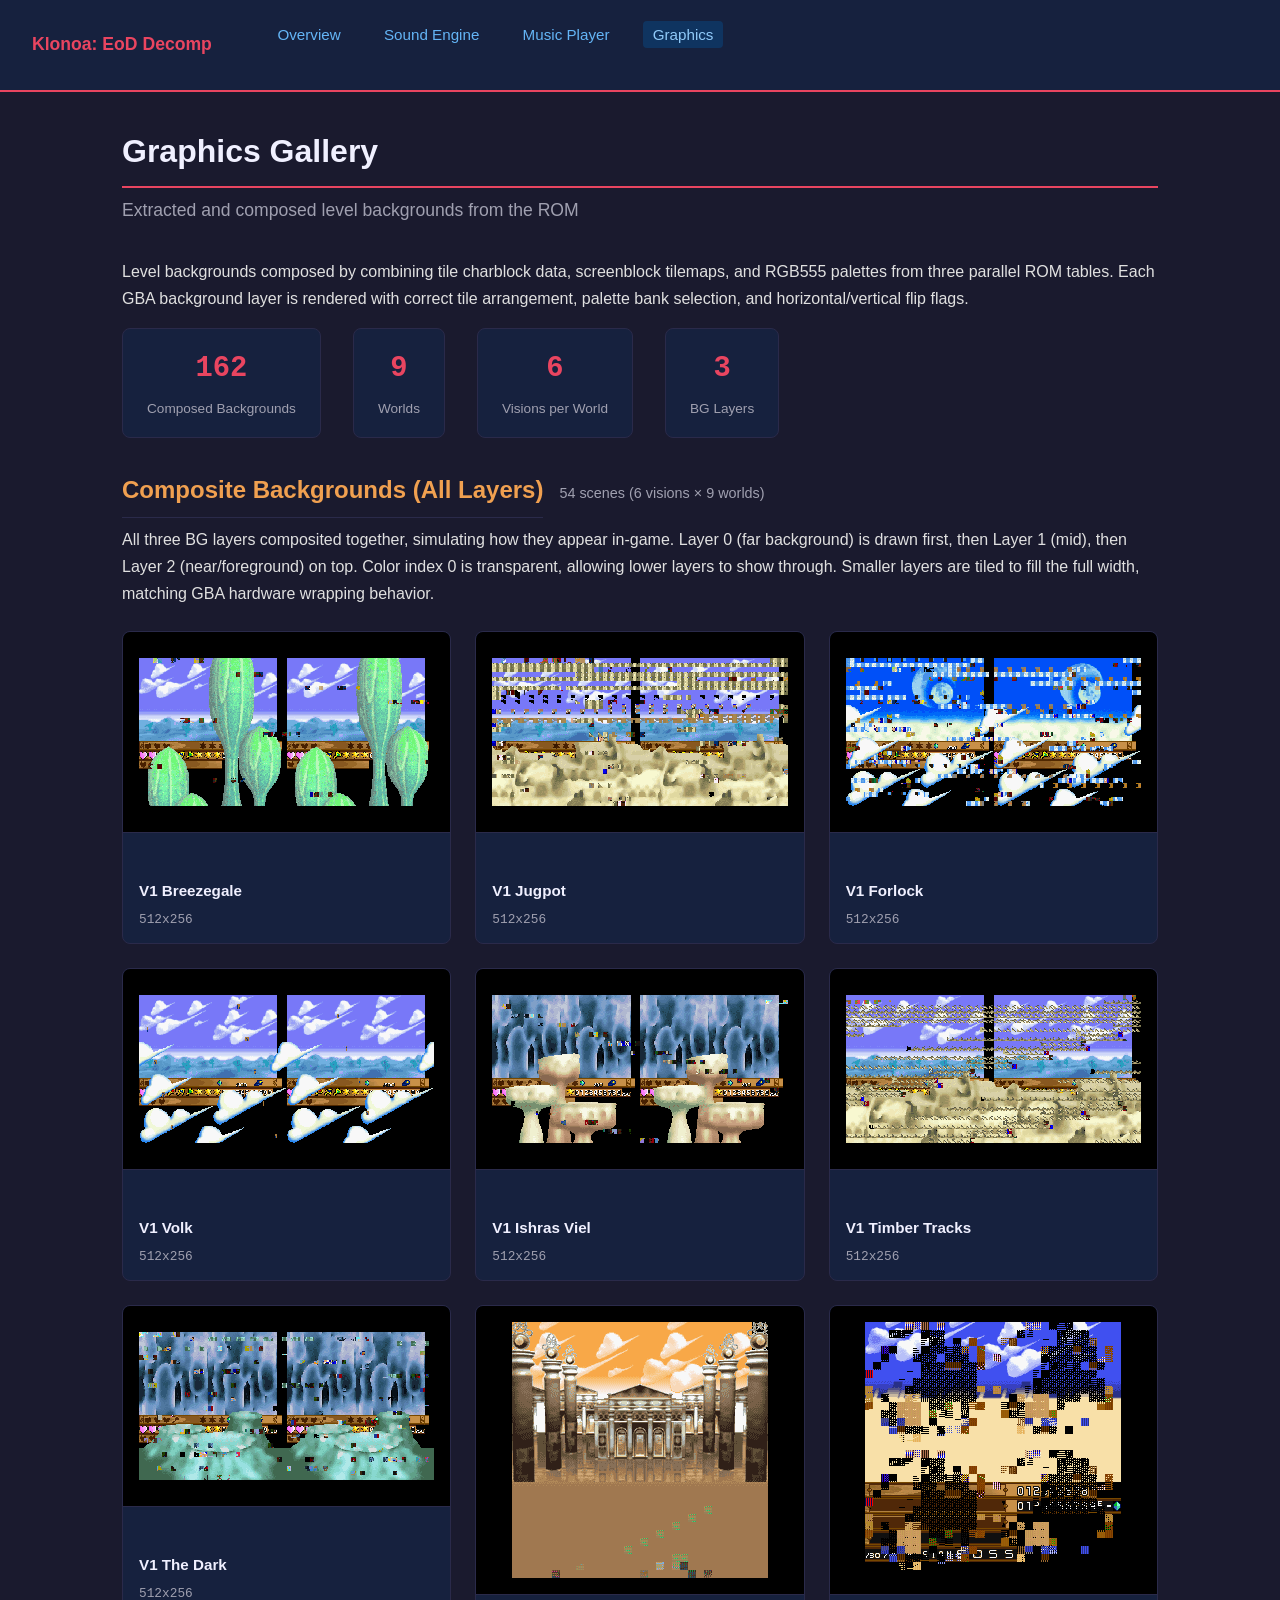
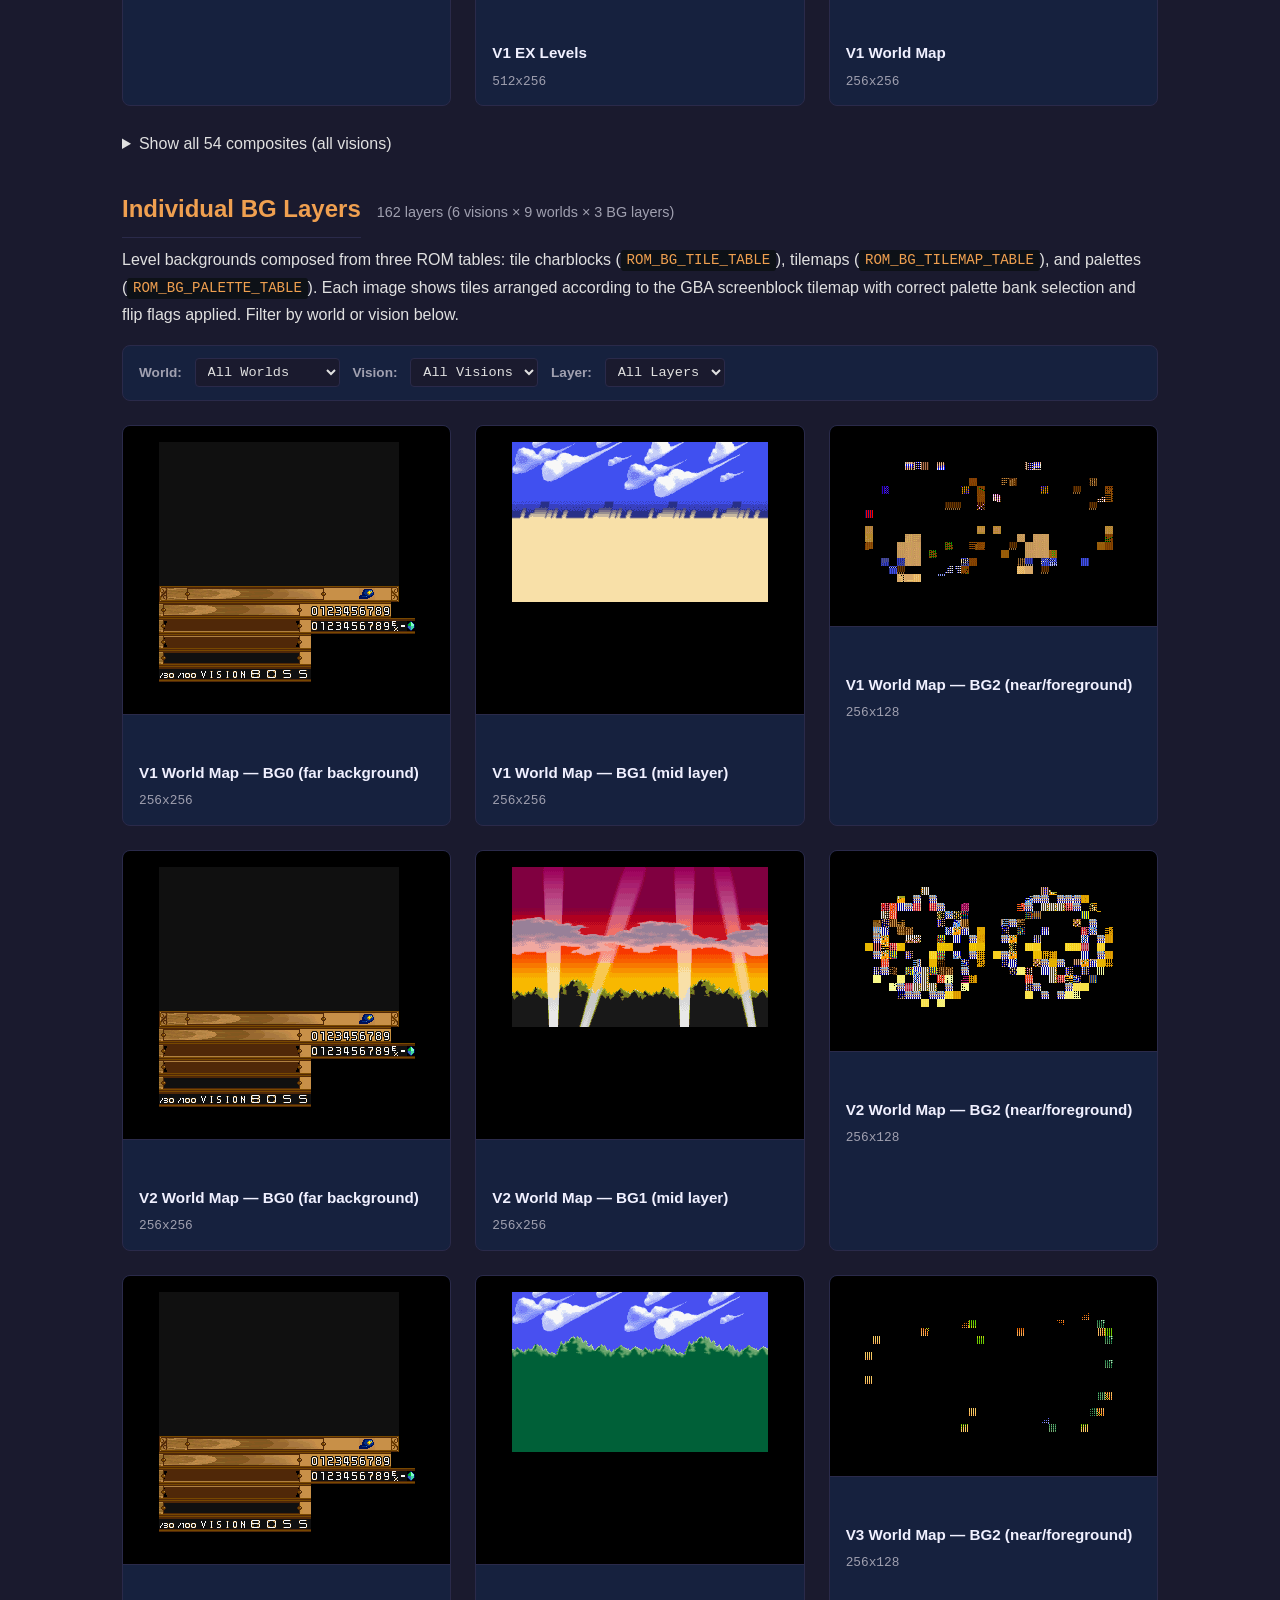
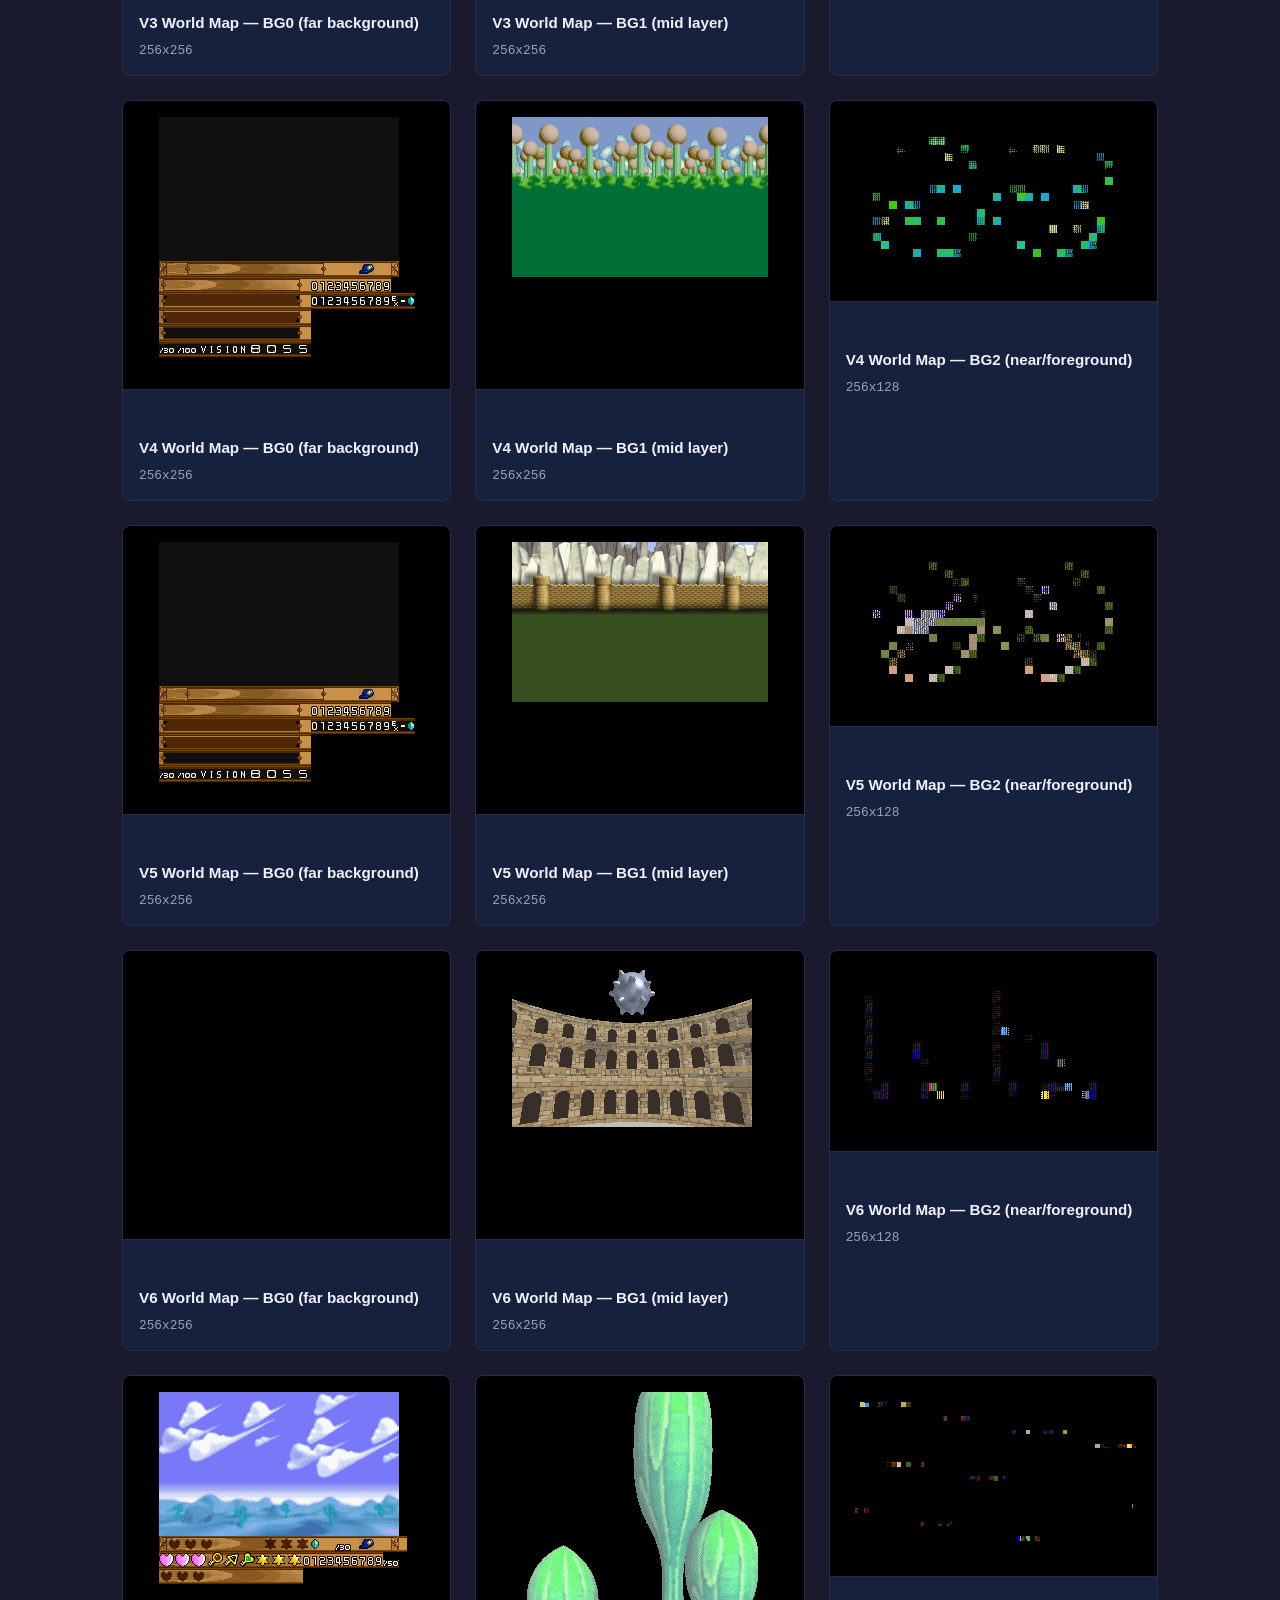
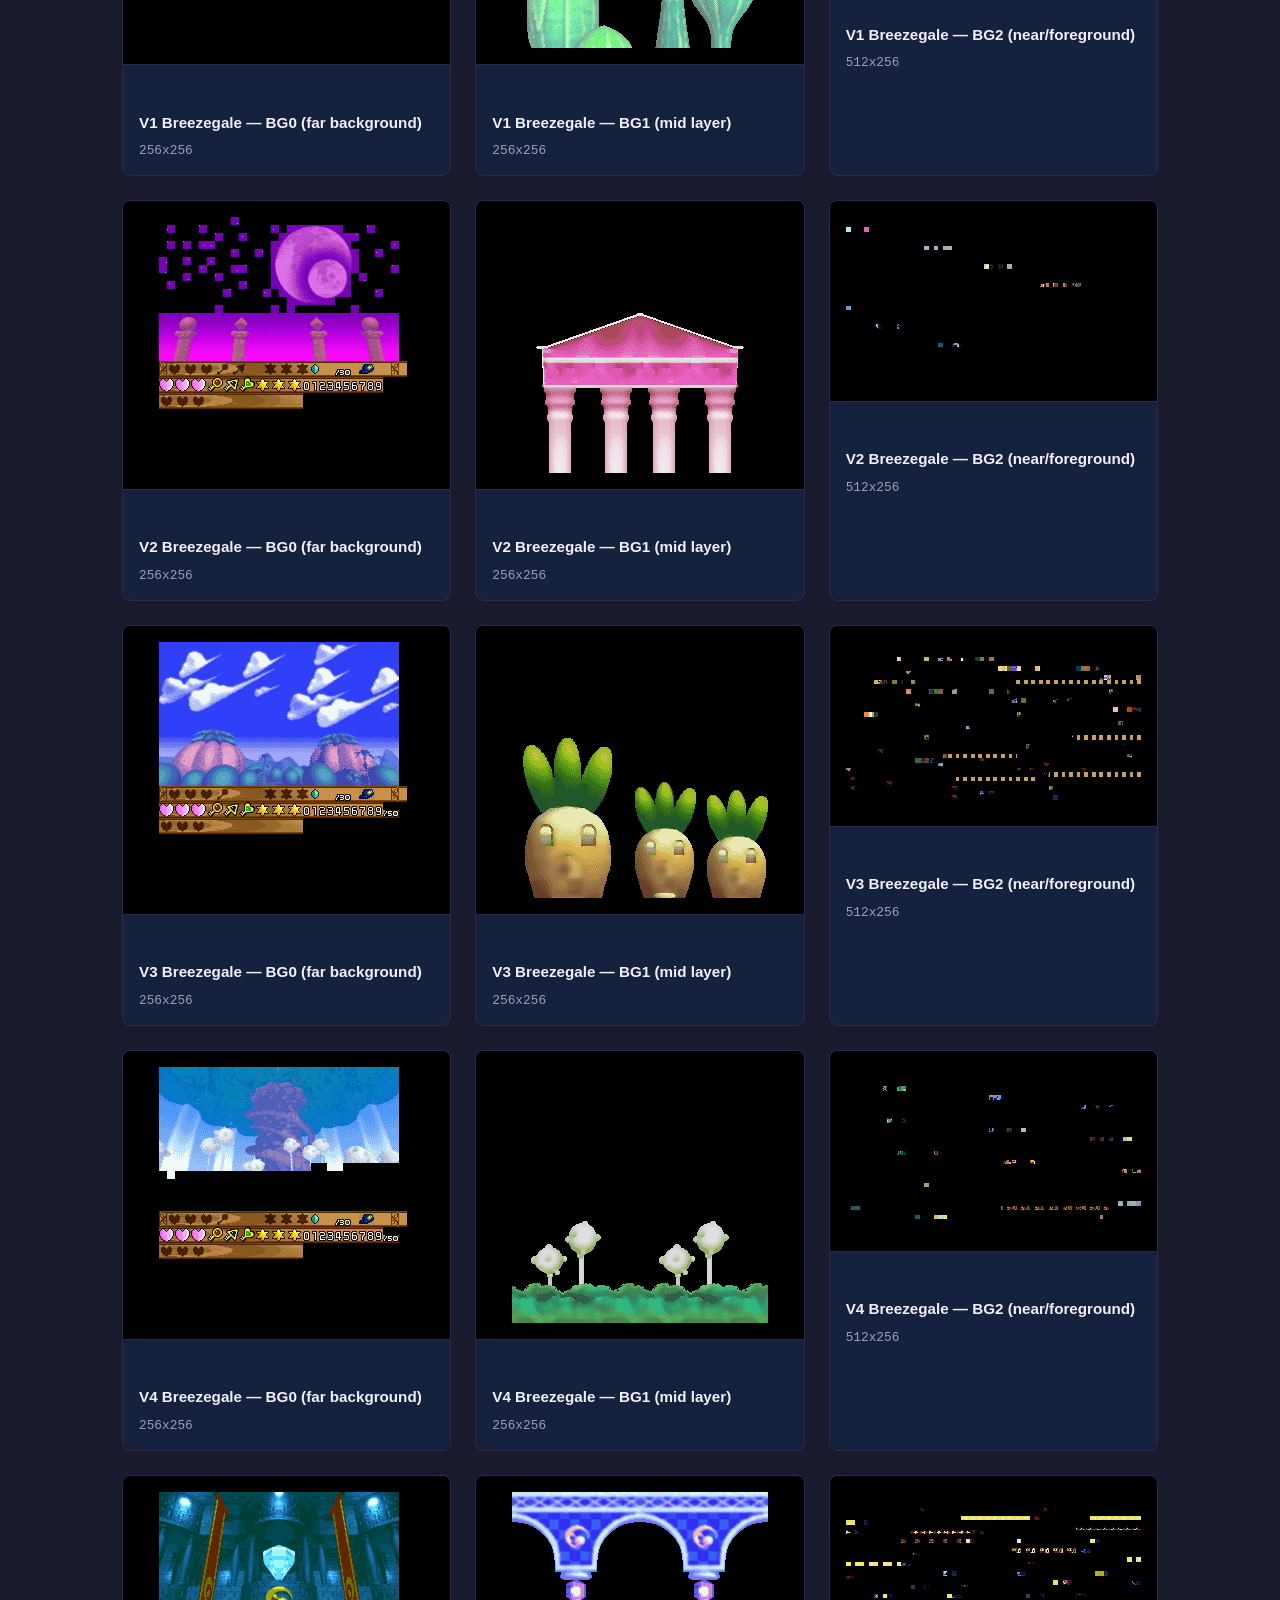
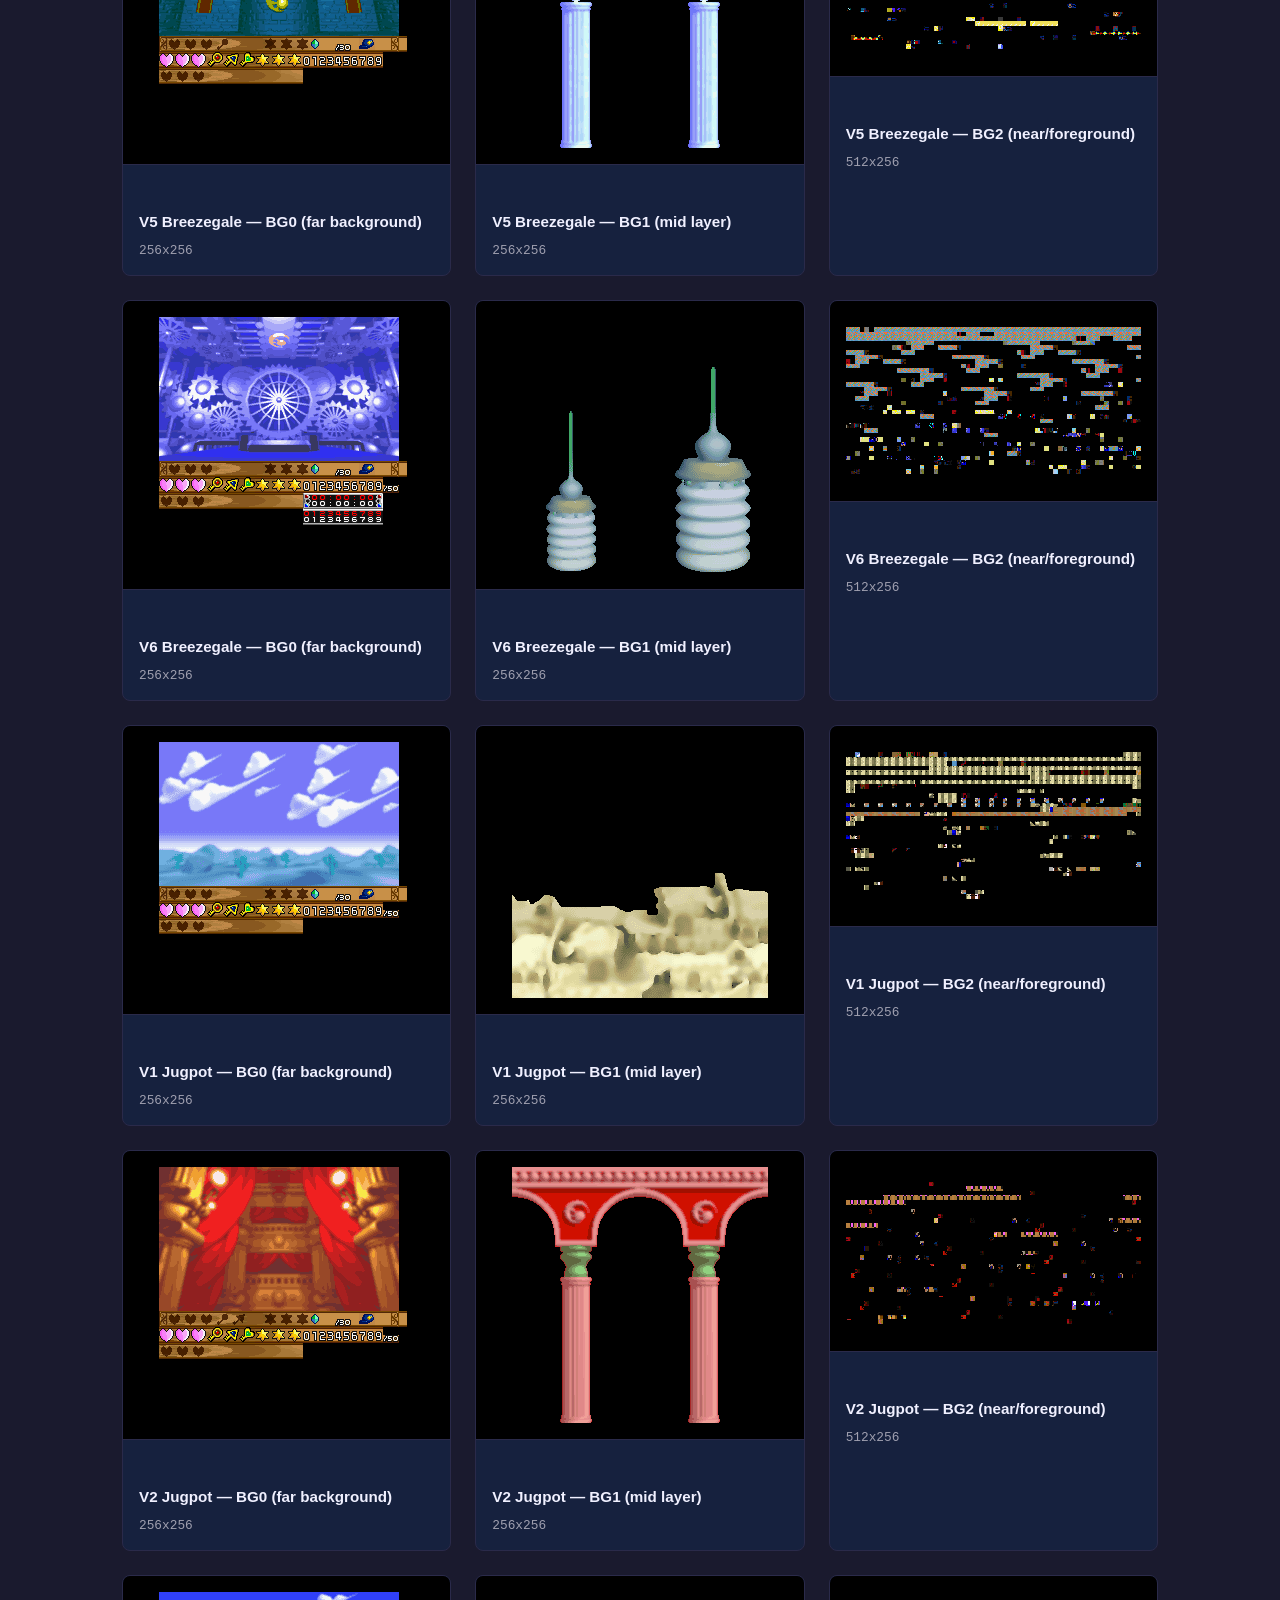
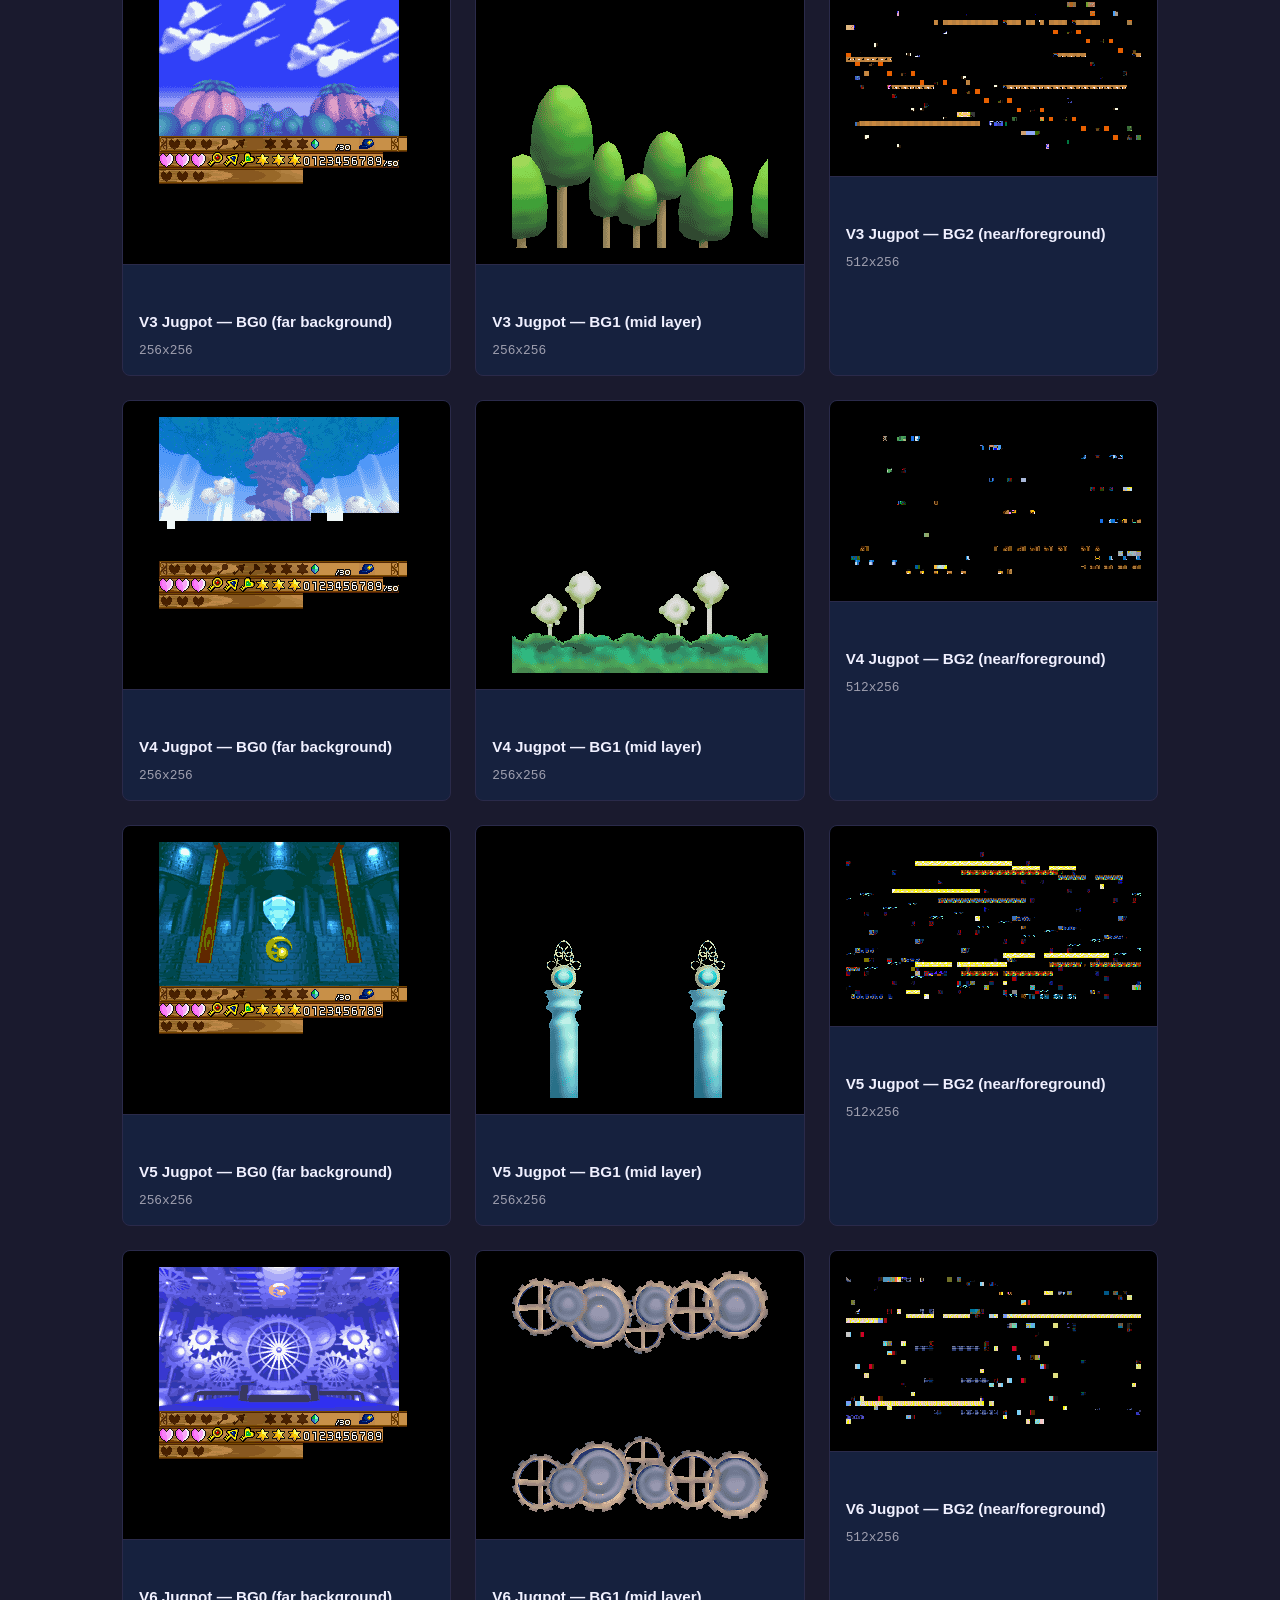
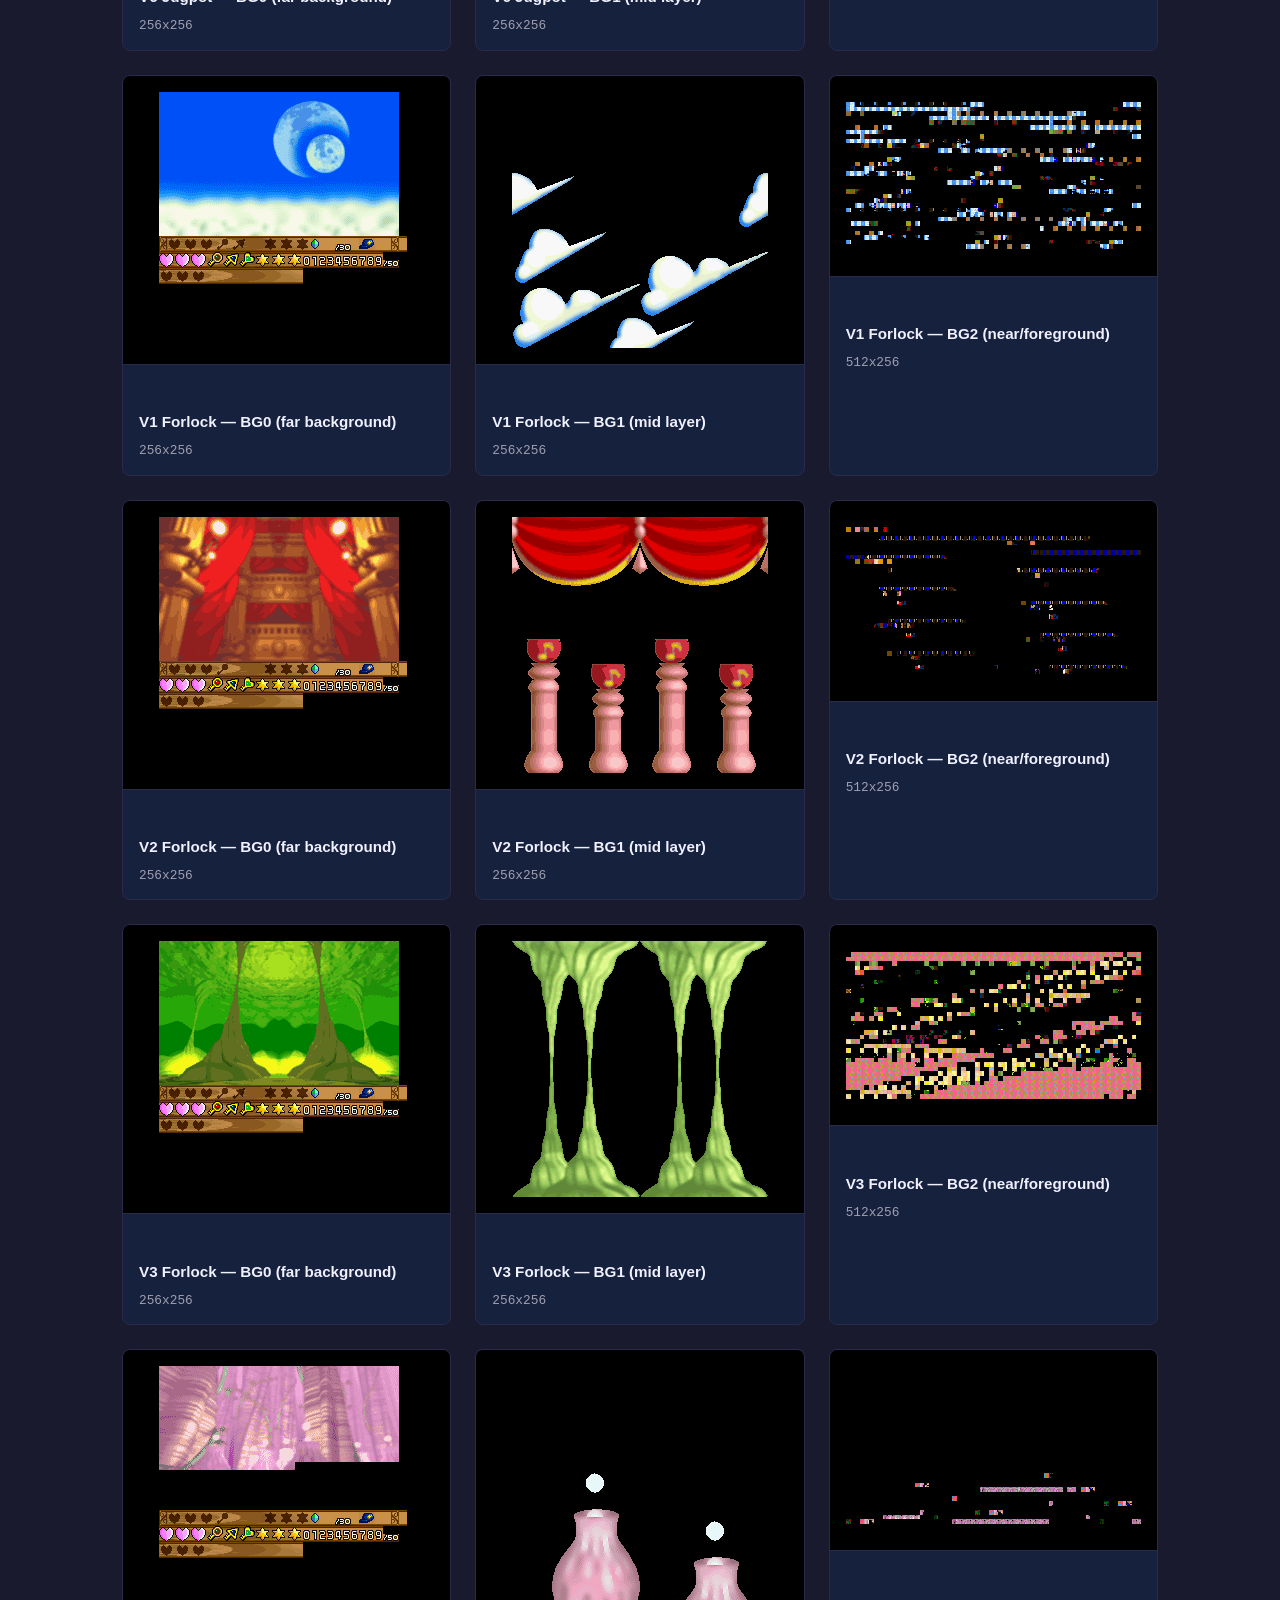
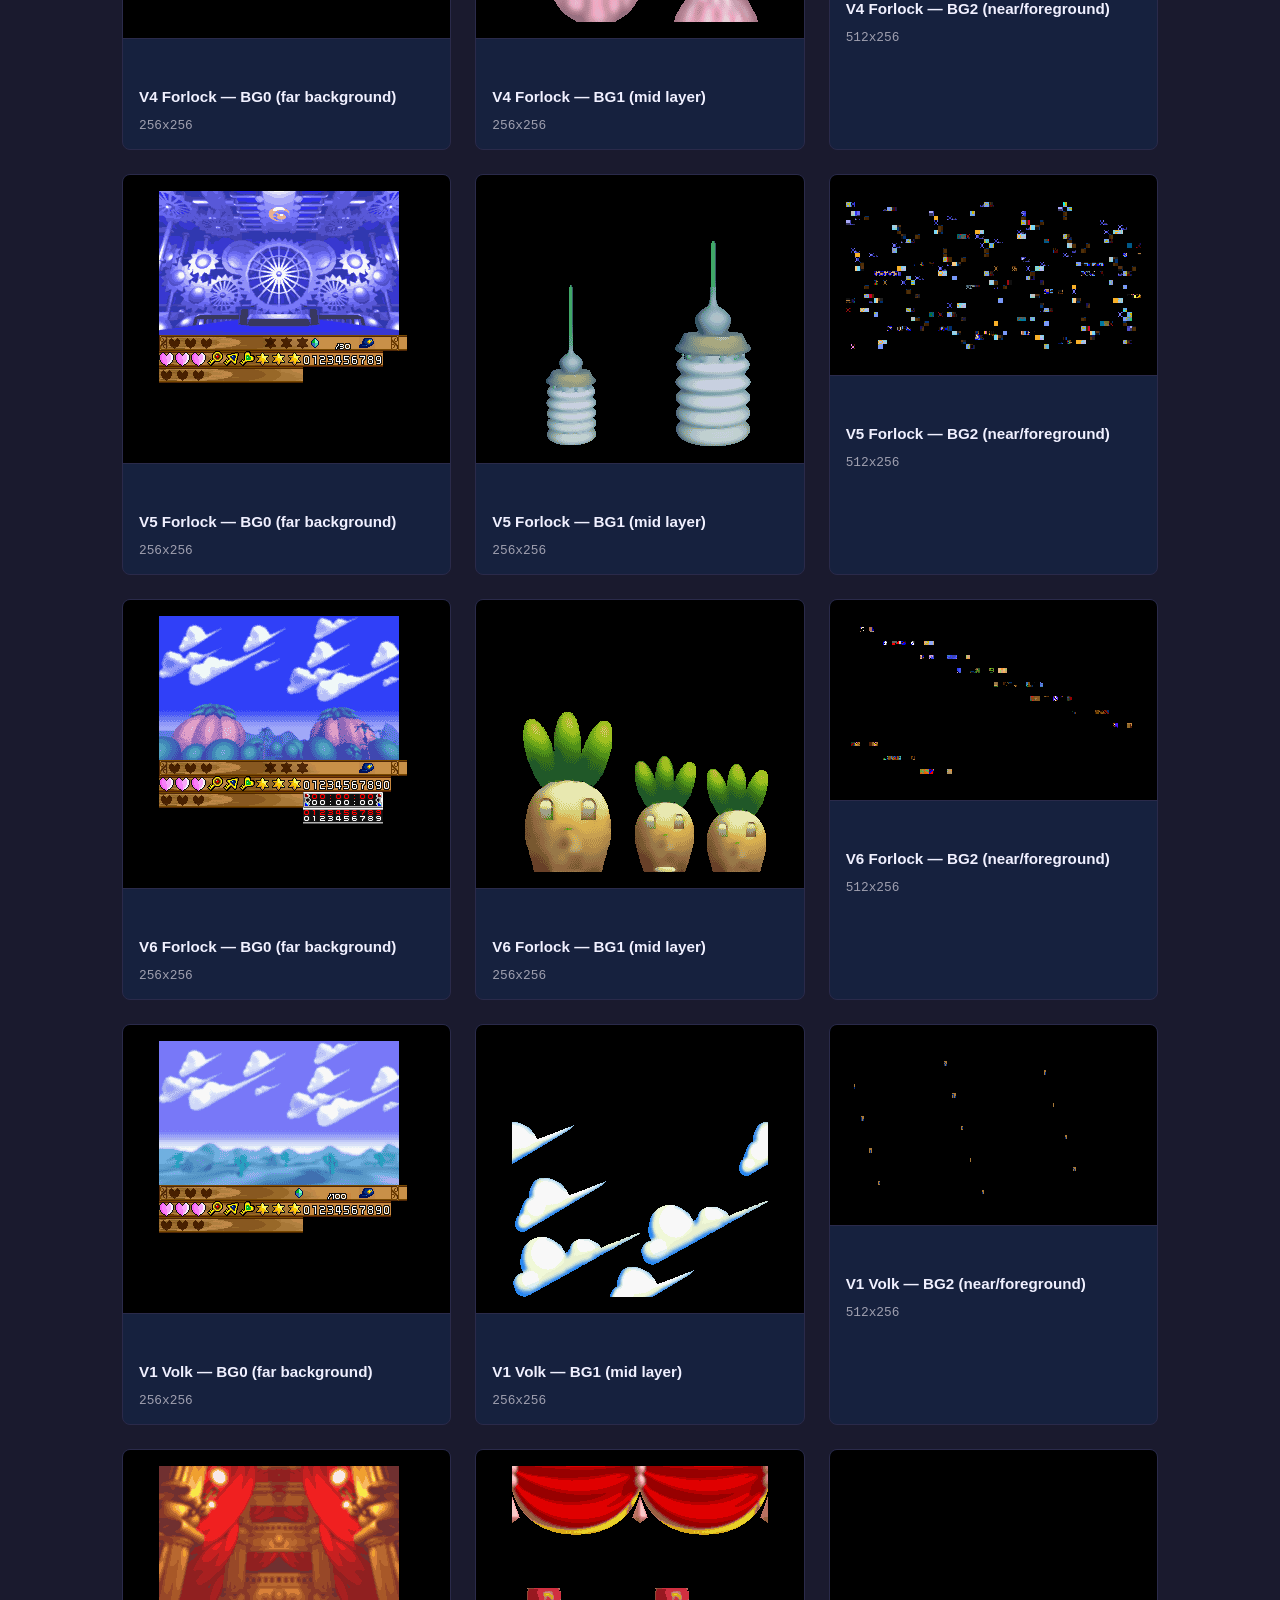
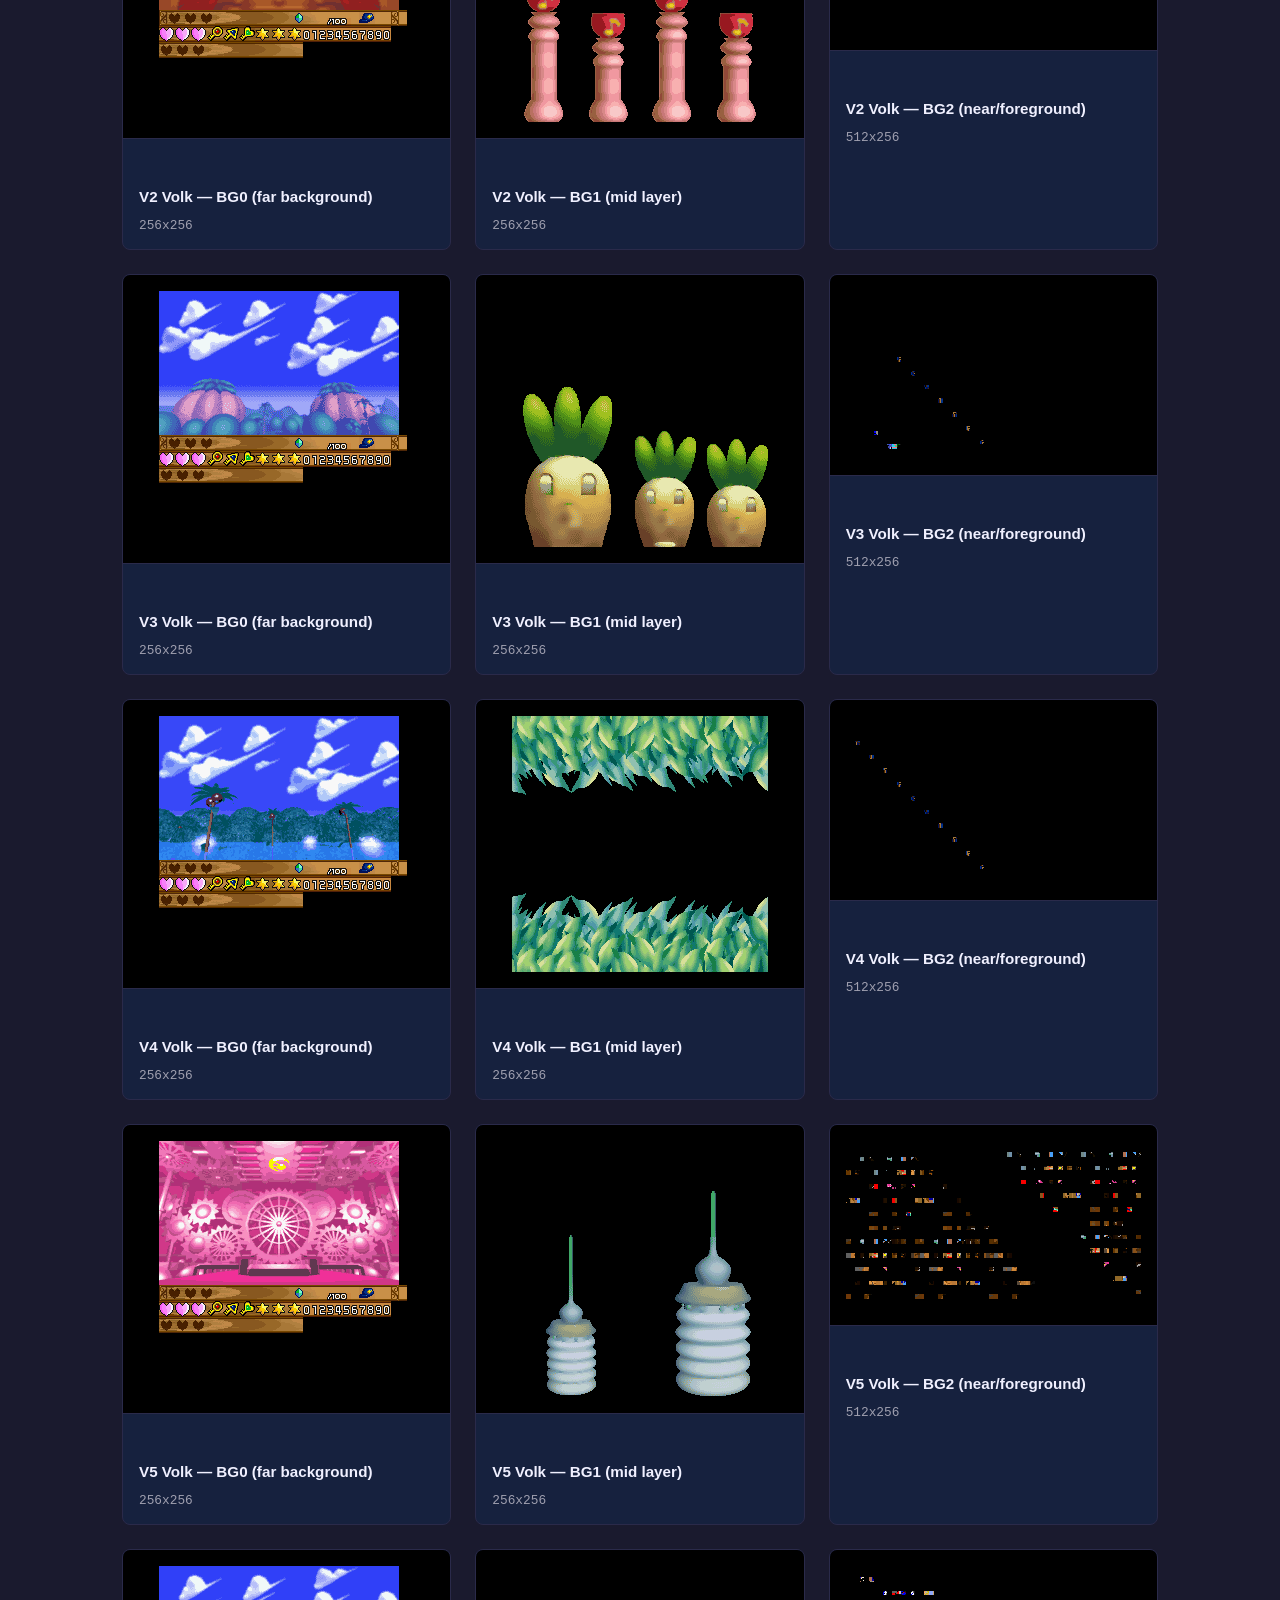
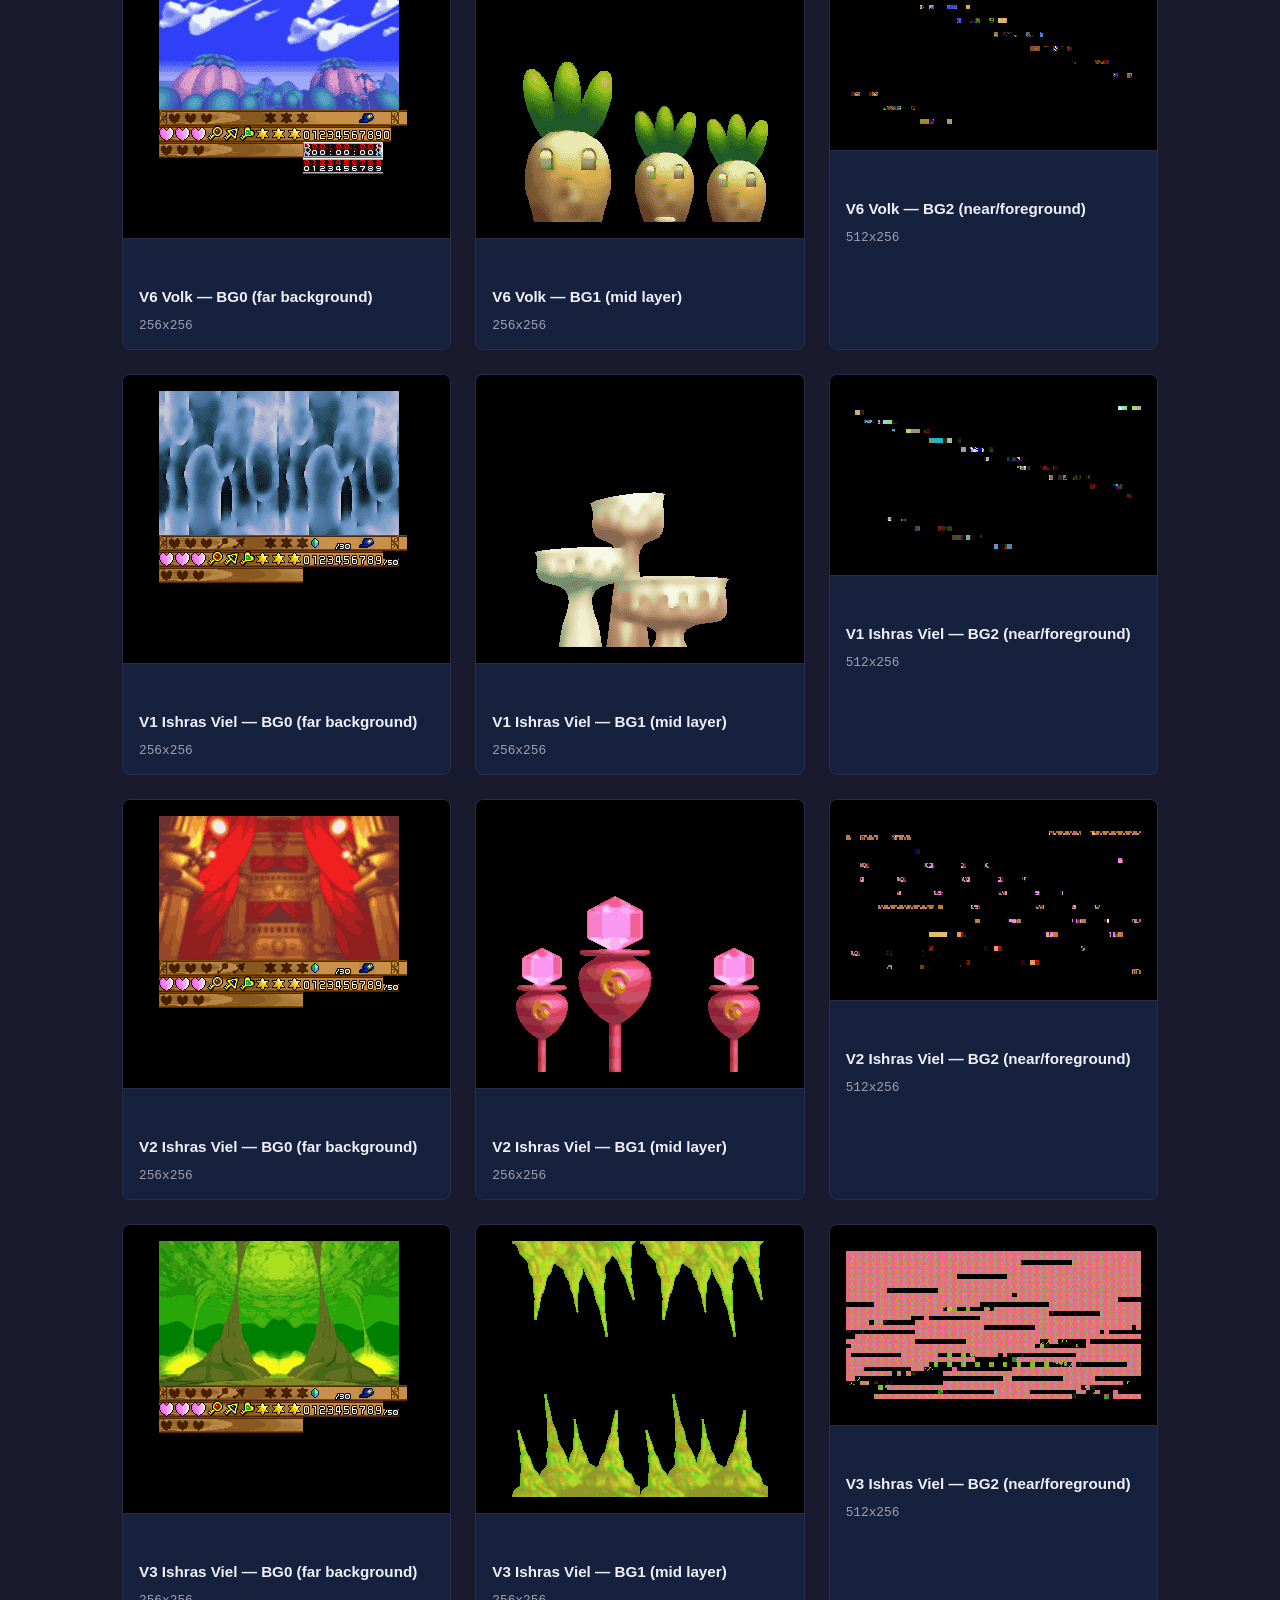
==== commit 2ceb1614: "Add 54 composite backgrounds (all BG layers overlaid) Composite images show all three GBA background" ====
--- a/gallery.html
+++ b/gallery.html
@@ -241,7 +241,108 @@
 
 
         <div class="section-header">
-            <h2>Composed Level Backgrounds</h2>
+            <h2>Composite Backgrounds (All Layers)</h2>
+            <span class="count">54 scenes (6 visions &times; 9 worlds)</span>
+        </div>
+        <p>
+            All three BG layers composited together, simulating how they appear
+            in-game. Layer 0 (far background) is drawn first, then Layer 1 (mid),
+            then Layer 2 (near/foreground) on top. Color index 0 is transparent,
+            allowing lower layers to show through. Smaller layers are tiled to fill
+            the full width, matching GBA hardware wrapping behavior.
+        </p>
+
+        <div class="gallery-grid" id="composite-gallery">
+            <div class="gallery-card" data-world="1">
+                <div class="preview" onclick="openLightbox('gallery/composites/v1_breezegale.png')">
+                    <img src="gallery/composites/v1_breezegale.png" alt="V1 Breezegale" loading="lazy">
+                </div>
+                <div class="info">
+                    <h3>V1 Breezegale</h3>
+                    <div class="meta"><span>512x256</span></div>
+                </div>
+            </div>
+            <div class="gallery-card" data-world="2">
+                <div class="preview" onclick="openLightbox('gallery/composites/v1_jugpot.png')">
+                    <img src="gallery/composites/v1_jugpot.png" alt="V1 Jugpot" loading="lazy">
+                </div>
+                <div class="info">
+                    <h3>V1 Jugpot</h3>
+                    <div class="meta"><span>512x256</span></div>
+                </div>
+            </div>
+            <div class="gallery-card" data-world="3">
+                <div class="preview" onclick="openLightbox('gallery/composites/v1_forlock.png')">
+                    <img src="gallery/composites/v1_forlock.png" alt="V1 Forlock" loading="lazy">
+                </div>
+                <div class="info">
+                    <h3>V1 Forlock</h3>
+                    <div class="meta"><span>512x256</span></div>
+                </div>
+            </div>
+            <div class="gallery-card" data-world="4">
+                <div class="preview" onclick="openLightbox('gallery/composites/v1_volk.png')">
+                    <img src="gallery/composites/v1_volk.png" alt="V1 Volk" loading="lazy">
+                </div>
+                <div class="info">
+                    <h3>V1 Volk</h3>
+                    <div class="meta"><span>512x256</span></div>
+                </div>
+            </div>
+            <div class="gallery-card" data-world="5">
+                <div class="preview" onclick="openLightbox('gallery/composites/v1_ishras_viel.png')">
+                    <img src="gallery/composites/v1_ishras_viel.png" alt="V1 Ishras Viel" loading="lazy">
+                </div>
+                <div class="info">
+                    <h3>V1 Ishras Viel</h3>
+                    <div class="meta"><span>512x256</span></div>
+                </div>
+            </div>
+            <div class="gallery-card" data-world="6">
+                <div class="preview" onclick="openLightbox('gallery/composites/v1_timber_tracks.png')">
+                    <img src="gallery/composites/v1_timber_tracks.png" alt="V1 Timber Tracks" loading="lazy">
+                </div>
+                <div class="info">
+                    <h3>V1 Timber Tracks</h3>
+                    <div class="meta"><span>512x256</span></div>
+                </div>
+            </div>
+            <div class="gallery-card" data-world="7">
+                <div class="preview" onclick="openLightbox('gallery/composites/v1_the_dark.png')">
+                    <img src="gallery/composites/v1_the_dark.png" alt="V1 The Dark" loading="lazy">
+                </div>
+                <div class="info">
+                    <h3>V1 The Dark</h3>
+                    <div class="meta"><span>512x256</span></div>
+                </div>
+            </div>
+            <div class="gallery-card" data-world="8">
+                <div class="preview" onclick="openLightbox('gallery/composites/v1_ex_levels.png')">
+                    <img src="gallery/composites/v1_ex_levels.png" alt="V1 EX Levels" loading="lazy">
+                </div>
+                <div class="info">
+                    <h3>V1 EX Levels</h3>
+                    <div class="meta"><span>512x256</span></div>
+                </div>
+            </div>
+            <div class="gallery-card" data-world="0">
+                <div class="preview" onclick="openLightbox('gallery/composites/v1_world_map.png')">
+                    <img src="gallery/composites/v1_world_map.png" alt="V1 World Map" loading="lazy">
+                </div>
+                <div class="info">
+                    <h3>V1 World Map</h3>
+                    <div class="meta"><span>256x256</span></div>
+                </div>
+            </div>
+        </div>
+
+        <details>
+            <summary>Show all 54 composites (all visions)</summary>
+            <div class="gallery-grid">
+        </details>
+
+        <div class="section-header">
+            <h2>Individual BG Layers</h2>
             <span class="count">162 layers (6 visions &times; 9 worlds &times; 3 BG layers)</span>
         </div>
         <p>
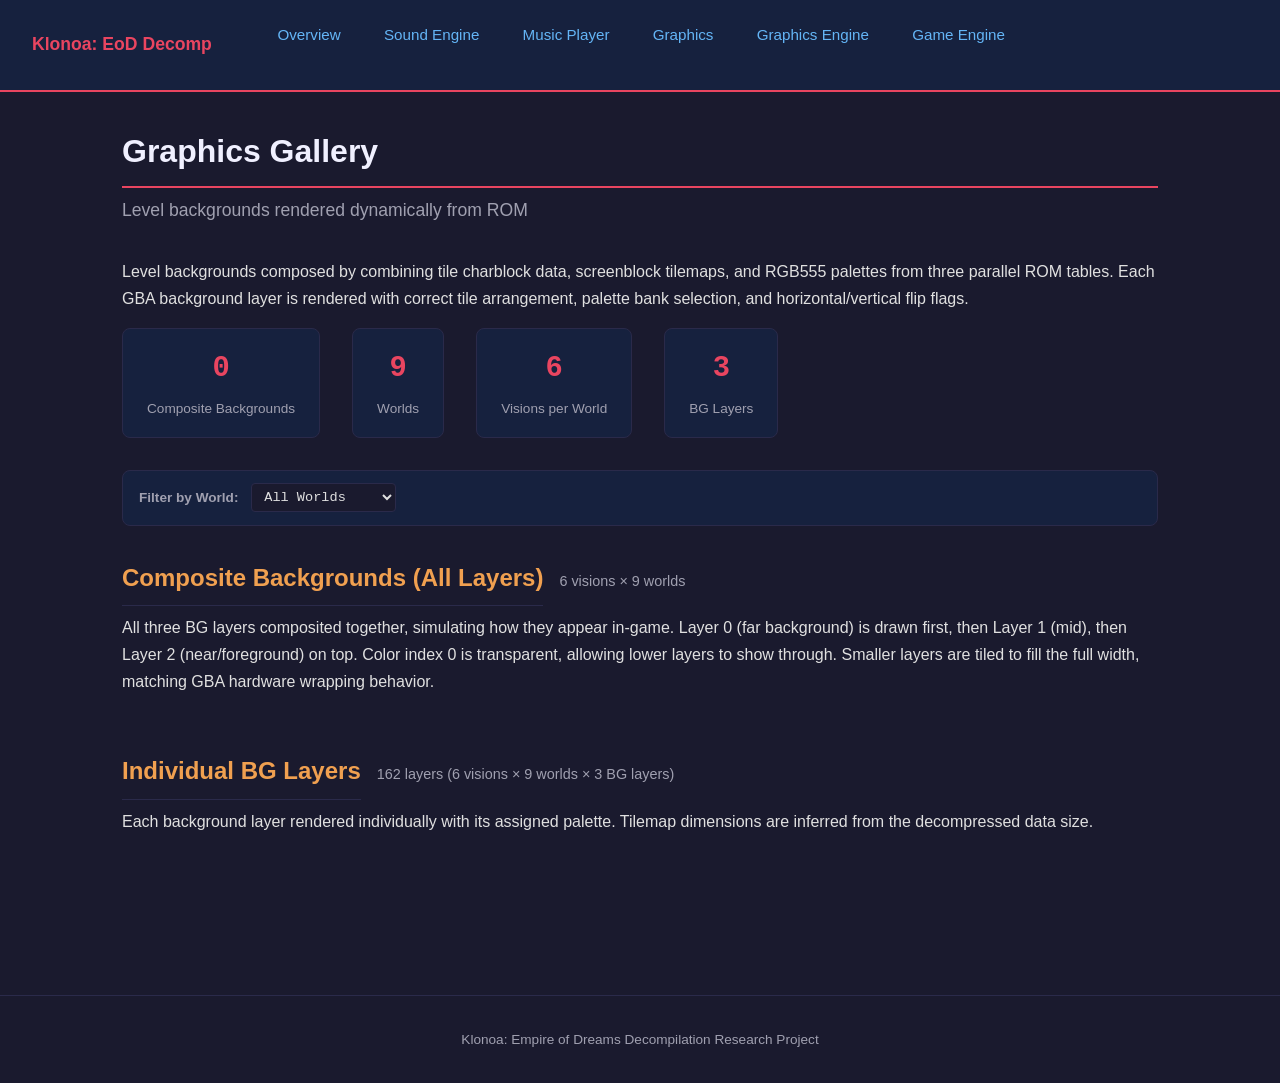
==== commit 1cfe907f: "Add Game Engine architecture page New comprehensive page documenting the complete game architecture " ====
--- a/gallery.html
+++ b/gallery.html
@@ -52,6 +52,7 @@
             font-size: 0.95rem;
             color: var(--text-heading);
             margin-bottom: 0.3rem;
+            margin-top: 0;
         }
 
         .gallery-card .info .meta {
@@ -60,38 +61,8 @@
             font-family: var(--mono);
         }
 
-        .gallery-card .info .meta span {
-            display: inline-block;
-            margin-right: 1rem;
-        }
-
-        .palette-grid {
-            display: grid;
-            grid-template-columns: repeat(auto-fill, minmax(200px, 1fr));
-            gap: 1rem;
-            margin: 1.5rem 0;
-        }
-
-        .palette-card {
-            background: var(--bg-secondary);
-            border: 1px solid var(--border);
-            border-radius: 8px;
-            overflow: hidden;
-            padding: 0.8rem;
-        }
-
-        .palette-card img {
-            width: 100%;
-            image-rendering: pixelated;
-            image-rendering: crisp-edges;
-            border-radius: 4px;
-        }
-
-        .palette-card .info {
-            margin-top: 0.5rem;
-            font-size: 0.85rem;
-            color: var(--text-secondary);
-            font-family: var(--mono);
+        .gallery-card.hidden {
+            display: none;
         }
 
         .section-header {
@@ -165,10 +136,6 @@
             padding: 0.3rem 0.5rem;
             font-family: var(--mono);
             font-size: 0.85rem;
-        }
-
-        .gallery-card.hidden {
-            display: none;
         }
 
         /* Lightbox */
@@ -205,13 +172,17 @@
             <li><a href="index.html">Overview</a></li>
             <li><a href="sound.html">Sound Engine</a></li>
             <li><a href="music.html">Music Player</a></li>
-            <li><a href="gallery.html" class="active">Graphics</a></li>
+            <li><a href="gallery.html">Graphics</a></li>
+            <li><a href="graphics-engine.html">Graphics Engine</a></li>
+            <li><a href="game-engine.html">Game Engine</a></li>
         </ul>
     </nav>
 
-    <div class="container">
+    <div id="rom-picker"></div>
+
+    <div class="container" id="content">
         <h1>Graphics Gallery</h1>
-        <p class="subtitle">Extracted and composed level backgrounds from the ROM</p>
+        <p class="subtitle">Level backgrounds rendered dynamically from ROM</p>
 
         <p>
             Level backgrounds composed by combining tile charblock data, screenblock
@@ -222,8 +193,8 @@
 
         <div class="stats-row">
             <div class="stat-box">
-                <div class="value">162</div>
-                <div class="label">Composed Backgrounds</div>
+                <div class="value" id="composite-count">0</div>
+                <div class="label">Composite Backgrounds</div>
             </div>
             <div class="stat-box">
                 <div class="value">9</div>
@@ -239,125 +210,10 @@
             </div>
         </div>
 
-
-        <div class="section-header">
-            <h2>Composite Backgrounds (All Layers)</h2>
-            <span class="count">54 scenes (6 visions &times; 9 worlds)</span>
-        </div>
-        <p>
-            All three BG layers composited together, simulating how they appear
-            in-game. Layer 0 (far background) is drawn first, then Layer 1 (mid),
-            then Layer 2 (near/foreground) on top. Color index 0 is transparent,
-            allowing lower layers to show through. Smaller layers are tiled to fill
-            the full width, matching GBA hardware wrapping behavior.
-        </p>
-
-        <div class="gallery-grid" id="composite-gallery">
-            <div class="gallery-card" data-world="1">
-                <div class="preview" onclick="openLightbox('gallery/composites/v1_breezegale.png')">
-                    <img src="gallery/composites/v1_breezegale.png" alt="V1 Breezegale" loading="lazy">
-                </div>
-                <div class="info">
-                    <h3>V1 Breezegale</h3>
-                    <div class="meta"><span>512x256</span></div>
-                </div>
-            </div>
-            <div class="gallery-card" data-world="2">
-                <div class="preview" onclick="openLightbox('gallery/composites/v1_jugpot.png')">
-                    <img src="gallery/composites/v1_jugpot.png" alt="V1 Jugpot" loading="lazy">
-                </div>
-                <div class="info">
-                    <h3>V1 Jugpot</h3>
-                    <div class="meta"><span>512x256</span></div>
-                </div>
-            </div>
-            <div class="gallery-card" data-world="3">
-                <div class="preview" onclick="openLightbox('gallery/composites/v1_forlock.png')">
-                    <img src="gallery/composites/v1_forlock.png" alt="V1 Forlock" loading="lazy">
-                </div>
-                <div class="info">
-                    <h3>V1 Forlock</h3>
-                    <div class="meta"><span>512x256</span></div>
-                </div>
-            </div>
-            <div class="gallery-card" data-world="4">
-                <div class="preview" onclick="openLightbox('gallery/composites/v1_volk.png')">
-                    <img src="gallery/composites/v1_volk.png" alt="V1 Volk" loading="lazy">
-                </div>
-                <div class="info">
-                    <h3>V1 Volk</h3>
-                    <div class="meta"><span>512x256</span></div>
-                </div>
-            </div>
-            <div class="gallery-card" data-world="5">
-                <div class="preview" onclick="openLightbox('gallery/composites/v1_ishras_viel.png')">
-                    <img src="gallery/composites/v1_ishras_viel.png" alt="V1 Ishras Viel" loading="lazy">
-                </div>
-                <div class="info">
-                    <h3>V1 Ishras Viel</h3>
-                    <div class="meta"><span>512x256</span></div>
-                </div>
-            </div>
-            <div class="gallery-card" data-world="6">
-                <div class="preview" onclick="openLightbox('gallery/composites/v1_timber_tracks.png')">
-                    <img src="gallery/composites/v1_timber_tracks.png" alt="V1 Timber Tracks" loading="lazy">
-                </div>
-                <div class="info">
-                    <h3>V1 Timber Tracks</h3>
-                    <div class="meta"><span>512x256</span></div>
-                </div>
-            </div>
-            <div class="gallery-card" data-world="7">
-                <div class="preview" onclick="openLightbox('gallery/composites/v1_the_dark.png')">
-                    <img src="gallery/composites/v1_the_dark.png" alt="V1 The Dark" loading="lazy">
-                </div>
-                <div class="info">
-                    <h3>V1 The Dark</h3>
-                    <div class="meta"><span>512x256</span></div>
-                </div>
-            </div>
-            <div class="gallery-card" data-world="8">
-                <div class="preview" onclick="openLightbox('gallery/composites/v1_ex_levels.png')">
-                    <img src="gallery/composites/v1_ex_levels.png" alt="V1 EX Levels" loading="lazy">
-                </div>
-                <div class="info">
-                    <h3>V1 EX Levels</h3>
-                    <div class="meta"><span>512x256</span></div>
-                </div>
-            </div>
-            <div class="gallery-card" data-world="0">
-                <div class="preview" onclick="openLightbox('gallery/composites/v1_world_map.png')">
-                    <img src="gallery/composites/v1_world_map.png" alt="V1 World Map" loading="lazy">
-                </div>
-                <div class="info">
-                    <h3>V1 World Map</h3>
-                    <div class="meta"><span>256x256</span></div>
-                </div>
-            </div>
-        </div>
-
-        <details>
-            <summary>Show all 54 composites (all visions)</summary>
-            <div class="gallery-grid">
-        </details>
-
-        <div class="section-header">
-            <h2>Individual BG Layers</h2>
-            <span class="count">162 layers (6 visions &times; 9 worlds &times; 3 BG layers)</span>
-        </div>
-        <p>
-            Level backgrounds composed from three ROM tables: tile charblocks
-            (<code>ROM_BG_TILE_TABLE</code>), tilemaps (<code>ROM_BG_TILEMAP_TABLE</code>),
-            and palettes (<code>ROM_BG_PALETTE_TABLE</code>). Each image shows tiles
-            arranged according to the GBA screenblock tilemap with correct palette
-            bank selection and flip flags applied. Filter by world or vision below.
-        </p>
-
         <div class="filter-bar">
-            <label>World:</label>
-            <select id="world-filter" onchange="filterBackgrounds()">
+            <label for="filter-world">Filter by World:</label>
+            <select id="filter-world">
                 <option value="all">All Worlds</option>
-
                 <option value="0">World Map</option>
                 <option value="1">Breezegale</option>
                 <option value="2">Jugpot</option>
@@ -367,2321 +223,37 @@
                 <option value="6">Timber Tracks</option>
                 <option value="7">The Dark</option>
                 <option value="8">EX Levels</option>
-
             </select>
-            <label>Vision:</label>
-            <select id="vision-filter" onchange="filterBackgrounds()">
-                <option value="all">All Visions</option>
-                <option value="1">Vision 1</option>
-                <option value="2">Vision 2</option>
-                <option value="3">Vision 3</option>
-                <option value="4">Vision 4</option>
-                <option value="5">Vision 5</option>
-                <option value="6">Vision 6</option>
-            </select>
-            <label>Layer:</label>
-            <select id="layer-filter" onchange="filterBackgrounds()">
-                <option value="all">All Layers</option>
-                <option value="0">BG0 (far)</option>
-                <option value="1">BG1 (mid)</option>
-                <option value="2">BG2 (near)</option>
-            </select>
-        </div>
-
-        <div class="gallery-grid" id="bg-gallery">
-
-
-            <div class="gallery-card bg-card" data-world="0" data-vision="1" data-layer="0">
-                <div class="preview" onclick="openLightbox('gallery/backgrounds/v1_world_map_L0.png')">
-                    <img src="gallery/backgrounds/v1_world_map_L0.png" alt="V1 World Map — BG0 (far background)" loading="lazy">
-                </div>
-                <div class="info">
-                    <h3>V1 World Map — BG0 (far background)</h3>
-                    <div class="meta">
-                        <span>256x256</span>
-                    </div>
-                </div>
-            </div>
-
-            <div class="gallery-card bg-card" data-world="0" data-vision="1" data-layer="1">
-                <div class="preview" onclick="openLightbox('gallery/backgrounds/v1_world_map_L1.png')">
-                    <img src="gallery/backgrounds/v1_world_map_L1.png" alt="V1 World Map — BG1 (mid layer)" loading="lazy">
-                </div>
-                <div class="info">
-                    <h3>V1 World Map — BG1 (mid layer)</h3>
-                    <div class="meta">
-                        <span>256x256</span>
-                    </div>
-                </div>
-            </div>
-
-            <div class="gallery-card bg-card" data-world="0" data-vision="1" data-layer="2">
-                <div class="preview" onclick="openLightbox('gallery/backgrounds/v1_world_map_L2.png')">
-                    <img src="gallery/backgrounds/v1_world_map_L2.png" alt="V1 World Map — BG2 (near/foreground)" loading="lazy">
-                </div>
-                <div class="info">
-                    <h3>V1 World Map — BG2 (near/foreground)</h3>
-                    <div class="meta">
-                        <span>256x128</span>
-                    </div>
-                </div>
-            </div>
-
-            <div class="gallery-card bg-card" data-world="0" data-vision="2" data-layer="0">
-                <div class="preview" onclick="openLightbox('gallery/backgrounds/v2_world_map_L0.png')">
-                    <img src="gallery/backgrounds/v2_world_map_L0.png" alt="V2 World Map — BG0 (far background)" loading="lazy">
-                </div>
-                <div class="info">
-                    <h3>V2 World Map — BG0 (far background)</h3>
-                    <div class="meta">
-                        <span>256x256</span>
-                    </div>
-                </div>
-            </div>
-
-            <div class="gallery-card bg-card" data-world="0" data-vision="2" data-layer="1">
-                <div class="preview" onclick="openLightbox('gallery/backgrounds/v2_world_map_L1.png')">
-                    <img src="gallery/backgrounds/v2_world_map_L1.png" alt="V2 World Map — BG1 (mid layer)" loading="lazy">
-                </div>
-                <div class="info">
-                    <h3>V2 World Map — BG1 (mid layer)</h3>
-                    <div class="meta">
-                        <span>256x256</span>
-                    </div>
-                </div>
-            </div>
-
-            <div class="gallery-card bg-card" data-world="0" data-vision="2" data-layer="2">
-                <div class="preview" onclick="openLightbox('gallery/backgrounds/v2_world_map_L2.png')">
-                    <img src="gallery/backgrounds/v2_world_map_L2.png" alt="V2 World Map — BG2 (near/foreground)" loading="lazy">
-                </div>
-                <div class="info">
-                    <h3>V2 World Map — BG2 (near/foreground)</h3>
-                    <div class="meta">
-                        <span>256x128</span>
-                    </div>
-                </div>
-            </div>
-
-            <div class="gallery-card bg-card" data-world="0" data-vision="3" data-layer="0">
-                <div class="preview" onclick="openLightbox('gallery/backgrounds/v3_world_map_L0.png')">
-                    <img src="gallery/backgrounds/v3_world_map_L0.png" alt="V3 World Map — BG0 (far background)" loading="lazy">
-                </div>
-                <div class="info">
-                    <h3>V3 World Map — BG0 (far background)</h3>
-                    <div class="meta">
-                        <span>256x256</span>
-                    </div>
-                </div>
-            </div>
-
-            <div class="gallery-card bg-card" data-world="0" data-vision="3" data-layer="1">
-                <div class="preview" onclick="openLightbox('gallery/backgrounds/v3_world_map_L1.png')">
-                    <img src="gallery/backgrounds/v3_world_map_L1.png" alt="V3 World Map — BG1 (mid layer)" loading="lazy">
-                </div>
-                <div class="info">
-                    <h3>V3 World Map — BG1 (mid layer)</h3>
-                    <div class="meta">
-                        <span>256x256</span>
-                    </div>
-                </div>
-            </div>
-
-            <div class="gallery-card bg-card" data-world="0" data-vision="3" data-layer="2">
-                <div class="preview" onclick="openLightbox('gallery/backgrounds/v3_world_map_L2.png')">
-                    <img src="gallery/backgrounds/v3_world_map_L2.png" alt="V3 World Map — BG2 (near/foreground)" loading="lazy">
-                </div>
-                <div class="info">
-                    <h3>V3 World Map — BG2 (near/foreground)</h3>
-                    <div class="meta">
-                        <span>256x128</span>
-                    </div>
-                </div>
-            </div>
-
-            <div class="gallery-card bg-card" data-world="0" data-vision="4" data-layer="0">
-                <div class="preview" onclick="openLightbox('gallery/backgrounds/v4_world_map_L0.png')">
-                    <img src="gallery/backgrounds/v4_world_map_L0.png" alt="V4 World Map — BG0 (far background)" loading="lazy">
-                </div>
-                <div class="info">
-                    <h3>V4 World Map — BG0 (far background)</h3>
-                    <div class="meta">
-                        <span>256x256</span>
-                    </div>
-                </div>
-            </div>
-
-            <div class="gallery-card bg-card" data-world="0" data-vision="4" data-layer="1">
-                <div class="preview" onclick="openLightbox('gallery/backgrounds/v4_world_map_L1.png')">
-                    <img src="gallery/backgrounds/v4_world_map_L1.png" alt="V4 World Map — BG1 (mid layer)" loading="lazy">
-                </div>
-                <div class="info">
-                    <h3>V4 World Map — BG1 (mid layer)</h3>
-                    <div class="meta">
-                        <span>256x256</span>
-                    </div>
-                </div>
-            </div>
-
-            <div class="gallery-card bg-card" data-world="0" data-vision="4" data-layer="2">
-                <div class="preview" onclick="openLightbox('gallery/backgrounds/v4_world_map_L2.png')">
-                    <img src="gallery/backgrounds/v4_world_map_L2.png" alt="V4 World Map — BG2 (near/foreground)" loading="lazy">
-                </div>
-                <div class="info">
-                    <h3>V4 World Map — BG2 (near/foreground)</h3>
-                    <div class="meta">
-                        <span>256x128</span>
-                    </div>
-                </div>
-            </div>
-
-            <div class="gallery-card bg-card" data-world="0" data-vision="5" data-layer="0">
-                <div class="preview" onclick="openLightbox('gallery/backgrounds/v5_world_map_L0.png')">
-                    <img src="gallery/backgrounds/v5_world_map_L0.png" alt="V5 World Map — BG0 (far background)" loading="lazy">
-                </div>
-                <div class="info">
-                    <h3>V5 World Map — BG0 (far background)</h3>
-                    <div class="meta">
-                        <span>256x256</span>
-                    </div>
-                </div>
-            </div>
-
-            <div class="gallery-card bg-card" data-world="0" data-vision="5" data-layer="1">
-                <div class="preview" onclick="openLightbox('gallery/backgrounds/v5_world_map_L1.png')">
-                    <img src="gallery/backgrounds/v5_world_map_L1.png" alt="V5 World Map — BG1 (mid layer)" loading="lazy">
-                </div>
-                <div class="info">
-                    <h3>V5 World Map — BG1 (mid layer)</h3>
-                    <div class="meta">
-                        <span>256x256</span>
-                    </div>
-                </div>
-            </div>
-
-            <div class="gallery-card bg-card" data-world="0" data-vision="5" data-layer="2">
-                <div class="preview" onclick="openLightbox('gallery/backgrounds/v5_world_map_L2.png')">
-                    <img src="gallery/backgrounds/v5_world_map_L2.png" alt="V5 World Map — BG2 (near/foreground)" loading="lazy">
-                </div>
-                <div class="info">
-                    <h3>V5 World Map — BG2 (near/foreground)</h3>
-                    <div class="meta">
-                        <span>256x128</span>
-                    </div>
-                </div>
-            </div>
-
-            <div class="gallery-card bg-card" data-world="0" data-vision="6" data-layer="0">
-                <div class="preview" onclick="openLightbox('gallery/backgrounds/v6_world_map_L0.png')">
-                    <img src="gallery/backgrounds/v6_world_map_L0.png" alt="V6 World Map — BG0 (far background)" loading="lazy">
-                </div>
-                <div class="info">
-                    <h3>V6 World Map — BG0 (far background)</h3>
-                    <div class="meta">
-                        <span>256x256</span>
-                    </div>
-                </div>
-            </div>
-
-            <div class="gallery-card bg-card" data-world="0" data-vision="6" data-layer="1">
-                <div class="preview" onclick="openLightbox('gallery/backgrounds/v6_world_map_L1.png')">
-                    <img src="gallery/backgrounds/v6_world_map_L1.png" alt="V6 World Map — BG1 (mid layer)" loading="lazy">
-                </div>
-                <div class="info">
-                    <h3>V6 World Map — BG1 (mid layer)</h3>
-                    <div class="meta">
-                        <span>256x256</span>
-                    </div>
-                </div>
-            </div>
-
-            <div class="gallery-card bg-card" data-world="0" data-vision="6" data-layer="2">
-                <div class="preview" onclick="openLightbox('gallery/backgrounds/v6_world_map_L2.png')">
-                    <img src="gallery/backgrounds/v6_world_map_L2.png" alt="V6 World Map — BG2 (near/foreground)" loading="lazy">
-                </div>
-                <div class="info">
-                    <h3>V6 World Map — BG2 (near/foreground)</h3>
-                    <div class="meta">
-                        <span>256x128</span>
-                    </div>
-                </div>
-            </div>
-
-            <div class="gallery-card bg-card" data-world="1" data-vision="1" data-layer="0">
-                <div class="preview" onclick="openLightbox('gallery/backgrounds/v1_breezegale_L0.png')">
-                    <img src="gallery/backgrounds/v1_breezegale_L0.png" alt="V1 Breezegale — BG0 (far background)" loading="lazy">
-                </div>
-                <div class="info">
-                    <h3>V1 Breezegale — BG0 (far background)</h3>
-                    <div class="meta">
-                        <span>256x256</span>
-                    </div>
-                </div>
-            </div>
-
-            <div class="gallery-card bg-card" data-world="1" data-vision="1" data-layer="1">
-                <div class="preview" onclick="openLightbox('gallery/backgrounds/v1_breezegale_L1.png')">
-                    <img src="gallery/backgrounds/v1_breezegale_L1.png" alt="V1 Breezegale — BG1 (mid layer)" loading="lazy">
-                </div>
-                <div class="info">
-                    <h3>V1 Breezegale — BG1 (mid layer)</h3>
-                    <div class="meta">
-                        <span>256x256</span>
-                    </div>
-                </div>
-            </div>
-
-            <div class="gallery-card bg-card" data-world="1" data-vision="1" data-layer="2">
-                <div class="preview" onclick="openLightbox('gallery/backgrounds/v1_breezegale_L2.png')">
-                    <img src="gallery/backgrounds/v1_breezegale_L2.png" alt="V1 Breezegale — BG2 (near/foreground)" loading="lazy">
-                </div>
-                <div class="info">
-                    <h3>V1 Breezegale — BG2 (near/foreground)</h3>
-                    <div class="meta">
-                        <span>512x256</span>
-                    </div>
-                </div>
-            </div>
-
-            <div class="gallery-card bg-card" data-world="1" data-vision="2" data-layer="0">
-                <div class="preview" onclick="openLightbox('gallery/backgrounds/v2_breezegale_L0.png')">
-                    <img src="gallery/backgrounds/v2_breezegale_L0.png" alt="V2 Breezegale — BG0 (far background)" loading="lazy">
-                </div>
-                <div class="info">
-                    <h3>V2 Breezegale — BG0 (far background)</h3>
-                    <div class="meta">
-                        <span>256x256</span>
-                    </div>
-                </div>
-            </div>
-
-            <div class="gallery-card bg-card" data-world="1" data-vision="2" data-layer="1">
-                <div class="preview" onclick="openLightbox('gallery/backgrounds/v2_breezegale_L1.png')">
-                    <img src="gallery/backgrounds/v2_breezegale_L1.png" alt="V2 Breezegale — BG1 (mid layer)" loading="lazy">
-                </div>
-                <div class="info">
-                    <h3>V2 Breezegale — BG1 (mid layer)</h3>
-                    <div class="meta">
-                        <span>256x256</span>
-                    </div>
-                </div>
-            </div>
-
-            <div class="gallery-card bg-card" data-world="1" data-vision="2" data-layer="2">
-                <div class="preview" onclick="openLightbox('gallery/backgrounds/v2_breezegale_L2.png')">
-                    <img src="gallery/backgrounds/v2_breezegale_L2.png" alt="V2 Breezegale — BG2 (near/foreground)" loading="lazy">
-                </div>
-                <div class="info">
-                    <h3>V2 Breezegale — BG2 (near/foreground)</h3>
-                    <div class="meta">
-                        <span>512x256</span>
-                    </div>
-                </div>
-            </div>
-
-            <div class="gallery-card bg-card" data-world="1" data-vision="3" data-layer="0">
-                <div class="preview" onclick="openLightbox('gallery/backgrounds/v3_breezegale_L0.png')">
-                    <img src="gallery/backgrounds/v3_breezegale_L0.png" alt="V3 Breezegale — BG0 (far background)" loading="lazy">
-                </div>
-                <div class="info">
-                    <h3>V3 Breezegale — BG0 (far background)</h3>
-                    <div class="meta">
-                        <span>256x256</span>
-                    </div>
-                </div>
-            </div>
-
-            <div class="gallery-card bg-card" data-world="1" data-vision="3" data-layer="1">
-                <div class="preview" onclick="openLightbox('gallery/backgrounds/v3_breezegale_L1.png')">
-                    <img src="gallery/backgrounds/v3_breezegale_L1.png" alt="V3 Breezegale — BG1 (mid layer)" loading="lazy">
-                </div>
-                <div class="info">
-                    <h3>V3 Breezegale — BG1 (mid layer)</h3>
-                    <div class="meta">
-                        <span>256x256</span>
-                    </div>
-                </div>
-            </div>
-
-            <div class="gallery-card bg-card" data-world="1" data-vision="3" data-layer="2">
-                <div class="preview" onclick="openLightbox('gallery/backgrounds/v3_breezegale_L2.png')">
-                    <img src="gallery/backgrounds/v3_breezegale_L2.png" alt="V3 Breezegale — BG2 (near/foreground)" loading="lazy">
-                </div>
-                <div class="info">
-                    <h3>V3 Breezegale — BG2 (near/foreground)</h3>
-                    <div class="meta">
-                        <span>512x256</span>
-                    </div>
-                </div>
-            </div>
-
-            <div class="gallery-card bg-card" data-world="1" data-vision="4" data-layer="0">
-                <div class="preview" onclick="openLightbox('gallery/backgrounds/v4_breezegale_L0.png')">
-                    <img src="gallery/backgrounds/v4_breezegale_L0.png" alt="V4 Breezegale — BG0 (far background)" loading="lazy">
-                </div>
-                <div class="info">
-                    <h3>V4 Breezegale — BG0 (far background)</h3>
-                    <div class="meta">
-                        <span>256x256</span>
-                    </div>
-                </div>
-            </div>
-
-            <div class="gallery-card bg-card" data-world="1" data-vision="4" data-layer="1">
-                <div class="preview" onclick="openLightbox('gallery/backgrounds/v4_breezegale_L1.png')">
-                    <img src="gallery/backgrounds/v4_breezegale_L1.png" alt="V4 Breezegale — BG1 (mid layer)" loading="lazy">
-                </div>
-                <div class="info">
-                    <h3>V4 Breezegale — BG1 (mid layer)</h3>
-                    <div class="meta">
-                        <span>256x256</span>
-                    </div>
-                </div>
-            </div>
-
-            <div class="gallery-card bg-card" data-world="1" data-vision="4" data-layer="2">
-                <div class="preview" onclick="openLightbox('gallery/backgrounds/v4_breezegale_L2.png')">
-                    <img src="gallery/backgrounds/v4_breezegale_L2.png" alt="V4 Breezegale — BG2 (near/foreground)" loading="lazy">
-                </div>
-                <div class="info">
-                    <h3>V4 Breezegale — BG2 (near/foreground)</h3>
-                    <div class="meta">
-                        <span>512x256</span>
-                    </div>
-                </div>
-            </div>
-
-            <div class="gallery-card bg-card" data-world="1" data-vision="5" data-layer="0">
-                <div class="preview" onclick="openLightbox('gallery/backgrounds/v5_breezegale_L0.png')">
-                    <img src="gallery/backgrounds/v5_breezegale_L0.png" alt="V5 Breezegale — BG0 (far background)" loading="lazy">
-                </div>
-                <div class="info">
-                    <h3>V5 Breezegale — BG0 (far background)</h3>
-                    <div class="meta">
-                        <span>256x256</span>
-                    </div>
-                </div>
-            </div>
-
-            <div class="gallery-card bg-card" data-world="1" data-vision="5" data-layer="1">
-                <div class="preview" onclick="openLightbox('gallery/backgrounds/v5_breezegale_L1.png')">
-                    <img src="gallery/backgrounds/v5_breezegale_L1.png" alt="V5 Breezegale — BG1 (mid layer)" loading="lazy">
-                </div>
-                <div class="info">
-                    <h3>V5 Breezegale — BG1 (mid layer)</h3>
-                    <div class="meta">
-                        <span>256x256</span>
-                    </div>
-                </div>
-            </div>
-
-            <div class="gallery-card bg-card" data-world="1" data-vision="5" data-layer="2">
-                <div class="preview" onclick="openLightbox('gallery/backgrounds/v5_breezegale_L2.png')">
-                    <img src="gallery/backgrounds/v5_breezegale_L2.png" alt="V5 Breezegale — BG2 (near/foreground)" loading="lazy">
-                </div>
-                <div class="info">
-                    <h3>V5 Breezegale — BG2 (near/foreground)</h3>
-                    <div class="meta">
-                        <span>512x256</span>
-                    </div>
-                </div>
-            </div>
-
-            <div class="gallery-card bg-card" data-world="1" data-vision="6" data-layer="0">
-                <div class="preview" onclick="openLightbox('gallery/backgrounds/v6_breezegale_L0.png')">
-                    <img src="gallery/backgrounds/v6_breezegale_L0.png" alt="V6 Breezegale — BG0 (far background)" loading="lazy">
-                </div>
-                <div class="info">
-                    <h3>V6 Breezegale — BG0 (far background)</h3>
-                    <div class="meta">
-                        <span>256x256</span>
-                    </div>
-                </div>
-            </div>
-
-            <div class="gallery-card bg-card" data-world="1" data-vision="6" data-layer="1">
-                <div class="preview" onclick="openLightbox('gallery/backgrounds/v6_breezegale_L1.png')">
-                    <img src="gallery/backgrounds/v6_breezegale_L1.png" alt="V6 Breezegale — BG1 (mid layer)" loading="lazy">
-                </div>
-                <div class="info">
-                    <h3>V6 Breezegale — BG1 (mid layer)</h3>
-                    <div class="meta">
-                        <span>256x256</span>
-                    </div>
-                </div>
-            </div>
-
-            <div class="gallery-card bg-card" data-world="1" data-vision="6" data-layer="2">
-                <div class="preview" onclick="openLightbox('gallery/backgrounds/v6_breezegale_L2.png')">
-                    <img src="gallery/backgrounds/v6_breezegale_L2.png" alt="V6 Breezegale — BG2 (near/foreground)" loading="lazy">
-                </div>
-                <div class="info">
-                    <h3>V6 Breezegale — BG2 (near/foreground)</h3>
-                    <div class="meta">
-                        <span>512x256</span>
-                    </div>
-                </div>
-            </div>
-
-            <div class="gallery-card bg-card" data-world="2" data-vision="1" data-layer="0">
-                <div class="preview" onclick="openLightbox('gallery/backgrounds/v1_jugpot_L0.png')">
-                    <img src="gallery/backgrounds/v1_jugpot_L0.png" alt="V1 Jugpot — BG0 (far background)" loading="lazy">
-                </div>
-                <div class="info">
-                    <h3>V1 Jugpot — BG0 (far background)</h3>
-                    <div class="meta">
-                        <span>256x256</span>
-                    </div>
-                </div>
-            </div>
-
-            <div class="gallery-card bg-card" data-world="2" data-vision="1" data-layer="1">
-                <div class="preview" onclick="openLightbox('gallery/backgrounds/v1_jugpot_L1.png')">
-                    <img src="gallery/backgrounds/v1_jugpot_L1.png" alt="V1 Jugpot — BG1 (mid layer)" loading="lazy">
-                </div>
-                <div class="info">
-                    <h3>V1 Jugpot — BG1 (mid layer)</h3>
-                    <div class="meta">
-                        <span>256x256</span>
-                    </div>
-                </div>
-            </div>
-
-            <div class="gallery-card bg-card" data-world="2" data-vision="1" data-layer="2">
-                <div class="preview" onclick="openLightbox('gallery/backgrounds/v1_jugpot_L2.png')">
-                    <img src="gallery/backgrounds/v1_jugpot_L2.png" alt="V1 Jugpot — BG2 (near/foreground)" loading="lazy">
-                </div>
-                <div class="info">
-                    <h3>V1 Jugpot — BG2 (near/foreground)</h3>
-                    <div class="meta">
-                        <span>512x256</span>
-                    </div>
-                </div>
-            </div>
-
-            <div class="gallery-card bg-card" data-world="2" data-vision="2" data-layer="0">
-                <div class="preview" onclick="openLightbox('gallery/backgrounds/v2_jugpot_L0.png')">
-                    <img src="gallery/backgrounds/v2_jugpot_L0.png" alt="V2 Jugpot — BG0 (far background)" loading="lazy">
-                </div>
-                <div class="info">
-                    <h3>V2 Jugpot — BG0 (far background)</h3>
-                    <div class="meta">
-                        <span>256x256</span>
-                    </div>
-                </div>
-            </div>
-
-            <div class="gallery-card bg-card" data-world="2" data-vision="2" data-layer="1">
-                <div class="preview" onclick="openLightbox('gallery/backgrounds/v2_jugpot_L1.png')">
-                    <img src="gallery/backgrounds/v2_jugpot_L1.png" alt="V2 Jugpot — BG1 (mid layer)" loading="lazy">
-                </div>
-                <div class="info">
-                    <h3>V2 Jugpot — BG1 (mid layer)</h3>
-                    <div class="meta">
-                        <span>256x256</span>
-                    </div>
-                </div>
-            </div>
-
-            <div class="gallery-card bg-card" data-world="2" data-vision="2" data-layer="2">
-                <div class="preview" onclick="openLightbox('gallery/backgrounds/v2_jugpot_L2.png')">
-                    <img src="gallery/backgrounds/v2_jugpot_L2.png" alt="V2 Jugpot — BG2 (near/foreground)" loading="lazy">
-                </div>
-                <div class="info">
-                    <h3>V2 Jugpot — BG2 (near/foreground)</h3>
-                    <div class="meta">
-                        <span>512x256</span>
-                    </div>
-                </div>
-            </div>
-
-            <div class="gallery-card bg-card" data-world="2" data-vision="3" data-layer="0">
-                <div class="preview" onclick="openLightbox('gallery/backgrounds/v3_jugpot_L0.png')">
-                    <img src="gallery/backgrounds/v3_jugpot_L0.png" alt="V3 Jugpot — BG0 (far background)" loading="lazy">
-                </div>
-                <div class="info">
-                    <h3>V3 Jugpot — BG0 (far background)</h3>
-                    <div class="meta">
-                        <span>256x256</span>
-                    </div>
-                </div>
-            </div>
-
-            <div class="gallery-card bg-card" data-world="2" data-vision="3" data-layer="1">
-                <div class="preview" onclick="openLightbox('gallery/backgrounds/v3_jugpot_L1.png')">
-                    <img src="gallery/backgrounds/v3_jugpot_L1.png" alt="V3 Jugpot — BG1 (mid layer)" loading="lazy">
-                </div>
-                <div class="info">
-                    <h3>V3 Jugpot — BG1 (mid layer)</h3>
-                    <div class="meta">
-                        <span>256x256</span>
-                    </div>
-                </div>
-            </div>
-
-            <div class="gallery-card bg-card" data-world="2" data-vision="3" data-layer="2">
-                <div class="preview" onclick="openLightbox('gallery/backgrounds/v3_jugpot_L2.png')">
-                    <img src="gallery/backgrounds/v3_jugpot_L2.png" alt="V3 Jugpot — BG2 (near/foreground)" loading="lazy">
-                </div>
-                <div class="info">
-                    <h3>V3 Jugpot — BG2 (near/foreground)</h3>
-                    <div class="meta">
-                        <span>512x256</span>
-                    </div>
-                </div>
-            </div>
-
-            <div class="gallery-card bg-card" data-world="2" data-vision="4" data-layer="0">
-                <div class="preview" onclick="openLightbox('gallery/backgrounds/v4_jugpot_L0.png')">
-                    <img src="gallery/backgrounds/v4_jugpot_L0.png" alt="V4 Jugpot — BG0 (far background)" loading="lazy">
-                </div>
-                <div class="info">
-                    <h3>V4 Jugpot — BG0 (far background)</h3>
-                    <div class="meta">
-                        <span>256x256</span>
-                    </div>
-                </div>
-            </div>
-
-            <div class="gallery-card bg-card" data-world="2" data-vision="4" data-layer="1">
-                <div class="preview" onclick="openLightbox('gallery/backgrounds/v4_jugpot_L1.png')">
-                    <img src="gallery/backgrounds/v4_jugpot_L1.png" alt="V4 Jugpot — BG1 (mid layer)" loading="lazy">
-                </div>
-                <div class="info">
-                    <h3>V4 Jugpot — BG1 (mid layer)</h3>
-                    <div class="meta">
-                        <span>256x256</span>
-                    </div>
-                </div>
-            </div>
-
-            <div class="gallery-card bg-card" data-world="2" data-vision="4" data-layer="2">
-                <div class="preview" onclick="openLightbox('gallery/backgrounds/v4_jugpot_L2.png')">
-                    <img src="gallery/backgrounds/v4_jugpot_L2.png" alt="V4 Jugpot — BG2 (near/foreground)" loading="lazy">
-                </div>
-                <div class="info">
-                    <h3>V4 Jugpot — BG2 (near/foreground)</h3>
-                    <div class="meta">
-                        <span>512x256</span>
-                    </div>
-                </div>
-            </div>
-
-            <div class="gallery-card bg-card" data-world="2" data-vision="5" data-layer="0">
-                <div class="preview" onclick="openLightbox('gallery/backgrounds/v5_jugpot_L0.png')">
-                    <img src="gallery/backgrounds/v5_jugpot_L0.png" alt="V5 Jugpot — BG0 (far background)" loading="lazy">
-                </div>
-                <div class="info">
-                    <h3>V5 Jugpot — BG0 (far background)</h3>
-                    <div class="meta">
-                        <span>256x256</span>
-                    </div>
-                </div>
-            </div>
-
-            <div class="gallery-card bg-card" data-world="2" data-vision="5" data-layer="1">
-                <div class="preview" onclick="openLightbox('gallery/backgrounds/v5_jugpot_L1.png')">
-                    <img src="gallery/backgrounds/v5_jugpot_L1.png" alt="V5 Jugpot — BG1 (mid layer)" loading="lazy">
-                </div>
-                <div class="info">
-                    <h3>V5 Jugpot — BG1 (mid layer)</h3>
-                    <div class="meta">
-                        <span>256x256</span>
-                    </div>
-                </div>
-            </div>
-
-            <div class="gallery-card bg-card" data-world="2" data-vision="5" data-layer="2">
-                <div class="preview" onclick="openLightbox('gallery/backgrounds/v5_jugpot_L2.png')">
-                    <img src="gallery/backgrounds/v5_jugpot_L2.png" alt="V5 Jugpot — BG2 (near/foreground)" loading="lazy">
-                </div>
-                <div class="info">
-                    <h3>V5 Jugpot — BG2 (near/foreground)</h3>
-                    <div class="meta">
-                        <span>512x256</span>
-                    </div>
-                </div>
-            </div>
-
-            <div class="gallery-card bg-card" data-world="2" data-vision="6" data-layer="0">
-                <div class="preview" onclick="openLightbox('gallery/backgrounds/v6_jugpot_L0.png')">
-                    <img src="gallery/backgrounds/v6_jugpot_L0.png" alt="V6 Jugpot — BG0 (far background)" loading="lazy">
-                </div>
-                <div class="info">
-                    <h3>V6 Jugpot — BG0 (far background)</h3>
-                    <div class="meta">
-                        <span>256x256</span>
-                    </div>
-                </div>
-            </div>
-
-            <div class="gallery-card bg-card" data-world="2" data-vision="6" data-layer="1">
-                <div class="preview" onclick="openLightbox('gallery/backgrounds/v6_jugpot_L1.png')">
-                    <img src="gallery/backgrounds/v6_jugpot_L1.png" alt="V6 Jugpot — BG1 (mid layer)" loading="lazy">
-                </div>
-                <div class="info">
-                    <h3>V6 Jugpot — BG1 (mid layer)</h3>
-                    <div class="meta">
-                        <span>256x256</span>
-                    </div>
-                </div>
-            </div>
-
-            <div class="gallery-card bg-card" data-world="2" data-vision="6" data-layer="2">
-                <div class="preview" onclick="openLightbox('gallery/backgrounds/v6_jugpot_L2.png')">
-                    <img src="gallery/backgrounds/v6_jugpot_L2.png" alt="V6 Jugpot — BG2 (near/foreground)" loading="lazy">
-                </div>
-                <div class="info">
-                    <h3>V6 Jugpot — BG2 (near/foreground)</h3>
-                    <div class="meta">
-                        <span>512x256</span>
-                    </div>
-                </div>
-            </div>
-
-            <div class="gallery-card bg-card" data-world="3" data-vision="1" data-layer="0">
-                <div class="preview" onclick="openLightbox('gallery/backgrounds/v1_forlock_L0.png')">
-                    <img src="gallery/backgrounds/v1_forlock_L0.png" alt="V1 Forlock — BG0 (far background)" loading="lazy">
-                </div>
-                <div class="info">
-                    <h3>V1 Forlock — BG0 (far background)</h3>
-                    <div class="meta">
-                        <span>256x256</span>
-                    </div>
-                </div>
-            </div>
-
-            <div class="gallery-card bg-card" data-world="3" data-vision="1" data-layer="1">
-                <div class="preview" onclick="openLightbox('gallery/backgrounds/v1_forlock_L1.png')">
-                    <img src="gallery/backgrounds/v1_forlock_L1.png" alt="V1 Forlock — BG1 (mid layer)" loading="lazy">
-                </div>
-                <div class="info">
-                    <h3>V1 Forlock — BG1 (mid layer)</h3>
-                    <div class="meta">
-                        <span>256x256</span>
-                    </div>
-                </div>
-            </div>
-
-            <div class="gallery-card bg-card" data-world="3" data-vision="1" data-layer="2">
-                <div class="preview" onclick="openLightbox('gallery/backgrounds/v1_forlock_L2.png')">
-                    <img src="gallery/backgrounds/v1_forlock_L2.png" alt="V1 Forlock — BG2 (near/foreground)" loading="lazy">
-                </div>
-                <div class="info">
-                    <h3>V1 Forlock — BG2 (near/foreground)</h3>
-                    <div class="meta">
-                        <span>512x256</span>
-                    </div>
-                </div>
-            </div>
-
-            <div class="gallery-card bg-card" data-world="3" data-vision="2" data-layer="0">
-                <div class="preview" onclick="openLightbox('gallery/backgrounds/v2_forlock_L0.png')">
-                    <img src="gallery/backgrounds/v2_forlock_L0.png" alt="V2 Forlock — BG0 (far background)" loading="lazy">
-                </div>
-                <div class="info">
-                    <h3>V2 Forlock — BG0 (far background)</h3>
-                    <div class="meta">
-                        <span>256x256</span>
-                    </div>
-                </div>
-            </div>
-
-            <div class="gallery-card bg-card" data-world="3" data-vision="2" data-layer="1">
-                <div class="preview" onclick="openLightbox('gallery/backgrounds/v2_forlock_L1.png')">
-                    <img src="gallery/backgrounds/v2_forlock_L1.png" alt="V2 Forlock — BG1 (mid layer)" loading="lazy">
-                </div>
-                <div class="info">
-                    <h3>V2 Forlock — BG1 (mid layer)</h3>
-                    <div class="meta">
-                        <span>256x256</span>
-                    </div>
-                </div>
-            </div>
-
-            <div class="gallery-card bg-card" data-world="3" data-vision="2" data-layer="2">
-                <div class="preview" onclick="openLightbox('gallery/backgrounds/v2_forlock_L2.png')">
-                    <img src="gallery/backgrounds/v2_forlock_L2.png" alt="V2 Forlock — BG2 (near/foreground)" loading="lazy">
-                </div>
-                <div class="info">
-                    <h3>V2 Forlock — BG2 (near/foreground)</h3>
-                    <div class="meta">
-                        <span>512x256</span>
-                    </div>
-                </div>
-            </div>
-
-            <div class="gallery-card bg-card" data-world="3" data-vision="3" data-layer="0">
-                <div class="preview" onclick="openLightbox('gallery/backgrounds/v3_forlock_L0.png')">
-                    <img src="gallery/backgrounds/v3_forlock_L0.png" alt="V3 Forlock — BG0 (far background)" loading="lazy">
-                </div>
-                <div class="info">
-                    <h3>V3 Forlock — BG0 (far background)</h3>
-                    <div class="meta">
-                        <span>256x256</span>
-                    </div>
-                </div>
-            </div>
-
-            <div class="gallery-card bg-card" data-world="3" data-vision="3" data-layer="1">
-                <div class="preview" onclick="openLightbox('gallery/backgrounds/v3_forlock_L1.png')">
-                    <img src="gallery/backgrounds/v3_forlock_L1.png" alt="V3 Forlock — BG1 (mid layer)" loading="lazy">
-                </div>
-                <div class="info">
-                    <h3>V3 Forlock — BG1 (mid layer)</h3>
-                    <div class="meta">
-                        <span>256x256</span>
-                    </div>
-                </div>
-            </div>
-
-            <div class="gallery-card bg-card" data-world="3" data-vision="3" data-layer="2">
-                <div class="preview" onclick="openLightbox('gallery/backgrounds/v3_forlock_L2.png')">
-                    <img src="gallery/backgrounds/v3_forlock_L2.png" alt="V3 Forlock — BG2 (near/foreground)" loading="lazy">
-                </div>
-                <div class="info">
-                    <h3>V3 Forlock — BG2 (near/foreground)</h3>
-                    <div class="meta">
-                        <span>512x256</span>
-                    </div>
-                </div>
-            </div>
-
-            <div class="gallery-card bg-card" data-world="3" data-vision="4" data-layer="0">
-                <div class="preview" onclick="openLightbox('gallery/backgrounds/v4_forlock_L0.png')">
-                    <img src="gallery/backgrounds/v4_forlock_L0.png" alt="V4 Forlock — BG0 (far background)" loading="lazy">
-                </div>
-                <div class="info">
-                    <h3>V4 Forlock — BG0 (far background)</h3>
-                    <div class="meta">
-                        <span>256x256</span>
-                    </div>
-                </div>
-            </div>
-
-            <div class="gallery-card bg-card" data-world="3" data-vision="4" data-layer="1">
-                <div class="preview" onclick="openLightbox('gallery/backgrounds/v4_forlock_L1.png')">
-                    <img src="gallery/backgrounds/v4_forlock_L1.png" alt="V4 Forlock — BG1 (mid layer)" loading="lazy">
-                </div>
-                <div class="info">
-                    <h3>V4 Forlock — BG1 (mid layer)</h3>
-                    <div class="meta">
-                        <span>256x256</span>
-                    </div>
-                </div>
-            </div>
-
-            <div class="gallery-card bg-card" data-world="3" data-vision="4" data-layer="2">
-                <div class="preview" onclick="openLightbox('gallery/backgrounds/v4_forlock_L2.png')">
-                    <img src="gallery/backgrounds/v4_forlock_L2.png" alt="V4 Forlock — BG2 (near/foreground)" loading="lazy">
-                </div>
-                <div class="info">
-                    <h3>V4 Forlock — BG2 (near/foreground)</h3>
-                    <div class="meta">
-                        <span>512x256</span>
-                    </div>
-                </div>
-            </div>
-
-            <div class="gallery-card bg-card" data-world="3" data-vision="5" data-layer="0">
-                <div class="preview" onclick="openLightbox('gallery/backgrounds/v5_forlock_L0.png')">
-                    <img src="gallery/backgrounds/v5_forlock_L0.png" alt="V5 Forlock — BG0 (far background)" loading="lazy">
-                </div>
-                <div class="info">
-                    <h3>V5 Forlock — BG0 (far background)</h3>
-                    <div class="meta">
-                        <span>256x256</span>
-                    </div>
-                </div>
-            </div>
-
-            <div class="gallery-card bg-card" data-world="3" data-vision="5" data-layer="1">
-                <div class="preview" onclick="openLightbox('gallery/backgrounds/v5_forlock_L1.png')">
-                    <img src="gallery/backgrounds/v5_forlock_L1.png" alt="V5 Forlock — BG1 (mid layer)" loading="lazy">
-                </div>
-                <div class="info">
-                    <h3>V5 Forlock — BG1 (mid layer)</h3>
-                    <div class="meta">
-                        <span>256x256</span>
-                    </div>
-                </div>
-            </div>
-
-            <div class="gallery-card bg-card" data-world="3" data-vision="5" data-layer="2">
-                <div class="preview" onclick="openLightbox('gallery/backgrounds/v5_forlock_L2.png')">
-                    <img src="gallery/backgrounds/v5_forlock_L2.png" alt="V5 Forlock — BG2 (near/foreground)" loading="lazy">
-                </div>
-                <div class="info">
-                    <h3>V5 Forlock — BG2 (near/foreground)</h3>
-                    <div class="meta">
-                        <span>512x256</span>
-                    </div>
-                </div>
-            </div>
-
-            <div class="gallery-card bg-card" data-world="3" data-vision="6" data-layer="0">
-                <div class="preview" onclick="openLightbox('gallery/backgrounds/v6_forlock_L0.png')">
-                    <img src="gallery/backgrounds/v6_forlock_L0.png" alt="V6 Forlock — BG0 (far background)" loading="lazy">
-                </div>
-                <div class="info">
-                    <h3>V6 Forlock — BG0 (far background)</h3>
-                    <div class="meta">
-                        <span>256x256</span>
-                    </div>
-                </div>
-            </div>
-
-            <div class="gallery-card bg-card" data-world="3" data-vision="6" data-layer="1">
-                <div class="preview" onclick="openLightbox('gallery/backgrounds/v6_forlock_L1.png')">
-                    <img src="gallery/backgrounds/v6_forlock_L1.png" alt="V6 Forlock — BG1 (mid layer)" loading="lazy">
-                </div>
-                <div class="info">
-                    <h3>V6 Forlock — BG1 (mid layer)</h3>
-                    <div class="meta">
-                        <span>256x256</span>
-                    </div>
-                </div>
-            </div>
-
-            <div class="gallery-card bg-card" data-world="3" data-vision="6" data-layer="2">
-                <div class="preview" onclick="openLightbox('gallery/backgrounds/v6_forlock_L2.png')">
-                    <img src="gallery/backgrounds/v6_forlock_L2.png" alt="V6 Forlock — BG2 (near/foreground)" loading="lazy">
-                </div>
-                <div class="info">
-                    <h3>V6 Forlock — BG2 (near/foreground)</h3>
-                    <div class="meta">
-                        <span>512x256</span>
-                    </div>
-                </div>
-            </div>
-
-            <div class="gallery-card bg-card" data-world="4" data-vision="1" data-layer="0">
-                <div class="preview" onclick="openLightbox('gallery/backgrounds/v1_volk_L0.png')">
-                    <img src="gallery/backgrounds/v1_volk_L0.png" alt="V1 Volk — BG0 (far background)" loading="lazy">
-                </div>
-                <div class="info">
-                    <h3>V1 Volk — BG0 (far background)</h3>
-                    <div class="meta">
-                        <span>256x256</span>
-                    </div>
-                </div>
-            </div>
-
-            <div class="gallery-card bg-card" data-world="4" data-vision="1" data-layer="1">
-                <div class="preview" onclick="openLightbox('gallery/backgrounds/v1_volk_L1.png')">
-                    <img src="gallery/backgrounds/v1_volk_L1.png" alt="V1 Volk — BG1 (mid layer)" loading="lazy">
-                </div>
-                <div class="info">
-                    <h3>V1 Volk — BG1 (mid layer)</h3>
-                    <div class="meta">
-                        <span>256x256</span>
-                    </div>
-                </div>
-            </div>
-
-            <div class="gallery-card bg-card" data-world="4" data-vision="1" data-layer="2">
-                <div class="preview" onclick="openLightbox('gallery/backgrounds/v1_volk_L2.png')">
-                    <img src="gallery/backgrounds/v1_volk_L2.png" alt="V1 Volk — BG2 (near/foreground)" loading="lazy">
-                </div>
-                <div class="info">
-                    <h3>V1 Volk — BG2 (near/foreground)</h3>
-                    <div class="meta">
-                        <span>512x256</span>
-                    </div>
-                </div>
-            </div>
-
-            <div class="gallery-card bg-card" data-world="4" data-vision="2" data-layer="0">
-                <div class="preview" onclick="openLightbox('gallery/backgrounds/v2_volk_L0.png')">
-                    <img src="gallery/backgrounds/v2_volk_L0.png" alt="V2 Volk — BG0 (far background)" loading="lazy">
-                </div>
-                <div class="info">
-                    <h3>V2 Volk — BG0 (far background)</h3>
-                    <div class="meta">
-                        <span>256x256</span>
-                    </div>
-                </div>
-            </div>
-
-            <div class="gallery-card bg-card" data-world="4" data-vision="2" data-layer="1">
-                <div class="preview" onclick="openLightbox('gallery/backgrounds/v2_volk_L1.png')">
-                    <img src="gallery/backgrounds/v2_volk_L1.png" alt="V2 Volk — BG1 (mid layer)" loading="lazy">
-                </div>
-                <div class="info">
-                    <h3>V2 Volk — BG1 (mid layer)</h3>
-                    <div class="meta">
-                        <span>256x256</span>
-                    </div>
-                </div>
-            </div>
-
-            <div class="gallery-card bg-card" data-world="4" data-vision="2" data-layer="2">
-                <div class="preview" onclick="openLightbox('gallery/backgrounds/v2_volk_L2.png')">
-                    <img src="gallery/backgrounds/v2_volk_L2.png" alt="V2 Volk — BG2 (near/foreground)" loading="lazy">
-                </div>
-                <div class="info">
-                    <h3>V2 Volk — BG2 (near/foreground)</h3>
-                    <div class="meta">
-                        <span>512x256</span>
-                    </div>
-                </div>
-            </div>
-
-            <div class="gallery-card bg-card" data-world="4" data-vision="3" data-layer="0">
-                <div class="preview" onclick="openLightbox('gallery/backgrounds/v3_volk_L0.png')">
-                    <img src="gallery/backgrounds/v3_volk_L0.png" alt="V3 Volk — BG0 (far background)" loading="lazy">
-                </div>
-                <div class="info">
-                    <h3>V3 Volk — BG0 (far background)</h3>
-                    <div class="meta">
-                        <span>256x256</span>
-                    </div>
-                </div>
-            </div>
-
-            <div class="gallery-card bg-card" data-world="4" data-vision="3" data-layer="1">
-                <div class="preview" onclick="openLightbox('gallery/backgrounds/v3_volk_L1.png')">
-                    <img src="gallery/backgrounds/v3_volk_L1.png" alt="V3 Volk — BG1 (mid layer)" loading="lazy">
-                </div>
-                <div class="info">
-                    <h3>V3 Volk — BG1 (mid layer)</h3>
-                    <div class="meta">
-                        <span>256x256</span>
-                    </div>
-                </div>
-            </div>
-
-            <div class="gallery-card bg-card" data-world="4" data-vision="3" data-layer="2">
-                <div class="preview" onclick="openLightbox('gallery/backgrounds/v3_volk_L2.png')">
-                    <img src="gallery/backgrounds/v3_volk_L2.png" alt="V3 Volk — BG2 (near/foreground)" loading="lazy">
-                </div>
-                <div class="info">
-                    <h3>V3 Volk — BG2 (near/foreground)</h3>
-                    <div class="meta">
-                        <span>512x256</span>
-                    </div>
-                </div>
-            </div>
-
-            <div class="gallery-card bg-card" data-world="4" data-vision="4" data-layer="0">
-                <div class="preview" onclick="openLightbox('gallery/backgrounds/v4_volk_L0.png')">
-                    <img src="gallery/backgrounds/v4_volk_L0.png" alt="V4 Volk — BG0 (far background)" loading="lazy">
-                </div>
-                <div class="info">
-                    <h3>V4 Volk — BG0 (far background)</h3>
-                    <div class="meta">
-                        <span>256x256</span>
-                    </div>
-                </div>
-            </div>
-
-            <div class="gallery-card bg-card" data-world="4" data-vision="4" data-layer="1">
-                <div class="preview" onclick="openLightbox('gallery/backgrounds/v4_volk_L1.png')">
-                    <img src="gallery/backgrounds/v4_volk_L1.png" alt="V4 Volk — BG1 (mid layer)" loading="lazy">
-                </div>
-                <div class="info">
-                    <h3>V4 Volk — BG1 (mid layer)</h3>
-                    <div class="meta">
-                        <span>256x256</span>
-                    </div>
-                </div>
-            </div>
-
-            <div class="gallery-card bg-card" data-world="4" data-vision="4" data-layer="2">
-                <div class="preview" onclick="openLightbox('gallery/backgrounds/v4_volk_L2.png')">
-                    <img src="gallery/backgrounds/v4_volk_L2.png" alt="V4 Volk — BG2 (near/foreground)" loading="lazy">
-                </div>
-                <div class="info">
-                    <h3>V4 Volk — BG2 (near/foreground)</h3>
-                    <div class="meta">
-                        <span>512x256</span>
-                    </div>
-                </div>
-            </div>
-
-            <div class="gallery-card bg-card" data-world="4" data-vision="5" data-layer="0">
-                <div class="preview" onclick="openLightbox('gallery/backgrounds/v5_volk_L0.png')">
-                    <img src="gallery/backgrounds/v5_volk_L0.png" alt="V5 Volk — BG0 (far background)" loading="lazy">
-                </div>
-                <div class="info">
-                    <h3>V5 Volk — BG0 (far background)</h3>
-                    <div class="meta">
-                        <span>256x256</span>
-                    </div>
-                </div>
-            </div>
-
-            <div class="gallery-card bg-card" data-world="4" data-vision="5" data-layer="1">
-                <div class="preview" onclick="openLightbox('gallery/backgrounds/v5_volk_L1.png')">
-                    <img src="gallery/backgrounds/v5_volk_L1.png" alt="V5 Volk — BG1 (mid layer)" loading="lazy">
-                </div>
-                <div class="info">
-                    <h3>V5 Volk — BG1 (mid layer)</h3>
-                    <div class="meta">
-                        <span>256x256</span>
-                    </div>
-                </div>
-            </div>
-
-            <div class="gallery-card bg-card" data-world="4" data-vision="5" data-layer="2">
-                <div class="preview" onclick="openLightbox('gallery/backgrounds/v5_volk_L2.png')">
-                    <img src="gallery/backgrounds/v5_volk_L2.png" alt="V5 Volk — BG2 (near/foreground)" loading="lazy">
-                </div>
-                <div class="info">
-                    <h3>V5 Volk — BG2 (near/foreground)</h3>
-                    <div class="meta">
-                        <span>512x256</span>
-                    </div>
-                </div>
-            </div>
-
-            <div class="gallery-card bg-card" data-world="4" data-vision="6" data-layer="0">
-                <div class="preview" onclick="openLightbox('gallery/backgrounds/v6_volk_L0.png')">
-                    <img src="gallery/backgrounds/v6_volk_L0.png" alt="V6 Volk — BG0 (far background)" loading="lazy">
-                </div>
-                <div class="info">
-                    <h3>V6 Volk — BG0 (far background)</h3>
-                    <div class="meta">
-                        <span>256x256</span>
-                    </div>
-                </div>
-            </div>
-
-            <div class="gallery-card bg-card" data-world="4" data-vision="6" data-layer="1">
-                <div class="preview" onclick="openLightbox('gallery/backgrounds/v6_volk_L1.png')">
-                    <img src="gallery/backgrounds/v6_volk_L1.png" alt="V6 Volk — BG1 (mid layer)" loading="lazy">
-                </div>
-                <div class="info">
-                    <h3>V6 Volk — BG1 (mid layer)</h3>
-                    <div class="meta">
-                        <span>256x256</span>
-                    </div>
-                </div>
-            </div>
-
-            <div class="gallery-card bg-card" data-world="4" data-vision="6" data-layer="2">
-                <div class="preview" onclick="openLightbox('gallery/backgrounds/v6_volk_L2.png')">
-                    <img src="gallery/backgrounds/v6_volk_L2.png" alt="V6 Volk — BG2 (near/foreground)" loading="lazy">
-                </div>
-                <div class="info">
-                    <h3>V6 Volk — BG2 (near/foreground)</h3>
-                    <div class="meta">
-                        <span>512x256</span>
-                    </div>
-                </div>
-            </div>
-
-            <div class="gallery-card bg-card" data-world="5" data-vision="1" data-layer="0">
-                <div class="preview" onclick="openLightbox('gallery/backgrounds/v1_ishras_viel_L0.png')">
-                    <img src="gallery/backgrounds/v1_ishras_viel_L0.png" alt="V1 Ishras Viel — BG0 (far background)" loading="lazy">
-                </div>
-                <div class="info">
-                    <h3>V1 Ishras Viel — BG0 (far background)</h3>
-                    <div class="meta">
-                        <span>256x256</span>
-                    </div>
-                </div>
-            </div>
-
-            <div class="gallery-card bg-card" data-world="5" data-vision="1" data-layer="1">
-                <div class="preview" onclick="openLightbox('gallery/backgrounds/v1_ishras_viel_L1.png')">
-                    <img src="gallery/backgrounds/v1_ishras_viel_L1.png" alt="V1 Ishras Viel — BG1 (mid layer)" loading="lazy">
-                </div>
-                <div class="info">
-                    <h3>V1 Ishras Viel — BG1 (mid layer)</h3>
-                    <div class="meta">
-                        <span>256x256</span>
-                    </div>
-                </div>
-            </div>
-
-            <div class="gallery-card bg-card" data-world="5" data-vision="1" data-layer="2">
-                <div class="preview" onclick="openLightbox('gallery/backgrounds/v1_ishras_viel_L2.png')">
-                    <img src="gallery/backgrounds/v1_ishras_viel_L2.png" alt="V1 Ishras Viel — BG2 (near/foreground)" loading="lazy">
-                </div>
-                <div class="info">
-                    <h3>V1 Ishras Viel — BG2 (near/foreground)</h3>
-                    <div class="meta">
-                        <span>512x256</span>
-                    </div>
-                </div>
-            </div>
-
-            <div class="gallery-card bg-card" data-world="5" data-vision="2" data-layer="0">
-                <div class="preview" onclick="openLightbox('gallery/backgrounds/v2_ishras_viel_L0.png')">
-                    <img src="gallery/backgrounds/v2_ishras_viel_L0.png" alt="V2 Ishras Viel — BG0 (far background)" loading="lazy">
-                </div>
-                <div class="info">
-                    <h3>V2 Ishras Viel — BG0 (far background)</h3>
-                    <div class="meta">
-                        <span>256x256</span>
-                    </div>
-                </div>
-            </div>
-
-            <div class="gallery-card bg-card" data-world="5" data-vision="2" data-layer="1">
-                <div class="preview" onclick="openLightbox('gallery/backgrounds/v2_ishras_viel_L1.png')">
-                    <img src="gallery/backgrounds/v2_ishras_viel_L1.png" alt="V2 Ishras Viel — BG1 (mid layer)" loading="lazy">
-                </div>
-                <div class="info">
-                    <h3>V2 Ishras Viel — BG1 (mid layer)</h3>
-                    <div class="meta">
-                        <span>256x256</span>
-                    </div>
-                </div>
-            </div>
-
-            <div class="gallery-card bg-card" data-world="5" data-vision="2" data-layer="2">
-                <div class="preview" onclick="openLightbox('gallery/backgrounds/v2_ishras_viel_L2.png')">
-                    <img src="gallery/backgrounds/v2_ishras_viel_L2.png" alt="V2 Ishras Viel — BG2 (near/foreground)" loading="lazy">
-                </div>
-                <div class="info">
-                    <h3>V2 Ishras Viel — BG2 (near/foreground)</h3>
-                    <div class="meta">
-                        <span>512x256</span>
-                    </div>
-                </div>
-            </div>
-
-            <div class="gallery-card bg-card" data-world="5" data-vision="3" data-layer="0">
-                <div class="preview" onclick="openLightbox('gallery/backgrounds/v3_ishras_viel_L0.png')">
-                    <img src="gallery/backgrounds/v3_ishras_viel_L0.png" alt="V3 Ishras Viel — BG0 (far background)" loading="lazy">
-                </div>
-                <div class="info">
-                    <h3>V3 Ishras Viel — BG0 (far background)</h3>
-                    <div class="meta">
-                        <span>256x256</span>
-                    </div>
-                </div>
-            </div>
-
-            <div class="gallery-card bg-card" data-world="5" data-vision="3" data-layer="1">
-                <div class="preview" onclick="openLightbox('gallery/backgrounds/v3_ishras_viel_L1.png')">
-                    <img src="gallery/backgrounds/v3_ishras_viel_L1.png" alt="V3 Ishras Viel — BG1 (mid layer)" loading="lazy">
-                </div>
-                <div class="info">
-                    <h3>V3 Ishras Viel — BG1 (mid layer)</h3>
-                    <div class="meta">
-                        <span>256x256</span>
-                    </div>
-                </div>
-            </div>
-
-            <div class="gallery-card bg-card" data-world="5" data-vision="3" data-layer="2">
-                <div class="preview" onclick="openLightbox('gallery/backgrounds/v3_ishras_viel_L2.png')">
-                    <img src="gallery/backgrounds/v3_ishras_viel_L2.png" alt="V3 Ishras Viel — BG2 (near/foreground)" loading="lazy">
-                </div>
-                <div class="info">
-                    <h3>V3 Ishras Viel — BG2 (near/foreground)</h3>
-                    <div class="meta">
-                        <span>512x256</span>
-                    </div>
-                </div>
-            </div>
-
-            <div class="gallery-card bg-card" data-world="5" data-vision="4" data-layer="0">
-                <div class="preview" onclick="openLightbox('gallery/backgrounds/v4_ishras_viel_L0.png')">
-                    <img src="gallery/backgrounds/v4_ishras_viel_L0.png" alt="V4 Ishras Viel — BG0 (far background)" loading="lazy">
-                </div>
-                <div class="info">
-                    <h3>V4 Ishras Viel — BG0 (far background)</h3>
-                    <div class="meta">
-                        <span>256x256</span>
-                    </div>
-                </div>
-            </div>
-
-            <div class="gallery-card bg-card" data-world="5" data-vision="4" data-layer="1">
-                <div class="preview" onclick="openLightbox('gallery/backgrounds/v4_ishras_viel_L1.png')">
-                    <img src="gallery/backgrounds/v4_ishras_viel_L1.png" alt="V4 Ishras Viel — BG1 (mid layer)" loading="lazy">
-                </div>
-                <div class="info">
-                    <h3>V4 Ishras Viel — BG1 (mid layer)</h3>
-                    <div class="meta">
-                        <span>256x256</span>
-                    </div>
-                </div>
-            </div>
-
-            <div class="gallery-card bg-card" data-world="5" data-vision="4" data-layer="2">
-                <div class="preview" onclick="openLightbox('gallery/backgrounds/v4_ishras_viel_L2.png')">
-                    <img src="gallery/backgrounds/v4_ishras_viel_L2.png" alt="V4 Ishras Viel — BG2 (near/foreground)" loading="lazy">
-                </div>
-                <div class="info">
-                    <h3>V4 Ishras Viel — BG2 (near/foreground)</h3>
-                    <div class="meta">
-                        <span>512x256</span>
-                    </div>
-                </div>
-            </div>
-
-            <div class="gallery-card bg-card" data-world="5" data-vision="5" data-layer="0">
-                <div class="preview" onclick="openLightbox('gallery/backgrounds/v5_ishras_viel_L0.png')">
-                    <img src="gallery/backgrounds/v5_ishras_viel_L0.png" alt="V5 Ishras Viel — BG0 (far background)" loading="lazy">
-                </div>
-                <div class="info">
-                    <h3>V5 Ishras Viel — BG0 (far background)</h3>
-                    <div class="meta">
-                        <span>256x256</span>
-                    </div>
-                </div>
-            </div>
-
-            <div class="gallery-card bg-card" data-world="5" data-vision="5" data-layer="1">
-                <div class="preview" onclick="openLightbox('gallery/backgrounds/v5_ishras_viel_L1.png')">
-                    <img src="gallery/backgrounds/v5_ishras_viel_L1.png" alt="V5 Ishras Viel — BG1 (mid layer)" loading="lazy">
-                </div>
-                <div class="info">
-                    <h3>V5 Ishras Viel — BG1 (mid layer)</h3>
-                    <div class="meta">
-                        <span>256x256</span>
-                    </div>
-                </div>
-            </div>
-
-            <div class="gallery-card bg-card" data-world="5" data-vision="5" data-layer="2">
-                <div class="preview" onclick="openLightbox('gallery/backgrounds/v5_ishras_viel_L2.png')">
-                    <img src="gallery/backgrounds/v5_ishras_viel_L2.png" alt="V5 Ishras Viel — BG2 (near/foreground)" loading="lazy">
-                </div>
-                <div class="info">
-                    <h3>V5 Ishras Viel — BG2 (near/foreground)</h3>
-                    <div class="meta">
-                        <span>512x256</span>
-                    </div>
-                </div>
-            </div>
-
-            <div class="gallery-card bg-card" data-world="5" data-vision="6" data-layer="0">
-                <div class="preview" onclick="openLightbox('gallery/backgrounds/v6_ishras_viel_L0.png')">
-                    <img src="gallery/backgrounds/v6_ishras_viel_L0.png" alt="V6 Ishras Viel — BG0 (far background)" loading="lazy">
-                </div>
-                <div class="info">
-                    <h3>V6 Ishras Viel — BG0 (far background)</h3>
-                    <div class="meta">
-                        <span>256x256</span>
-                    </div>
-                </div>
-            </div>
-
-            <div class="gallery-card bg-card" data-world="5" data-vision="6" data-layer="1">
-                <div class="preview" onclick="openLightbox('gallery/backgrounds/v6_ishras_viel_L1.png')">
-                    <img src="gallery/backgrounds/v6_ishras_viel_L1.png" alt="V6 Ishras Viel — BG1 (mid layer)" loading="lazy">
-                </div>
-                <div class="info">
-                    <h3>V6 Ishras Viel — BG1 (mid layer)</h3>
-                    <div class="meta">
-                        <span>256x256</span>
-                    </div>
-                </div>
-            </div>
-
-            <div class="gallery-card bg-card" data-world="5" data-vision="6" data-layer="2">
-                <div class="preview" onclick="openLightbox('gallery/backgrounds/v6_ishras_viel_L2.png')">
-                    <img src="gallery/backgrounds/v6_ishras_viel_L2.png" alt="V6 Ishras Viel — BG2 (near/foreground)" loading="lazy">
-                </div>
-                <div class="info">
-                    <h3>V6 Ishras Viel — BG2 (near/foreground)</h3>
-                    <div class="meta">
-                        <span>512x256</span>
-                    </div>
-                </div>
-            </div>
-
-            <div class="gallery-card bg-card" data-world="6" data-vision="1" data-layer="0">
-                <div class="preview" onclick="openLightbox('gallery/backgrounds/v1_timber_tracks_L0.png')">
-                    <img src="gallery/backgrounds/v1_timber_tracks_L0.png" alt="V1 Timber Tracks — BG0 (far background)" loading="lazy">
-                </div>
-                <div class="info">
-                    <h3>V1 Timber Tracks — BG0 (far background)</h3>
-                    <div class="meta">
-                        <span>256x256</span>
-                    </div>
-                </div>
-            </div>
-
-            <div class="gallery-card bg-card" data-world="6" data-vision="1" data-layer="1">
-                <div class="preview" onclick="openLightbox('gallery/backgrounds/v1_timber_tracks_L1.png')">
-                    <img src="gallery/backgrounds/v1_timber_tracks_L1.png" alt="V1 Timber Tracks — BG1 (mid layer)" loading="lazy">
-                </div>
-                <div class="info">
-                    <h3>V1 Timber Tracks — BG1 (mid layer)</h3>
-                    <div class="meta">
-                        <span>256x256</span>
-                    </div>
-                </div>
-            </div>
-
-            <div class="gallery-card bg-card" data-world="6" data-vision="1" data-layer="2">
-                <div class="preview" onclick="openLightbox('gallery/backgrounds/v1_timber_tracks_L2.png')">
-                    <img src="gallery/backgrounds/v1_timber_tracks_L2.png" alt="V1 Timber Tracks — BG2 (near/foreground)" loading="lazy">
-                </div>
-                <div class="info">
-                    <h3>V1 Timber Tracks — BG2 (near/foreground)</h3>
-                    <div class="meta">
-                        <span>512x256</span>
-                    </div>
-                </div>
-            </div>
-
-            <div class="gallery-card bg-card" data-world="6" data-vision="2" data-layer="0">
-                <div class="preview" onclick="openLightbox('gallery/backgrounds/v2_timber_tracks_L0.png')">
-                    <img src="gallery/backgrounds/v2_timber_tracks_L0.png" alt="V2 Timber Tracks — BG0 (far background)" loading="lazy">
-                </div>
-                <div class="info">
-                    <h3>V2 Timber Tracks — BG0 (far background)</h3>
-                    <div class="meta">
-                        <span>256x256</span>
-                    </div>
-                </div>
-            </div>
-
-            <div class="gallery-card bg-card" data-world="6" data-vision="2" data-layer="1">
-                <div class="preview" onclick="openLightbox('gallery/backgrounds/v2_timber_tracks_L1.png')">
-                    <img src="gallery/backgrounds/v2_timber_tracks_L1.png" alt="V2 Timber Tracks — BG1 (mid layer)" loading="lazy">
-                </div>
-                <div class="info">
-                    <h3>V2 Timber Tracks — BG1 (mid layer)</h3>
-                    <div class="meta">
-                        <span>256x256</span>
-                    </div>
-                </div>
-            </div>
-
-            <div class="gallery-card bg-card" data-world="6" data-vision="2" data-layer="2">
-                <div class="preview" onclick="openLightbox('gallery/backgrounds/v2_timber_tracks_L2.png')">
-                    <img src="gallery/backgrounds/v2_timber_tracks_L2.png" alt="V2 Timber Tracks — BG2 (near/foreground)" loading="lazy">
-                </div>
-                <div class="info">
-                    <h3>V2 Timber Tracks — BG2 (near/foreground)</h3>
-                    <div class="meta">
-                        <span>512x256</span>
-                    </div>
-                </div>
-            </div>
-
-            <div class="gallery-card bg-card" data-world="6" data-vision="3" data-layer="0">
-                <div class="preview" onclick="openLightbox('gallery/backgrounds/v3_timber_tracks_L0.png')">
-                    <img src="gallery/backgrounds/v3_timber_tracks_L0.png" alt="V3 Timber Tracks — BG0 (far background)" loading="lazy">
-                </div>
-                <div class="info">
-                    <h3>V3 Timber Tracks — BG0 (far background)</h3>
-                    <div class="meta">
-                        <span>256x256</span>
-                    </div>
-                </div>
-            </div>
-
-            <div class="gallery-card bg-card" data-world="6" data-vision="3" data-layer="1">
-                <div class="preview" onclick="openLightbox('gallery/backgrounds/v3_timber_tracks_L1.png')">
-                    <img src="gallery/backgrounds/v3_timber_tracks_L1.png" alt="V3 Timber Tracks — BG1 (mid layer)" loading="lazy">
-                </div>
-                <div class="info">
-                    <h3>V3 Timber Tracks — BG1 (mid layer)</h3>
-                    <div class="meta">
-                        <span>256x256</span>
-                    </div>
-                </div>
-            </div>
-
-            <div class="gallery-card bg-card" data-world="6" data-vision="3" data-layer="2">
-                <div class="preview" onclick="openLightbox('gallery/backgrounds/v3_timber_tracks_L2.png')">
-                    <img src="gallery/backgrounds/v3_timber_tracks_L2.png" alt="V3 Timber Tracks — BG2 (near/foreground)" loading="lazy">
-                </div>
-                <div class="info">
-                    <h3>V3 Timber Tracks — BG2 (near/foreground)</h3>
-                    <div class="meta">
-                        <span>512x256</span>
-                    </div>
-                </div>
-            </div>
-
-            <div class="gallery-card bg-card" data-world="6" data-vision="4" data-layer="0">
-                <div class="preview" onclick="openLightbox('gallery/backgrounds/v4_timber_tracks_L0.png')">
-                    <img src="gallery/backgrounds/v4_timber_tracks_L0.png" alt="V4 Timber Tracks — BG0 (far background)" loading="lazy">
-                </div>
-                <div class="info">
-                    <h3>V4 Timber Tracks — BG0 (far background)</h3>
-                    <div class="meta">
-                        <span>256x256</span>
-                    </div>
-                </div>
-            </div>
-
-            <div class="gallery-card bg-card" data-world="6" data-vision="4" data-layer="1">
-                <div class="preview" onclick="openLightbox('gallery/backgrounds/v4_timber_tracks_L1.png')">
-                    <img src="gallery/backgrounds/v4_timber_tracks_L1.png" alt="V4 Timber Tracks — BG1 (mid layer)" loading="lazy">
-                </div>
-                <div class="info">
-                    <h3>V4 Timber Tracks — BG1 (mid layer)</h3>
-                    <div class="meta">
-                        <span>256x256</span>
-                    </div>
-                </div>
-            </div>
-
-            <div class="gallery-card bg-card" data-world="6" data-vision="4" data-layer="2">
-                <div class="preview" onclick="openLightbox('gallery/backgrounds/v4_timber_tracks_L2.png')">
-                    <img src="gallery/backgrounds/v4_timber_tracks_L2.png" alt="V4 Timber Tracks — BG2 (near/foreground)" loading="lazy">
-                </div>
-                <div class="info">
-                    <h3>V4 Timber Tracks — BG2 (near/foreground)</h3>
-                    <div class="meta">
-                        <span>512x256</span>
-                    </div>
-                </div>
-            </div>
-
-            <div class="gallery-card bg-card" data-world="6" data-vision="5" data-layer="0">
-                <div class="preview" onclick="openLightbox('gallery/backgrounds/v5_timber_tracks_L0.png')">
-                    <img src="gallery/backgrounds/v5_timber_tracks_L0.png" alt="V5 Timber Tracks — BG0 (far background)" loading="lazy">
-                </div>
-                <div class="info">
-                    <h3>V5 Timber Tracks — BG0 (far background)</h3>
-                    <div class="meta">
-                        <span>256x256</span>
-                    </div>
-                </div>
-            </div>
-
-            <div class="gallery-card bg-card" data-world="6" data-vision="5" data-layer="1">
-                <div class="preview" onclick="openLightbox('gallery/backgrounds/v5_timber_tracks_L1.png')">
-                    <img src="gallery/backgrounds/v5_timber_tracks_L1.png" alt="V5 Timber Tracks — BG1 (mid layer)" loading="lazy">
-                </div>
-                <div class="info">
-                    <h3>V5 Timber Tracks — BG1 (mid layer)</h3>
-                    <div class="meta">
-                        <span>256x256</span>
-                    </div>
-                </div>
-            </div>
-
-            <div class="gallery-card bg-card" data-world="6" data-vision="5" data-layer="2">
-                <div class="preview" onclick="openLightbox('gallery/backgrounds/v5_timber_tracks_L2.png')">
-                    <img src="gallery/backgrounds/v5_timber_tracks_L2.png" alt="V5 Timber Tracks — BG2 (near/foreground)" loading="lazy">
-                </div>
-                <div class="info">
-                    <h3>V5 Timber Tracks — BG2 (near/foreground)</h3>
-                    <div class="meta">
-                        <span>512x256</span>
-                    </div>
-                </div>
-            </div>
-
-            <div class="gallery-card bg-card" data-world="6" data-vision="6" data-layer="0">
-                <div class="preview" onclick="openLightbox('gallery/backgrounds/v6_timber_tracks_L0.png')">
-                    <img src="gallery/backgrounds/v6_timber_tracks_L0.png" alt="V6 Timber Tracks — BG0 (far background)" loading="lazy">
-                </div>
-                <div class="info">
-                    <h3>V6 Timber Tracks — BG0 (far background)</h3>
-                    <div class="meta">
-                        <span>256x256</span>
-                    </div>
-                </div>
-            </div>
-
-            <div class="gallery-card bg-card" data-world="6" data-vision="6" data-layer="1">
-                <div class="preview" onclick="openLightbox('gallery/backgrounds/v6_timber_tracks_L1.png')">
-                    <img src="gallery/backgrounds/v6_timber_tracks_L1.png" alt="V6 Timber Tracks — BG1 (mid layer)" loading="lazy">
-                </div>
-                <div class="info">
-                    <h3>V6 Timber Tracks — BG1 (mid layer)</h3>
-                    <div class="meta">
-                        <span>256x256</span>
-                    </div>
-                </div>
-            </div>
-
-            <div class="gallery-card bg-card" data-world="6" data-vision="6" data-layer="2">
-                <div class="preview" onclick="openLightbox('gallery/backgrounds/v6_timber_tracks_L2.png')">
-                    <img src="gallery/backgrounds/v6_timber_tracks_L2.png" alt="V6 Timber Tracks — BG2 (near/foreground)" loading="lazy">
-                </div>
-                <div class="info">
-                    <h3>V6 Timber Tracks — BG2 (near/foreground)</h3>
-                    <div class="meta">
-                        <span>512x256</span>
-                    </div>
-                </div>
-            </div>
-
-            <div class="gallery-card bg-card" data-world="7" data-vision="1" data-layer="0">
-                <div class="preview" onclick="openLightbox('gallery/backgrounds/v1_the_dark_L0.png')">
-                    <img src="gallery/backgrounds/v1_the_dark_L0.png" alt="V1 The Dark — BG0 (far background)" loading="lazy">
-                </div>
-                <div class="info">
-                    <h3>V1 The Dark — BG0 (far background)</h3>
-                    <div class="meta">
-                        <span>256x256</span>
-                    </div>
-                </div>
-            </div>
-
-            <div class="gallery-card bg-card" data-world="7" data-vision="1" data-layer="1">
-                <div class="preview" onclick="openLightbox('gallery/backgrounds/v1_the_dark_L1.png')">
-                    <img src="gallery/backgrounds/v1_the_dark_L1.png" alt="V1 The Dark — BG1 (mid layer)" loading="lazy">
-                </div>
-                <div class="info">
-                    <h3>V1 The Dark — BG1 (mid layer)</h3>
-                    <div class="meta">
-                        <span>256x256</span>
-                    </div>
-                </div>
-            </div>
-
-            <div class="gallery-card bg-card" data-world="7" data-vision="1" data-layer="2">
-                <div class="preview" onclick="openLightbox('gallery/backgrounds/v1_the_dark_L2.png')">
-                    <img src="gallery/backgrounds/v1_the_dark_L2.png" alt="V1 The Dark — BG2 (near/foreground)" loading="lazy">
-                </div>
-                <div class="info">
-                    <h3>V1 The Dark — BG2 (near/foreground)</h3>
-                    <div class="meta">
-                        <span>512x256</span>
-                    </div>
-                </div>
-            </div>
-
-            <div class="gallery-card bg-card" data-world="7" data-vision="2" data-layer="0">
-                <div class="preview" onclick="openLightbox('gallery/backgrounds/v2_the_dark_L0.png')">
-                    <img src="gallery/backgrounds/v2_the_dark_L0.png" alt="V2 The Dark — BG0 (far background)" loading="lazy">
-                </div>
-                <div class="info">
-                    <h3>V2 The Dark — BG0 (far background)</h3>
-                    <div class="meta">
-                        <span>256x256</span>
-                    </div>
-                </div>
-            </div>
-
-            <div class="gallery-card bg-card" data-world="7" data-vision="2" data-layer="1">
-                <div class="preview" onclick="openLightbox('gallery/backgrounds/v2_the_dark_L1.png')">
-                    <img src="gallery/backgrounds/v2_the_dark_L1.png" alt="V2 The Dark — BG1 (mid layer)" loading="lazy">
-                </div>
-                <div class="info">
-                    <h3>V2 The Dark — BG1 (mid layer)</h3>
-                    <div class="meta">
-                        <span>256x256</span>
-                    </div>
-                </div>
-            </div>
-
-            <div class="gallery-card bg-card" data-world="7" data-vision="2" data-layer="2">
-                <div class="preview" onclick="openLightbox('gallery/backgrounds/v2_the_dark_L2.png')">
-                    <img src="gallery/backgrounds/v2_the_dark_L2.png" alt="V2 The Dark — BG2 (near/foreground)" loading="lazy">
-                </div>
-                <div class="info">
-                    <h3>V2 The Dark — BG2 (near/foreground)</h3>
-                    <div class="meta">
-                        <span>512x256</span>
-                    </div>
-                </div>
-            </div>
-
-            <div class="gallery-card bg-card" data-world="7" data-vision="3" data-layer="0">
-                <div class="preview" onclick="openLightbox('gallery/backgrounds/v3_the_dark_L0.png')">
-                    <img src="gallery/backgrounds/v3_the_dark_L0.png" alt="V3 The Dark — BG0 (far background)" loading="lazy">
-                </div>
-                <div class="info">
-                    <h3>V3 The Dark — BG0 (far background)</h3>
-                    <div class="meta">
-                        <span>256x256</span>
-                    </div>
-                </div>
-            </div>
-
-            <div class="gallery-card bg-card" data-world="7" data-vision="3" data-layer="1">
-                <div class="preview" onclick="openLightbox('gallery/backgrounds/v3_the_dark_L1.png')">
-                    <img src="gallery/backgrounds/v3_the_dark_L1.png" alt="V3 The Dark — BG1 (mid layer)" loading="lazy">
-                </div>
-                <div class="info">
-                    <h3>V3 The Dark — BG1 (mid layer)</h3>
-                    <div class="meta">
-                        <span>256x256</span>
-                    </div>
-                </div>
-            </div>
-
-            <div class="gallery-card bg-card" data-world="7" data-vision="3" data-layer="2">
-                <div class="preview" onclick="openLightbox('gallery/backgrounds/v3_the_dark_L2.png')">
-                    <img src="gallery/backgrounds/v3_the_dark_L2.png" alt="V3 The Dark — BG2 (near/foreground)" loading="lazy">
-                </div>
-                <div class="info">
-                    <h3>V3 The Dark — BG2 (near/foreground)</h3>
-                    <div class="meta">
-                        <span>512x256</span>
-                    </div>
-                </div>
-            </div>
-
-            <div class="gallery-card bg-card" data-world="7" data-vision="4" data-layer="0">
-                <div class="preview" onclick="openLightbox('gallery/backgrounds/v4_the_dark_L0.png')">
-                    <img src="gallery/backgrounds/v4_the_dark_L0.png" alt="V4 The Dark — BG0 (far background)" loading="lazy">
-                </div>
-                <div class="info">
-                    <h3>V4 The Dark — BG0 (far background)</h3>
-                    <div class="meta">
-                        <span>256x256</span>
-                    </div>
-                </div>
-            </div>
-
-            <div class="gallery-card bg-card" data-world="7" data-vision="4" data-layer="1">
-                <div class="preview" onclick="openLightbox('gallery/backgrounds/v4_the_dark_L1.png')">
-                    <img src="gallery/backgrounds/v4_the_dark_L1.png" alt="V4 The Dark — BG1 (mid layer)" loading="lazy">
-                </div>
-                <div class="info">
-                    <h3>V4 The Dark — BG1 (mid layer)</h3>
-                    <div class="meta">
-                        <span>256x256</span>
-                    </div>
-                </div>
-            </div>
-
-            <div class="gallery-card bg-card" data-world="7" data-vision="4" data-layer="2">
-                <div class="preview" onclick="openLightbox('gallery/backgrounds/v4_the_dark_L2.png')">
-                    <img src="gallery/backgrounds/v4_the_dark_L2.png" alt="V4 The Dark — BG2 (near/foreground)" loading="lazy">
-                </div>
-                <div class="info">
-                    <h3>V4 The Dark — BG2 (near/foreground)</h3>
-                    <div class="meta">
-                        <span>512x256</span>
-                    </div>
-                </div>
-            </div>
-
-            <div class="gallery-card bg-card" data-world="7" data-vision="5" data-layer="0">
-                <div class="preview" onclick="openLightbox('gallery/backgrounds/v5_the_dark_L0.png')">
-                    <img src="gallery/backgrounds/v5_the_dark_L0.png" alt="V5 The Dark — BG0 (far background)" loading="lazy">
-                </div>
-                <div class="info">
-                    <h3>V5 The Dark — BG0 (far background)</h3>
-                    <div class="meta">
-                        <span>256x256</span>
-                    </div>
-                </div>
-            </div>
-
-            <div class="gallery-card bg-card" data-world="7" data-vision="5" data-layer="1">
-                <div class="preview" onclick="openLightbox('gallery/backgrounds/v5_the_dark_L1.png')">
-                    <img src="gallery/backgrounds/v5_the_dark_L1.png" alt="V5 The Dark — BG1 (mid layer)" loading="lazy">
-                </div>
-                <div class="info">
-                    <h3>V5 The Dark — BG1 (mid layer)</h3>
-                    <div class="meta">
-                        <span>256x256</span>
-                    </div>
-                </div>
-            </div>
-
-            <div class="gallery-card bg-card" data-world="7" data-vision="5" data-layer="2">
-                <div class="preview" onclick="openLightbox('gallery/backgrounds/v5_the_dark_L2.png')">
-                    <img src="gallery/backgrounds/v5_the_dark_L2.png" alt="V5 The Dark — BG2 (near/foreground)" loading="lazy">
-                </div>
-                <div class="info">
-                    <h3>V5 The Dark — BG2 (near/foreground)</h3>
-                    <div class="meta">
-                        <span>512x256</span>
-                    </div>
-                </div>
-            </div>
-
-            <div class="gallery-card bg-card" data-world="7" data-vision="6" data-layer="0">
-                <div class="preview" onclick="openLightbox('gallery/backgrounds/v6_the_dark_L0.png')">
-                    <img src="gallery/backgrounds/v6_the_dark_L0.png" alt="V6 The Dark — BG0 (far background)" loading="lazy">
-                </div>
-                <div class="info">
-                    <h3>V6 The Dark — BG0 (far background)</h3>
-                    <div class="meta">
-                        <span>256x256</span>
-                    </div>
-                </div>
-            </div>
-
-            <div class="gallery-card bg-card" data-world="7" data-vision="6" data-layer="1">
-                <div class="preview" onclick="openLightbox('gallery/backgrounds/v6_the_dark_L1.png')">
-                    <img src="gallery/backgrounds/v6_the_dark_L1.png" alt="V6 The Dark — BG1 (mid layer)" loading="lazy">
-                </div>
-                <div class="info">
-                    <h3>V6 The Dark — BG1 (mid layer)</h3>
-                    <div class="meta">
-                        <span>256x256</span>
-                    </div>
-                </div>
-            </div>
-
-            <div class="gallery-card bg-card" data-world="7" data-vision="6" data-layer="2">
-                <div class="preview" onclick="openLightbox('gallery/backgrounds/v6_the_dark_L2.png')">
-                    <img src="gallery/backgrounds/v6_the_dark_L2.png" alt="V6 The Dark — BG2 (near/foreground)" loading="lazy">
-                </div>
-                <div class="info">
-                    <h3>V6 The Dark — BG2 (near/foreground)</h3>
-                    <div class="meta">
-                        <span>512x256</span>
-                    </div>
-                </div>
-            </div>
-
-            <div class="gallery-card bg-card" data-world="8" data-vision="1" data-layer="0">
-                <div class="preview" onclick="openLightbox('gallery/backgrounds/v1_ex_levels_L0.png')">
-                    <img src="gallery/backgrounds/v1_ex_levels_L0.png" alt="V1 EX Levels — BG0 (far background)" loading="lazy">
-                </div>
-                <div class="info">
-                    <h3>V1 EX Levels — BG0 (far background)</h3>
-                    <div class="meta">
-                        <span>256x256</span>
-                    </div>
-                </div>
-            </div>
-
-            <div class="gallery-card bg-card" data-world="8" data-vision="1" data-layer="1">
-                <div class="preview" onclick="openLightbox('gallery/backgrounds/v1_ex_levels_L1.png')">
-                    <img src="gallery/backgrounds/v1_ex_levels_L1.png" alt="V1 EX Levels — BG1 (mid layer)" loading="lazy">
-                </div>
-                <div class="info">
-                    <h3>V1 EX Levels — BG1 (mid layer)</h3>
-                    <div class="meta">
-                        <span>256x256</span>
-                    </div>
-                </div>
-            </div>
-
-            <div class="gallery-card bg-card" data-world="8" data-vision="1" data-layer="2">
-                <div class="preview" onclick="openLightbox('gallery/backgrounds/v1_ex_levels_L2.png')">
-                    <img src="gallery/backgrounds/v1_ex_levels_L2.png" alt="V1 EX Levels — BG2 (near/foreground)" loading="lazy">
-                </div>
-                <div class="info">
-                    <h3>V1 EX Levels — BG2 (near/foreground)</h3>
-                    <div class="meta">
-                        <span>256x256</span>
-                    </div>
-                </div>
-            </div>
-
-            <div class="gallery-card bg-card" data-world="8" data-vision="2" data-layer="0">
-                <div class="preview" onclick="openLightbox('gallery/backgrounds/v2_ex_levels_L0.png')">
-                    <img src="gallery/backgrounds/v2_ex_levels_L0.png" alt="V2 EX Levels — BG0 (far background)" loading="lazy">
-                </div>
-                <div class="info">
-                    <h3>V2 EX Levels — BG0 (far background)</h3>
-                    <div class="meta">
-                        <span>256x256</span>
-                    </div>
-                </div>
-            </div>
-
-            <div class="gallery-card bg-card" data-world="8" data-vision="2" data-layer="1">
-                <div class="preview" onclick="openLightbox('gallery/backgrounds/v2_ex_levels_L1.png')">
-                    <img src="gallery/backgrounds/v2_ex_levels_L1.png" alt="V2 EX Levels — BG1 (mid layer)" loading="lazy">
-                </div>
-                <div class="info">
-                    <h3>V2 EX Levels — BG1 (mid layer)</h3>
-                    <div class="meta">
-                        <span>256x256</span>
-                    </div>
-                </div>
-            </div>
-
-            <div class="gallery-card bg-card" data-world="8" data-vision="2" data-layer="2">
-                <div class="preview" onclick="openLightbox('gallery/backgrounds/v2_ex_levels_L2.png')">
-                    <img src="gallery/backgrounds/v2_ex_levels_L2.png" alt="V2 EX Levels — BG2 (near/foreground)" loading="lazy">
-                </div>
-                <div class="info">
-                    <h3>V2 EX Levels — BG2 (near/foreground)</h3>
-                    <div class="meta">
-                        <span>256x256</span>
-                    </div>
-                </div>
-            </div>
-
-            <div class="gallery-card bg-card" data-world="8" data-vision="3" data-layer="0">
-                <div class="preview" onclick="openLightbox('gallery/backgrounds/v3_ex_levels_L0.png')">
-                    <img src="gallery/backgrounds/v3_ex_levels_L0.png" alt="V3 EX Levels — BG0 (far background)" loading="lazy">
-                </div>
-                <div class="info">
-                    <h3>V3 EX Levels — BG0 (far background)</h3>
-                    <div class="meta">
-                        <span>256x256</span>
-                    </div>
-                </div>
-            </div>
-
-            <div class="gallery-card bg-card" data-world="8" data-vision="3" data-layer="1">
-                <div class="preview" onclick="openLightbox('gallery/backgrounds/v3_ex_levels_L1.png')">
-                    <img src="gallery/backgrounds/v3_ex_levels_L1.png" alt="V3 EX Levels — BG1 (mid layer)" loading="lazy">
-                </div>
-                <div class="info">
-                    <h3>V3 EX Levels — BG1 (mid layer)</h3>
-                    <div class="meta">
-                        <span>256x256</span>
-                    </div>
-                </div>
-            </div>
-
-            <div class="gallery-card bg-card" data-world="8" data-vision="3" data-layer="2">
-                <div class="preview" onclick="openLightbox('gallery/backgrounds/v3_ex_levels_L2.png')">
-                    <img src="gallery/backgrounds/v3_ex_levels_L2.png" alt="V3 EX Levels — BG2 (near/foreground)" loading="lazy">
-                </div>
-                <div class="info">
-                    <h3>V3 EX Levels — BG2 (near/foreground)</h3>
-                    <div class="meta">
-                        <span>256x256</span>
-                    </div>
-                </div>
-            </div>
-
-            <div class="gallery-card bg-card" data-world="8" data-vision="4" data-layer="0">
-                <div class="preview" onclick="openLightbox('gallery/backgrounds/v4_ex_levels_L0.png')">
-                    <img src="gallery/backgrounds/v4_ex_levels_L0.png" alt="V4 EX Levels — BG0 (far background)" loading="lazy">
-                </div>
-                <div class="info">
-                    <h3>V4 EX Levels — BG0 (far background)</h3>
-                    <div class="meta">
-                        <span>256x256</span>
-                    </div>
-                </div>
-            </div>
-
-            <div class="gallery-card bg-card" data-world="8" data-vision="4" data-layer="1">
-                <div class="preview" onclick="openLightbox('gallery/backgrounds/v4_ex_levels_L1.png')">
-                    <img src="gallery/backgrounds/v4_ex_levels_L1.png" alt="V4 EX Levels — BG1 (mid layer)" loading="lazy">
-                </div>
-                <div class="info">
-                    <h3>V4 EX Levels — BG1 (mid layer)</h3>
-                    <div class="meta">
-                        <span>256x256</span>
-                    </div>
-                </div>
-            </div>
-
-            <div class="gallery-card bg-card" data-world="8" data-vision="4" data-layer="2">
-                <div class="preview" onclick="openLightbox('gallery/backgrounds/v4_ex_levels_L2.png')">
-                    <img src="gallery/backgrounds/v4_ex_levels_L2.png" alt="V4 EX Levels — BG2 (near/foreground)" loading="lazy">
-                </div>
-                <div class="info">
-                    <h3>V4 EX Levels — BG2 (near/foreground)</h3>
-                    <div class="meta">
-                        <span>256x256</span>
-                    </div>
-                </div>
-            </div>
-
-            <div class="gallery-card bg-card" data-world="8" data-vision="5" data-layer="0">
-                <div class="preview" onclick="openLightbox('gallery/backgrounds/v5_ex_levels_L0.png')">
-                    <img src="gallery/backgrounds/v5_ex_levels_L0.png" alt="V5 EX Levels — BG0 (far background)" loading="lazy">
-                </div>
-                <div class="info">
-                    <h3>V5 EX Levels — BG0 (far background)</h3>
-                    <div class="meta">
-                        <span>256x256</span>
-                    </div>
-                </div>
-            </div>
-
-            <div class="gallery-card bg-card" data-world="8" data-vision="5" data-layer="1">
-                <div class="preview" onclick="openLightbox('gallery/backgrounds/v5_ex_levels_L1.png')">
-                    <img src="gallery/backgrounds/v5_ex_levels_L1.png" alt="V5 EX Levels — BG1 (mid layer)" loading="lazy">
-                </div>
-                <div class="info">
-                    <h3>V5 EX Levels — BG1 (mid layer)</h3>
-                    <div class="meta">
-                        <span>256x256</span>
-                    </div>
-                </div>
-            </div>
-
-            <div class="gallery-card bg-card" data-world="8" data-vision="5" data-layer="2">
-                <div class="preview" onclick="openLightbox('gallery/backgrounds/v5_ex_levels_L2.png')">
-                    <img src="gallery/backgrounds/v5_ex_levels_L2.png" alt="V5 EX Levels — BG2 (near/foreground)" loading="lazy">
-                </div>
-                <div class="info">
-                    <h3>V5 EX Levels — BG2 (near/foreground)</h3>
-                    <div class="meta">
-                        <span>256x256</span>
-                    </div>
-                </div>
-            </div>
-
-            <div class="gallery-card bg-card" data-world="8" data-vision="6" data-layer="0">
-                <div class="preview" onclick="openLightbox('gallery/backgrounds/v6_ex_levels_L0.png')">
-                    <img src="gallery/backgrounds/v6_ex_levels_L0.png" alt="V6 EX Levels — BG0 (far background)" loading="lazy">
-                </div>
-                <div class="info">
-                    <h3>V6 EX Levels — BG0 (far background)</h3>
-                    <div class="meta">
-                        <span>256x256</span>
-                    </div>
-                </div>
-            </div>
-
-            <div class="gallery-card bg-card" data-world="8" data-vision="6" data-layer="1">
-                <div class="preview" onclick="openLightbox('gallery/backgrounds/v6_ex_levels_L1.png')">
-                    <img src="gallery/backgrounds/v6_ex_levels_L1.png" alt="V6 EX Levels — BG1 (mid layer)" loading="lazy">
-                </div>
-                <div class="info">
-                    <h3>V6 EX Levels — BG1 (mid layer)</h3>
-                    <div class="meta">
-                        <span>256x256</span>
-                    </div>
-                </div>
-            </div>
-
-            <div class="gallery-card bg-card" data-world="8" data-vision="6" data-layer="2">
-                <div class="preview" onclick="openLightbox('gallery/backgrounds/v6_ex_levels_L2.png')">
-                    <img src="gallery/backgrounds/v6_ex_levels_L2.png" alt="V6 EX Levels — BG2 (near/foreground)" loading="lazy">
-                </div>
-                <div class="info">
-                    <h3>V6 EX Levels — BG2 (near/foreground)</h3>
-                    <div class="meta">
-                        <span>256x256</span>
-                    </div>
-                </div>
-            </div>
-        </div>
-
+        </div>
 
         <div class="section-header">
-            <h2>Raw Tile Sheets</h2>
-            <span class="count">12 compressed assets (Huffman + LZ77)</span>
+            <h2>Composite Backgrounds (All Layers)</h2>
+            <span class="count">6 visions &times; 9 worlds</span>
         </div>
         <p>
-            World Map select screens and EX bonus level tile charblocks, shown as
-            raw sequential tile grids (not composed with tilemaps). These are loaded
-            via <code>ROM_GFX_ASSET_TABLE</code> for non-level screens.
+            All three BG layers composited together, simulating how they appear
+            in-game. Layer 0 (far background) is drawn first, then Layer 1 (mid),
+            then Layer 2 (near/foreground) on top. Color index 0 is transparent,
+            allowing lower layers to show through. Smaller layers are tiled to fill
+            the full width, matching GBA hardware wrapping behavior.
         </p>
-
-        <div class="gallery-grid">
-
-
-            <div class="gallery-card">
-                <div class="preview" onclick="openLightbox('gallery/backgrounds/gfx_00.png')">
-                    <img src="gallery/backgrounds/gfx_00.png" alt="World Map 1 — Bell Hill" loading="lazy">
-                </div>
-                <div class="info">
-                    <h3>World Map 1 — Bell Hill</h3>
-                    <div class="meta">
-                        <span>0x32DF0C</span>
-                        <span>9,732 B</span>
-                        <span>304 tiles</span>
-                    </div>
-                </div>
-            </div>
-
-            <div class="gallery-card">
-                <div class="preview" onclick="openLightbox('gallery/backgrounds/gfx_01.png')">
-                    <img src="gallery/backgrounds/gfx_01.png" alt="World Map 2 — Jugpot" loading="lazy">
-                </div>
-                <div class="info">
-                    <h3>World Map 2 — Jugpot</h3>
-                    <div class="meta">
-                        <span>0x32ECF0</span>
-                        <span>6,148 B</span>
-                        <span>192 tiles</span>
-                    </div>
-                </div>
-            </div>
-
-            <div class="gallery-card">
-                <div class="preview" onclick="openLightbox('gallery/backgrounds/gfx_02.png')">
-                    <img src="gallery/backgrounds/gfx_02.png" alt="World Map 3 — Forlock" loading="lazy">
-                </div>
-                <div class="info">
-                    <h3>World Map 3 — Forlock</h3>
-                    <div class="meta">
-                        <span>0x32F6E8</span>
-                        <span>6,148 B</span>
-                        <span>192 tiles</span>
-                    </div>
-                </div>
-            </div>
-
-            <div class="gallery-card">
-                <div class="preview" onclick="openLightbox('gallery/backgrounds/gfx_03.png')">
-                    <img src="gallery/backgrounds/gfx_03.png" alt="World Map 4 — Volk" loading="lazy">
-                </div>
-                <div class="info">
-                    <h3>World Map 4 — Volk</h3>
-                    <div class="meta">
-                        <span>0x33018C</span>
-                        <span>10,244 B</span>
-                        <span>320 tiles</span>
-                    </div>
-                </div>
-            </div>
-
-            <div class="gallery-card">
-                <div class="preview" onclick="openLightbox('gallery/backgrounds/gfx_04.png')">
-                    <img src="gallery/backgrounds/gfx_04.png" alt="World Map 5 — Ishras Viel" loading="lazy">
-                </div>
-                <div class="info">
-                    <h3>World Map 5 — Ishras Viel</h3>
-                    <div class="meta">
-                        <span>0x330FC4</span>
-                        <span>18,436 B</span>
-                        <span>576 tiles</span>
-                    </div>
-                </div>
-            </div>
-
-            <div class="gallery-card">
-                <div class="preview" onclick="openLightbox('gallery/backgrounds/gfx_05.png')">
-                    <img src="gallery/backgrounds/gfx_05.png" alt="World Map 1 (dup)" loading="lazy">
-                </div>
-                <div class="info">
-                    <h3>World Map 1 (dup)</h3>
-                    <div class="meta">
-                        <span>0x32DF0C</span>
-                        <span>9,732 B</span>
-                        <span>304 tiles</span>
-                    </div>
-                </div>
-            </div>
-
-            <div class="gallery-card">
-                <div class="preview" onclick="openLightbox('gallery/backgrounds/gfx_06.png')">
-                    <img src="gallery/backgrounds/gfx_06.png" alt="EX Vision 1" loading="lazy">
-                </div>
-                <div class="info">
-                    <h3>EX Vision 1</h3>
-                    <div class="meta">
-                        <span>0x331E48</span>
-                        <span>114,692 B</span>
-                        <span>3,584 tiles</span>
-                    </div>
-                </div>
-            </div>
-
-            <div class="gallery-card">
-                <div class="preview" onclick="openLightbox('gallery/backgrounds/gfx_07.png')">
-                    <img src="gallery/backgrounds/gfx_07.png" alt="EX Vision 2" loading="lazy">
-                </div>
-                <div class="info">
-                    <h3>EX Vision 2</h3>
-                    <div class="meta">
-                        <span>0x33A734</span>
-                        <span>94,212 B</span>
-                        <span>2,944 tiles</span>
-                    </div>
-                </div>
-            </div>
-
-            <div class="gallery-card">
-                <div class="preview" onclick="openLightbox('gallery/backgrounds/gfx_08.png')">
-                    <img src="gallery/backgrounds/gfx_08.png" alt="EX Vision 3" loading="lazy">
-                </div>
-                <div class="info">
-                    <h3>EX Vision 3</h3>
-                    <div class="meta">
-                        <span>0x341DF8</span>
-                        <span>41,124 B</span>
-                        <span>1,285 tiles</span>
-                    </div>
-                </div>
-            </div>
-
-            <div class="gallery-card">
-                <div class="preview" onclick="openLightbox('gallery/backgrounds/gfx_09.png')">
-                    <img src="gallery/backgrounds/gfx_09.png" alt="EX Vision 4" loading="lazy">
-                </div>
-                <div class="info">
-                    <h3>EX Vision 4</h3>
-                    <div class="meta">
-                        <span>0x3452A4</span>
-                        <span>82,948 B</span>
-                        <span>2,592 tiles</span>
-                    </div>
-                </div>
-            </div>
-
-            <div class="gallery-card">
-                <div class="preview" onclick="openLightbox('gallery/backgrounds/gfx_10.png')">
-                    <img src="gallery/backgrounds/gfx_10.png" alt="EX Vision 5" loading="lazy">
-                </div>
-                <div class="info">
-                    <h3>EX Vision 5</h3>
-                    <div class="meta">
-                        <span>0x34D190</span>
-                        <span>73,732 B</span>
-                        <span>2,304 tiles</span>
-                    </div>
-                </div>
-            </div>
-
-            <div class="gallery-card">
-                <div class="preview" onclick="openLightbox('gallery/backgrounds/gfx_11.png')">
-                    <img src="gallery/backgrounds/gfx_11.png" alt="EX Vision 6" loading="lazy">
-                </div>
-                <div class="info">
-                    <h3>EX Vision 6</h3>
-                    <div class="meta">
-                        <span>0x354B2C</span>
-                        <span>149,508 B</span>
-                        <span>4,672 tiles</span>
-                    </div>
-                </div>
-            </div>
-        </div>
-
+        <div class="gallery-grid" id="composite-gallery"></div>
 
         <div class="section-header">
-            <h2>Sprite Palettes</h2>
-            <span class="count">9 OBJ color palettes (GBA RGB555)</span>
+            <h2>Individual BG Layers</h2>
+            <span class="count">162 layers (6 visions &times; 9 worlds &times; 3 BG layers)</span>
         </div>
         <p>
-            Sprite (OBJ) palettes loaded into OBJ palette RAM. BG palettes are
-            loaded separately from a 54-entry table at <code>0x08188F5C</code>.
+            Each background layer rendered individually with its assigned palette.
+            Tilemap dimensions are inferred from the decompressed data size.
         </p>
-
-        <div class="palette-grid">
-
-
-            <div class="palette-card">
-                <img src="gallery/palettes/palette_12.png" alt="Palette 12">
-                <div class="info">palette_12 (16 colors) @ 0x0789E8</div>
-            </div>
-
-            <div class="palette-card">
-                <img src="gallery/palettes/palette_13.png" alt="Palette 13">
-                <div class="info">palette_13 (16 colors) @ 0x078A48</div>
-            </div>
-
-            <div class="palette-card">
-                <img src="gallery/palettes/palette_14.png" alt="Palette 14">
-                <div class="info">palette_14 (256 colors) @ 0x078A68</div>
-            </div>
-
-            <div class="palette-card">
-                <img src="gallery/palettes/palette_15.png" alt="Palette 15">
-                <div class="info">palette_15 (256 colors) @ 0x078328</div>
-            </div>
-
-            <div class="palette-card">
-                <img src="gallery/palettes/palette_16.png" alt="Palette 16">
-                <div class="info">palette_16 (16 colors) @ 0x0D8DB0</div>
-            </div>
-
-            <div class="palette-card">
-                <img src="gallery/palettes/palette_17.png" alt="Palette 17">
-                <div class="info">palette_17 (16 colors) @ 0x078A08</div>
-            </div>
-
-            <div class="palette-card">
-                <img src="gallery/palettes/palette_18.png" alt="Palette 18">
-                <div class="info">palette_18 (16 colors) @ 0x0D8DD0</div>
-            </div>
-
-            <div class="palette-card">
-                <img src="gallery/palettes/palette_19.png" alt="Palette 19">
-                <div class="info">palette_19 (256 colors) @ 0x0D8DF0</div>
-            </div>
-
-            <div class="palette-card">
-                <img src="gallery/palettes/palette_20.png" alt="Palette 20">
-                <div class="info">palette_20 (16 colors) @ 0x078A28</div>
-            </div>
-        </div>
-
-        <div class="section-header">
-            <h2>Compression Format</h2>
-        </div>
-        <p>
-            The game uses a two-stage compression pipeline implemented in
-            <code>FUN_08043af4</code> (DecompressData):
-        </p>
-        <ul style="margin: 1rem 0 1rem 2rem; line-height: 2;">
-            <li>
-                <strong>Header word</strong> (4 bytes): Bit 31 = Huffman flag,
-                bits 0-30 = decompressed size
-            </li>
-            <li>
-                <strong>If bit 31 set</strong>: 4-bit Huffman
-                (<code>HuffUnComp</code> / SWI 0x13) followed by LZ77
-                (<code>LZ77UnCompWram</code> / SWI 0x11)
-            </li>
-            <li>
-                <strong>If bit 31 clear</strong>: LZ77 only
-            </li>
-        </ul>
-
-        <div class="section-header">
-            <h2>Data Tables</h2>
-        </div>
-        <table>
-            <thead>
-                <tr>
-                    <th>Table</th>
-                    <th>ROM Address</th>
-                    <th>Entries</th>
-                    <th>Description</th>
-                </tr>
-            </thead>
-            <tbody>
-                <tr>
-                    <td><code>ROM_GFX_ASSET_TABLE</code></td>
-                    <td><code>0x0818B7AC</code></td>
-                    <td>59</td>
-                    <td>World map + EX level tiles, sprite palettes, sprite tile buffers</td>
-                </tr>
-                <tr>
-                    <td><code>ROM_BG_TILE_TABLE</code></td>
-                    <td><code>0x08189034</code></td>
-                    <td>162</td>
-                    <td>BG tile charblock data (6 visions &times; 9 worlds &times; 3 layers)</td>
-                </tr>
-                <tr>
-                    <td><code>ROM_BG_TILEMAP_TABLE</code></td>
-                    <td><code>0x081892BC</code></td>
-                    <td>162</td>
-                    <td>BG screenblock tilemaps (parallel to tile table)</td>
-                </tr>
-                <tr>
-                    <td><code>ROM_BG_PALETTE_TABLE</code></td>
-                    <td><code>0x08188F5C</code></td>
-                    <td>54</td>
-                    <td>BG palettes: 256-color RGB555, indexed as (visionID-1)*9 + worldID</td>
-                </tr>
-                <tr>
-                    <td><code>ROM_TILESET_TABLE</code></td>
-                    <td><code>0x0818B8E0</code></td>
-                    <td>148</td>
-                    <td>Tileset animation frame references</td>
-                </tr>
-                <tr>
-                    <td><code>ROM_SPRITE_FRAME_TABLE</code></td>
-                    <td><code>0x08078FC8</code></td>
-                    <td>500</td>
-                    <td>Sprite animation frames (OAM attribute metadata)</td>
-                </tr>
-            </tbody>
-        </table>
+        <div class="gallery-grid" id="layer-gallery"></div>
     </div>
 
-    <div class="lightbox" id="lightbox" onclick="closeLightbox()">
-        <img id="lightbox-img" src="" alt="Full size preview">
-    </div>
-
-    <script>
-        function openLightbox(src) {
-            document.getElementById('lightbox-img').src = src;
-            document.getElementById('lightbox').classList.add('active');
-        }
-        function closeLightbox() {
-            document.getElementById('lightbox').classList.remove('active');
-        }
-        document.addEventListener('keydown', function(e) {
-            if (e.key === 'Escape') closeLightbox();
-        });
-
-        function filterBackgrounds() {
-            var world = document.getElementById('world-filter').value;
-            var vision = document.getElementById('vision-filter').value;
-            var layer = document.getElementById('layer-filter').value;
-            var cards = document.querySelectorAll('.bg-card');
-            cards.forEach(function(card) {
-                var show = true;
-                if (world !== 'all' && card.dataset.world !== world) show = false;
-                if (vision !== 'all' && card.dataset.vision !== vision) show = false;
-                if (layer !== 'all' && card.dataset.layer !== layer) show = false;
-                card.classList.toggle('hidden', !show);
-            });
-        }
-    </script>
+    <footer>
+        Klonoa: Empire of Dreams Decompilation Research Project
+    </footer>
+
+    <script type="module" src="js/gallery-app.js"></script>
 </body>
-</html>+</html>
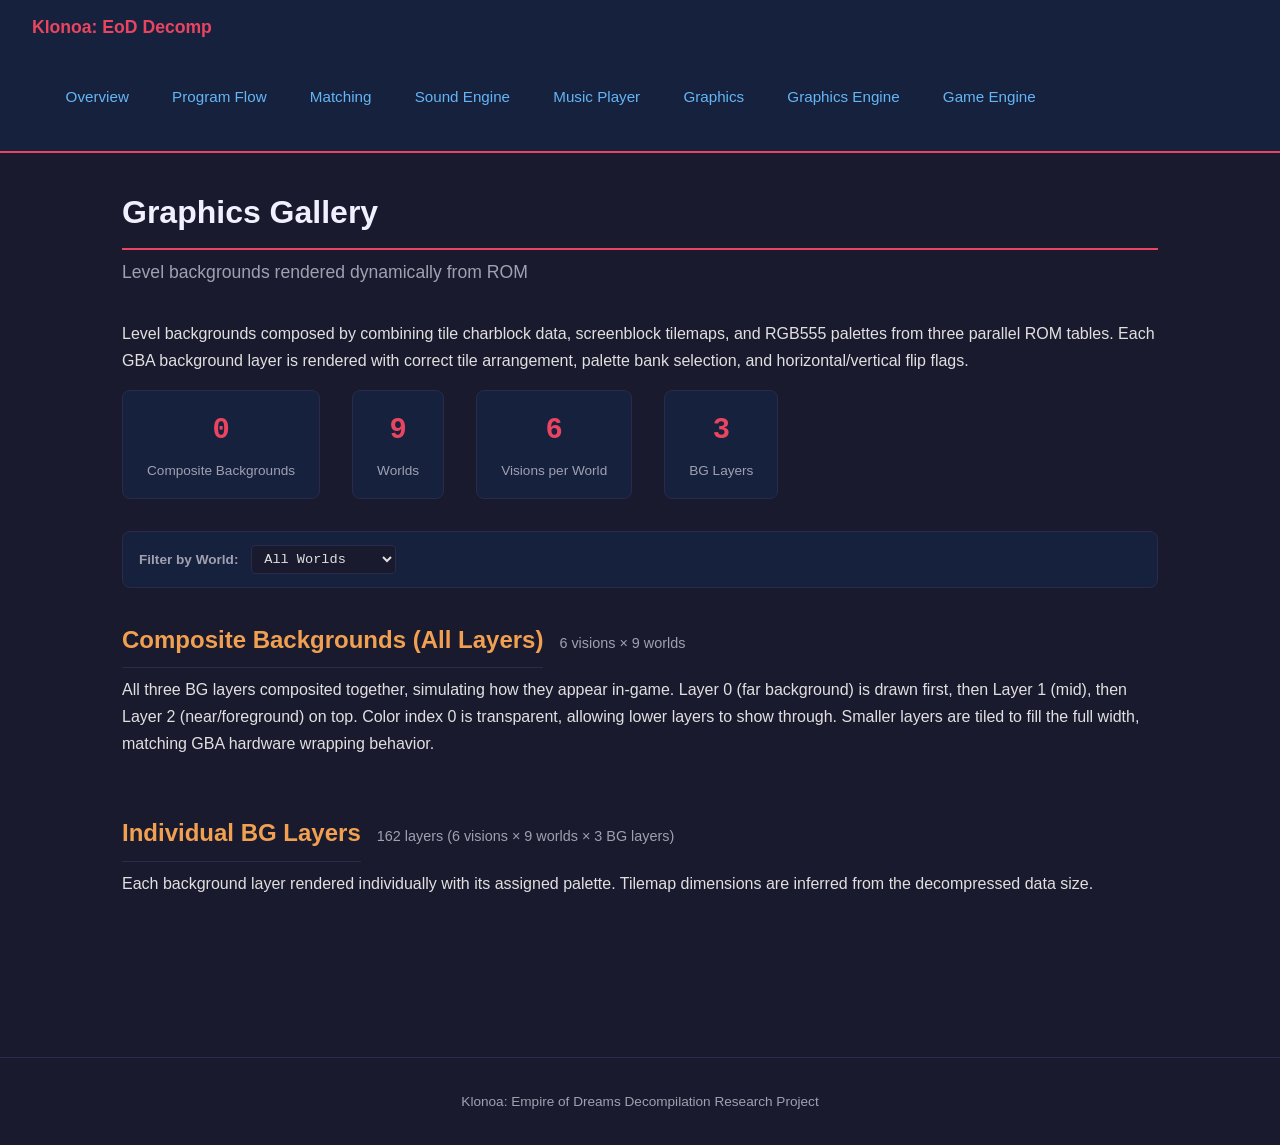
==== commit 6e05c3cf: "Add Matching Techniques & Blockers page, update progress to 52 New matching.html page documenting: -" ====
--- a/gallery.html
+++ b/gallery.html
@@ -170,6 +170,8 @@
         <a href="index.html" class="site-title">Klonoa: EoD Decomp</a>
         <ul class="nav-links">
             <li><a href="index.html">Overview</a></li>
+            <li><a href="flowchart.html">Program Flow</a></li>
+            <li><a href="matching.html">Matching</a></li>
             <li><a href="sound.html">Sound Engine</a></li>
             <li><a href="music.html">Music Player</a></li>
             <li><a href="gallery.html">Graphics</a></li>
